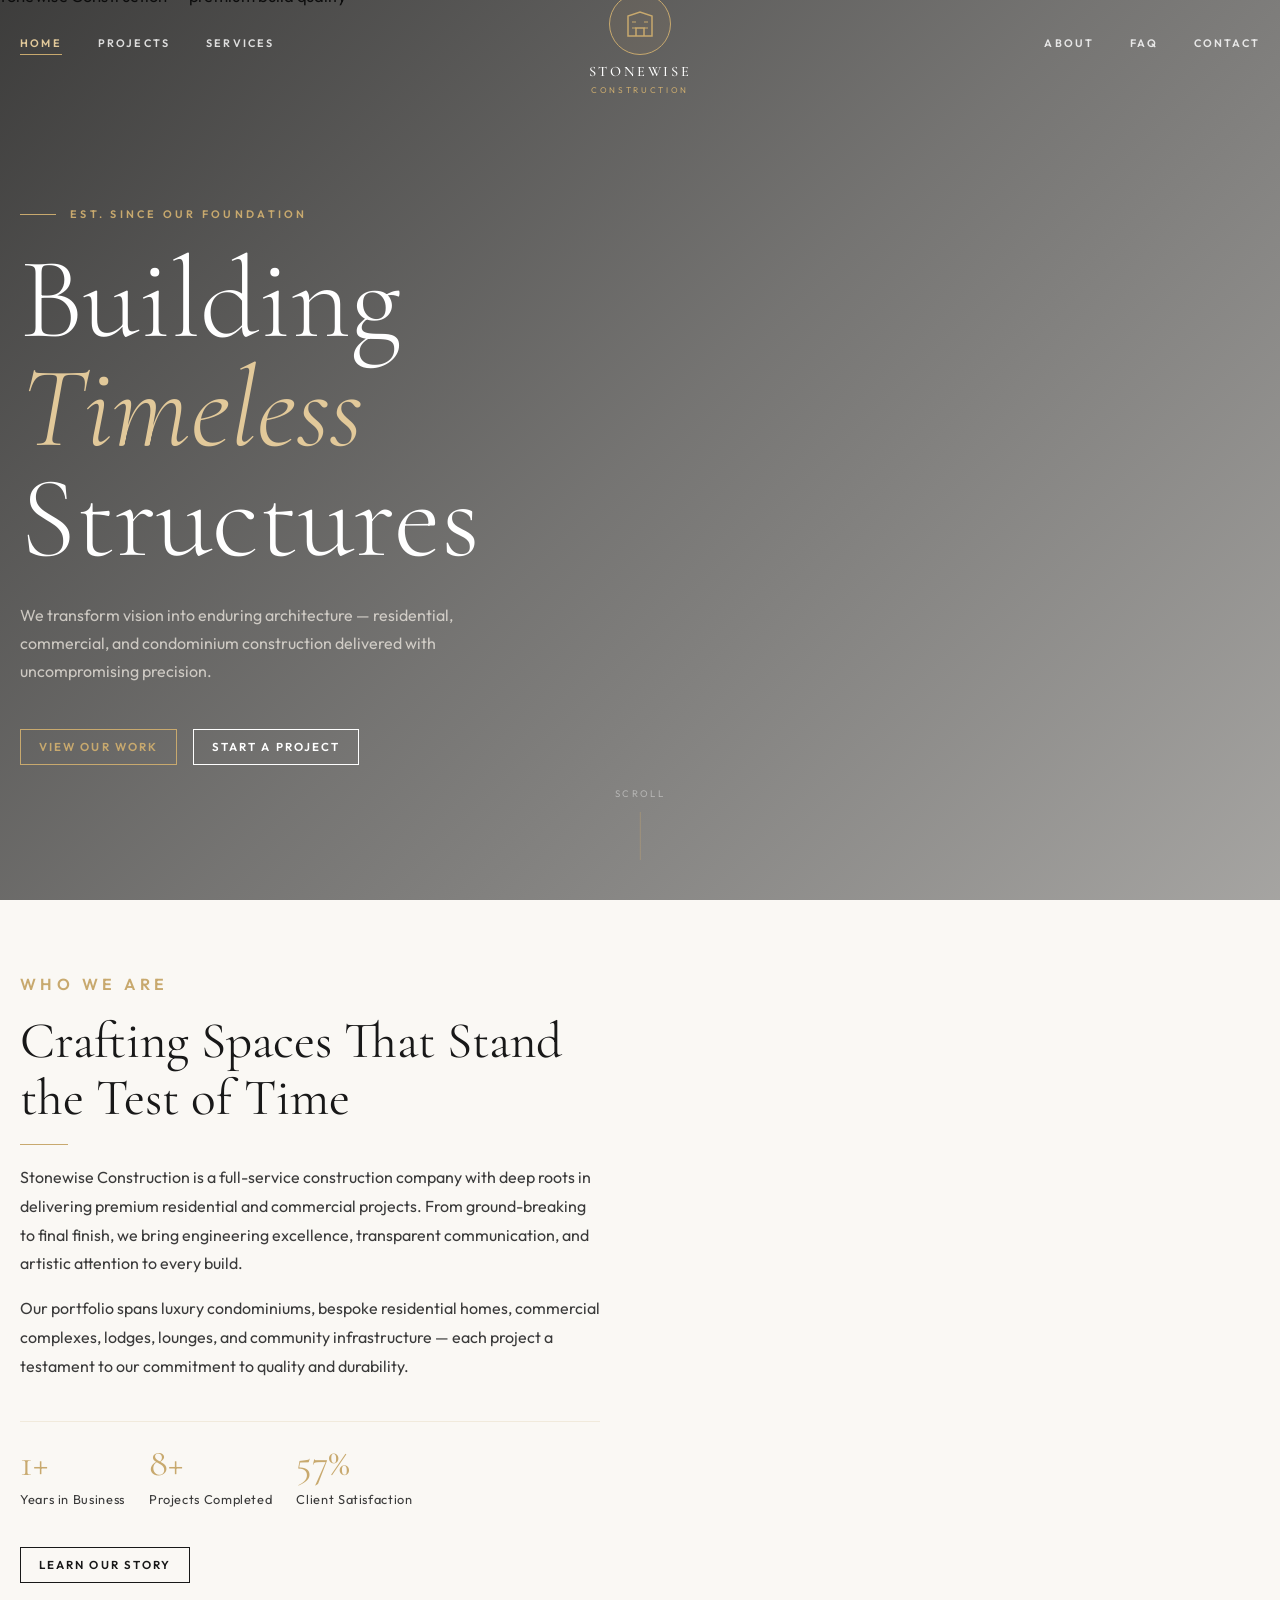
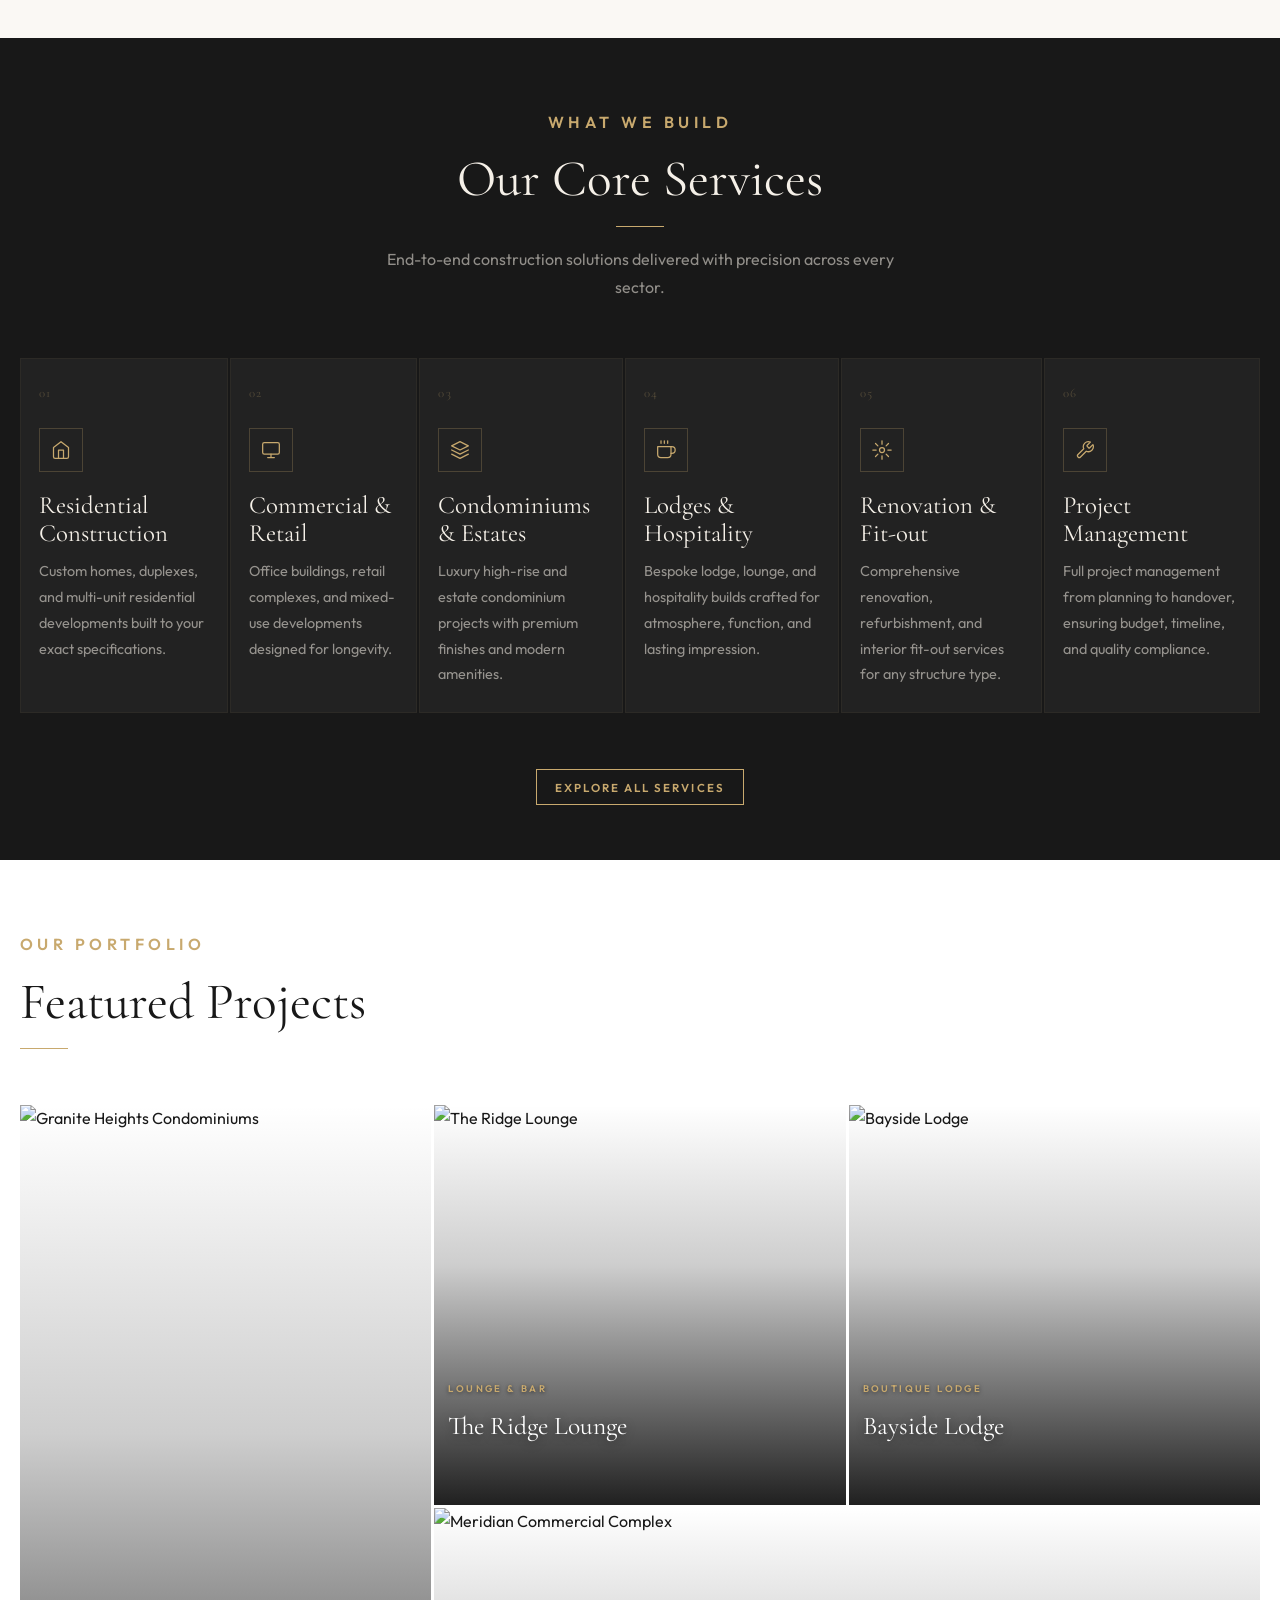
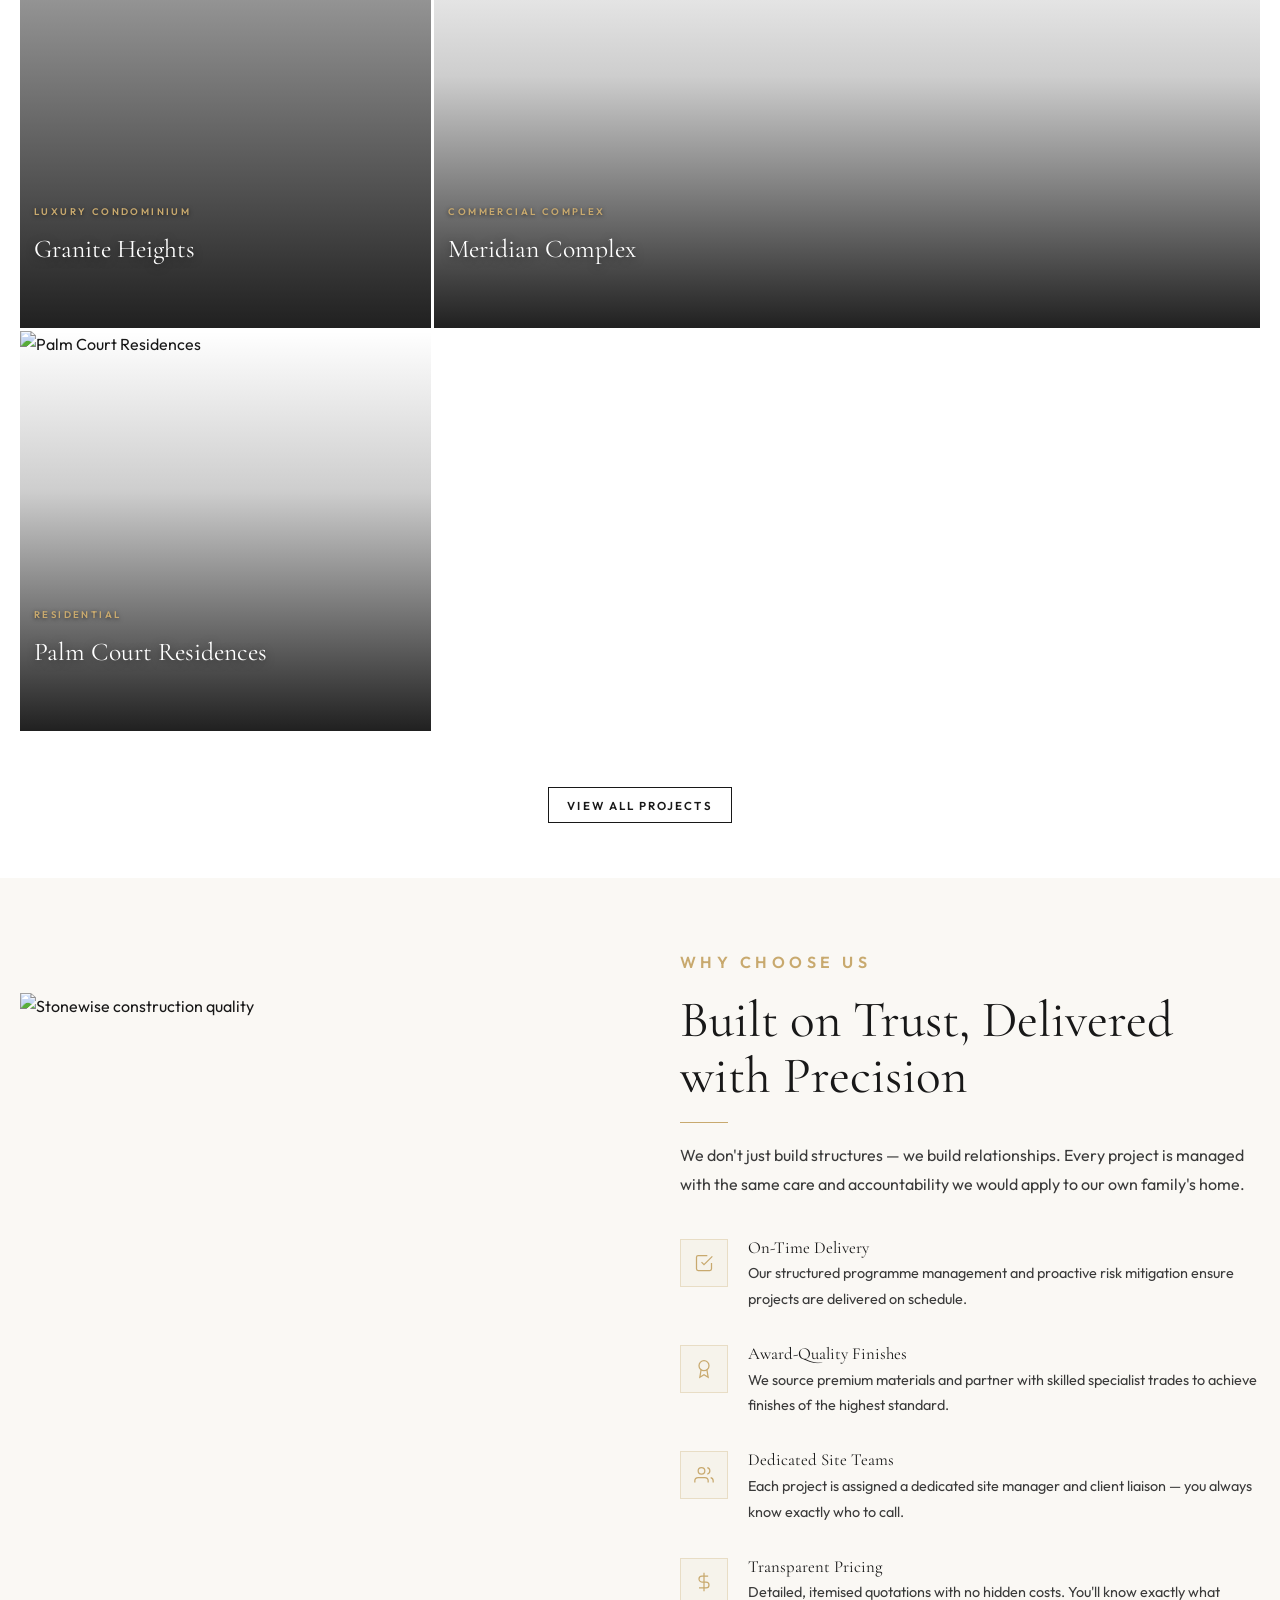
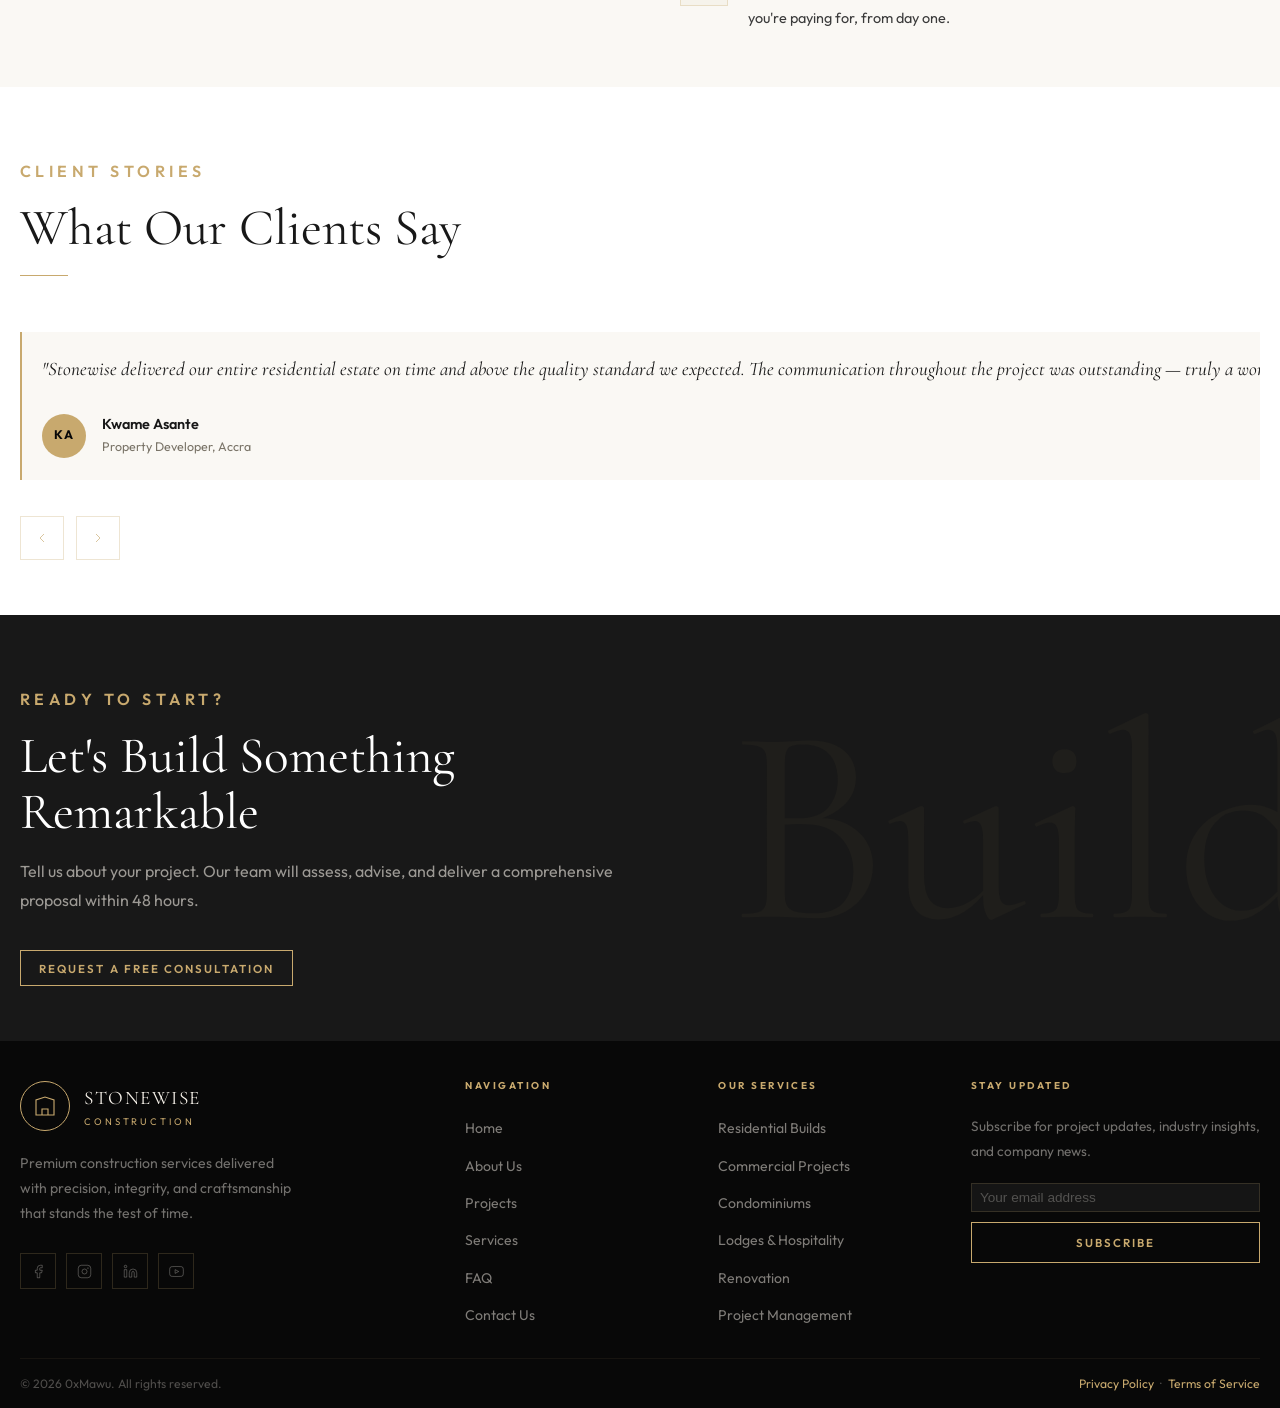
==== index.html @ 2b858b31 "New files added" ====
<!DOCTYPE html>
<html lang="en">
<head>
  <meta charset="UTF-8" />
  <meta name="viewport" content="width=device-width, initial-scale=1.0" />
  <title>Stonewise Construction | Building Excellence</title>
  <meta name="description" content="Stonewise Construction — a premier construction firm delivering luxury residential, commercial, and condominium projects with craftsmanship and precision." />
  <link rel="preconnect" href="https://fonts.googleapis.com" />
  <link rel="preconnect" href="https://fonts.gstatic.com" crossorigin />
  <link href="https://fonts.googleapis.com/css2?family=Cormorant+Garamond:ital,wght@0,300;0,400;0,500;0,600;1,300;1,400;1,500&family=Outfit:wght@300;400;500;600;700&display=swap" rel="stylesheet" />
  <link rel="stylesheet" href="css/style.css" />
  <link rel="stylesheet" href="css/pages.css" />
</head>
<body>

<!-- Loading Screen -->
<div id="loader">
  <div class="loader__logo">Stonewise</div>
  <div class="loader__bar"></div>
</div>

<!-- HEADER -->
<header id="site-header">
  <div class="header__inner">
    <nav class="header__nav-left" aria-label="Primary left navigation">
      <a href="index.html" class="active">Home</a>
      <a href="projects.html">Projects</a>
      <a href="services.html">Services</a>
    </nav>
    <a href="index.html" class="header__logo" aria-label="Stonewise Construction — Home">
      <div class="header__logo-placeholder">
        <svg viewBox="0 0 32 32" xmlns="http://www.w3.org/2000/svg">
          <path d="M4 28V8L16 4l12 4v20H4z" stroke="#c8a96e" stroke-width="1.5" fill="none"/>
          <path d="M12 28v-8h8v8" stroke="#c8a96e" stroke-width="1.5" fill="none"/>
          <path d="M8 14h4M20 14h4M8 20h4M20 20h4" stroke="#c8a96e" stroke-width="1.2"/>
        </svg>
      </div>
      <div>
        <div class="header__logo-text">Stonewise</div>
        <div class="header__logo-sub">Construction</div>
      </div>
    </a>
    <nav class="header__nav-right" aria-label="Primary right navigation">
      <a href="about.html">About</a>
      <a href="faq.html">FAQ</a>
      <a href="contact.html">Contact</a>
    </nav>
    <button class="header__hamburger" aria-label="Toggle menu" aria-expanded="false">
      <span></span><span></span><span></span>
    </button>
  </div>
</header>
<nav class="mobile-nav" aria-label="Mobile navigation">
  <a href="index.html">Home</a>
  <a href="projects.html">Projects</a>
  <a href="services.html">Services</a>
  <a href="about.html">About</a>
  <a href="faq.html">FAQ</a>
  <a href="contact.html">Contact Us</a>
</nav>
<div class="mobile-nav__overlay"></div>

<!-- HERO -->
<section class="hero" aria-label="Hero">
  <div class="hero__bg">
    <img
      src="https://images.unsplash.com/photo-1504307651254-35680f356dfd?w=1800&q=80"
      alt="Stonewise Construction — premium build quality"
      class="hero__bg-img"
      loading="eager"
    />
  </div>
  <div class="hero__overlay"></div>
  <div class="hero__content container">
    <p class="hero__eyebrow">Est. Since Our Foundation</p>
    <h1 class="hero__title">
      Building<br>
      <em>Timeless</em><br>
      Structures
    </h1>
    <p class="hero__subtitle">We transform vision into enduring architecture — residential, commercial, and condominium construction delivered with uncompromising precision.</p>
    <div class="hero__ctas">
      <a href="projects.html" class="btn btn--gold"><span>View Our Work</span></a>
      <a href="contact.html" class="btn btn--white"><span>Start a Project</span></a>
    </div>
  </div>
  <div class="hero__scroll" aria-hidden="true">
    <span>Scroll</span>
    <div class="hero__scroll-line"></div>
  </div>
</section>

<!-- INTRO -->
<section class="intro">
  <div class="container">
    <div class="intro__grid">
      <!-- <div class="intro__img-wrap reveal">
        <img
          src="https://images.unsplash.com/photo-1581094794329-c8112a89af12?w=900&q=80"
          alt="Stonewise team at work"
          loading="lazy"
        />
        <div class="intro__img-accent"></div>
      </div> -->
      <div class="reveal reveal-delay-2">
        <span class="section-eyebrow">Who We Are</span>
        <h2>Crafting Spaces That Stand the Test of Time</h2>
        <div class="section-header__divider"></div>
        <p>Stonewise Construction is a full-service construction company with deep roots in delivering premium residential and commercial projects. From ground-breaking to final finish, we bring engineering excellence, transparent communication, and artistic attention to every build.</p>
        <p style="margin-top:16px;">Our portfolio spans luxury condominiums, bespoke residential homes, commercial complexes, lodges, lounges, and community infrastructure — each project a testament to our commitment to quality and durability.</p>
        <div class="intro__stat-row">
          <div class="intro__stat">
            <h3><span data-counter="3" data-suffix="+">3+</span></h3>
            <p>Years in Business</p>
          </div>
          <div class="intro__stat">
            <h3><span data-counter="15" data-suffix="+">15+</span></h3>
            <p>Projects Completed</p>
          </div>
          <div class="intro__stat">
            <h3><span data-counter="98" data-suffix="%">98%</span></h3>
            <p>Client Satisfaction</p>
          </div>
        </div>
        <a href="about.html" class="btn btn--dark" style="margin-top:36px;"><span>Learn Our Story</span></a>
      </div>
    </div>
  </div>
</section>

<!-- SERVICES OVERVIEW -->
<section class="services">
  <div class="container">
    <div class="section-header section-header--center reveal">
      <span class="section-eyebrow">What We Build</span>
      <h2 style="color:var(--cream)">Our Core Services</h2>
      <div class="section-header__divider" style="margin:18px auto;"></div>
      <p style="max-width:520px;margin:0 auto;color:rgba(245,240,232,0.55);">End-to-end construction solutions delivered with precision across every sector.</p>
    </div>
    <div class="services__grid">
      <div class="service-card reveal">
        <div class="service-card__number">01</div>
        <div class="service-card__icon">
          <svg viewBox="0 0 24 24"><path d="M3 9l9-7 9 7v11a2 2 0 01-2 2H5a2 2 0 01-2-2z"/><polyline points="9 22 9 12 15 12 15 22"/></svg>
        </div>
        <h4>Residential Construction</h4>
        <p>Custom homes, duplexes, and multi-unit residential developments built to your exact specifications.</p>
      </div>
      <div class="service-card reveal reveal-delay-1">
        <div class="service-card__number">02</div>
        <div class="service-card__icon">
          <svg viewBox="0 0 24 24"><rect x="2" y="3" width="20" height="14" rx="2"/><path d="M8 21h8M12 17v4"/></svg>
        </div>
        <h4>Commercial &amp; Retail</h4>
        <p>Office buildings, retail complexes, and mixed-use developments designed for longevity.</p>
      </div>
      <div class="service-card reveal reveal-delay-2">
        <div class="service-card__number">03</div>
        <div class="service-card__icon">
          <svg viewBox="0 0 24 24"><polygon points="12 2 2 7 12 12 22 7 12 2"/><polyline points="2 17 12 22 22 17"/><polyline points="2 12 12 17 22 12"/></svg>
        </div>
        <h4>Condominiums &amp; Estates</h4>
        <p>Luxury high-rise and estate condominium projects with premium finishes and modern amenities.</p>
      </div>
      <div class="service-card reveal">
        <div class="service-card__number">04</div>
        <div class="service-card__icon">
          <svg viewBox="0 0 24 24"><path d="M18 8h1a4 4 0 010 8h-1"/><path d="M2 8h16v9a4 4 0 01-4 4H6a4 4 0 01-4-4V8z"/><line x1="6" y1="1" x2="6" y2="4"/><line x1="10" y1="1" x2="10" y2="4"/><line x1="14" y1="1" x2="14" y2="4"/></svg>
        </div>
        <h4>Lodges &amp; Hospitality</h4>
        <p>Bespoke lodge, lounge, and hospitality builds crafted for atmosphere, function, and lasting impression.</p>
      </div>
      <div class="service-card reveal reveal-delay-1">
        <div class="service-card__number">05</div>
        <div class="service-card__icon">
          <svg viewBox="0 0 24 24"><circle cx="12" cy="12" r="3"/><path d="M12 1v4M12 19v4M4.22 4.22l2.83 2.83M16.95 16.95l2.83 2.83M1 12h4M19 12h4M4.22 19.78l2.83-2.83M16.95 7.05l2.83-2.83"/></svg>
        </div>
        <h4>Renovation &amp; Fit-out</h4>
        <p>Comprehensive renovation, refurbishment, and interior fit-out services for any structure type.</p>
      </div>
      <div class="service-card reveal reveal-delay-2">
        <div class="service-card__number">06</div>
        <div class="service-card__icon">
          <svg viewBox="0 0 24 24"><path d="M14.7 6.3a1 1 0 000 1.4l1.6 1.6a1 1 0 001.4 0l3.77-3.77a6 6 0 01-7.94 7.94l-6.91 6.91a2.12 2.12 0 01-3-3l6.91-6.91a6 6 0 017.94-7.94l-3.76 3.76z"/></svg>
        </div>
        <h4>Project Management</h4>
        <p>Full project management from planning to handover, ensuring budget, timeline, and quality compliance.</p>
      </div>
    </div>
    <div style="text-align:center;margin-top:56px;" class="reveal">
      <a href="services.html" class="btn btn--gold"><span>Explore All Services</span></a>
    </div>
  </div>
</section>

<!-- FEATURED PROJECTS -->
<section class="featured-projects">
  <div class="container">
    <div class="section-header reveal">
      <span class="section-eyebrow">Our Portfolio</span>
      <h2>Featured Projects</h2>
      <div class="section-header__divider"></div>
    </div>
    <div class="projects__grid">
      <!-- Card 1 — tall -->
      <a href="projects/granite-heights.html" class="project-card project-card--tall" data-category="condominium">
        <div class="project-card__media">
          <img src="https://images.unsplash.com/photo-1545324418-cc1a3fa10c00?w=900&q=80" alt="Granite Heights Condominiums" loading="lazy"/>
        </div>
        <div class="project-card__overlay"></div>
        <div class="project-card__info">
          <div class="project-card__cat">Luxury Condominium</div>
          <div class="project-card__name">Granite Heights</div>
          <div class="project-card__link">
            View Project
            <svg viewBox="0 0 24 24"><line x1="5" y1="12" x2="19" y2="12"/><polyline points="12 5 19 12 12 19"/></svg>
          </div>
        </div>
      </a>
      <!-- Card 2 -->
      <a href="projects/the-ridge-lounge.html" class="project-card" data-category="lounge">
        <div class="project-card__media">
          <img src="https://images.unsplash.com/photo-1517248135467-4c7edcad34c4?w=900&q=80" alt="The Ridge Lounge" loading="lazy"/>
        </div>
        <div class="project-card__overlay"></div>
        <div class="project-card__info">
          <div class="project-card__cat">Lounge &amp; Bar</div>
          <div class="project-card__name">The Ridge Lounge</div>
          <div class="project-card__link">View Project <svg viewBox="0 0 24 24"><line x1="5" y1="12" x2="19" y2="12"/><polyline points="12 5 19 12 12 19"/></svg></div>
        </div>
      </a>
      <!-- Card 3 -->
      <a href="projects/bayside-lodge.html" class="project-card" data-category="lodge">
        <div class="project-card__media">
          <img src="https://images.unsplash.com/photo-1582719508461-905c673771fd?w=900&q=80" alt="Bayside Lodge" loading="lazy"/>
        </div>
        <div class="project-card__overlay"></div>
        <div class="project-card__info">
          <div class="project-card__cat">Boutique Lodge</div>
          <div class="project-card__name">Bayside Lodge</div>
          <div class="project-card__link">View Project <svg viewBox="0 0 24 24"><line x1="5" y1="12" x2="19" y2="12"/><polyline points="12 5 19 12 12 19"/></svg></div>
        </div>
      </a>
      <!-- Card 4 — wide -->
      <a href="projects/meridian-complex.html" class="project-card project-card--wide" data-category="commercial">
        <div class="project-card__media">
          <img src="https://images.unsplash.com/photo-1486406146926-c627a92ad1ab?w=1200&q=80" alt="Meridian Commercial Complex" loading="lazy"/>
        </div>
        <div class="project-card__overlay"></div>
        <div class="project-card__info">
          <div class="project-card__cat">Commercial Complex</div>
          <div class="project-card__name">Meridian Complex</div>
          <div class="project-card__link">View Project <svg viewBox="0 0 24 24"><line x1="5" y1="12" x2="19" y2="12"/><polyline points="12 5 19 12 12 19"/></svg></div>
        </div>
      </a>
      <!-- Card 5 -->
      <a href="projects/palm-court-residences.html" class="project-card" data-category="residential">
        <div class="project-card__media">
          <img src="https://images.unsplash.com/photo-1600596542815-ffad4c1539a9?w=900&q=80" alt="Palm Court Residences" loading="lazy"/>
        </div>
        <div class="project-card__overlay"></div>
        <div class="project-card__info">
          <div class="project-card__cat">Residential</div>
          <div class="project-card__name">Palm Court Residences</div>
          <div class="project-card__link">View Project <svg viewBox="0 0 24 24"><line x1="5" y1="12" x2="19" y2="12"/><polyline points="12 5 19 12 12 19"/></svg></div>
        </div>
      </a>
    </div>
    <div style="text-align:center;margin-top:56px;" class="reveal">
      <a href="projects.html" class="btn btn--dark"><span>View All Projects</span></a>
    </div>
  </div>
</section>

<!-- WHY US -->
<section class="why-us">
  <div class="container">
    <div class="why-us__grid">
      <div class="reveal">
        <img
          src="https://images.unsplash.com/photo-1590479773265-7464e5d48118?w=900&q=80"
          alt="Stonewise construction quality"
          class="why-us__img"
          loading="lazy"
        />
      </div>
      <div class="reveal reveal-delay-2">
        <span class="section-eyebrow">Why Choose Us</span>
        <h2>Built on Trust, Delivered with Precision</h2>
        <div class="section-header__divider"></div>
        <p>We don't just build structures — we build relationships. Every project is managed with the same care and accountability we would apply to our own family's home.</p>
        <div class="why-us__list">
          <div class="why-us__item">
            <div class="why-us__icon">
              <svg viewBox="0 0 24 24"><path d="M9 11l3 3L22 4"/><path d="M21 12v7a2 2 0 01-2 2H5a2 2 0 01-2-2V5a2 2 0 012-2h11"/></svg>
            </div>
            <div>
              <h5>On-Time Delivery</h5>
              <p>Our structured programme management and proactive risk mitigation ensure projects are delivered on schedule.</p>
            </div>
          </div>
          <div class="why-us__item">
            <div class="why-us__icon">
              <svg viewBox="0 0 24 24"><circle cx="12" cy="8" r="6"/><path d="M15.477 12.89L17 22l-5-3-5 3 1.523-9.11"/></svg>
            </div>
            <div>
              <h5>Award-Quality Finishes</h5>
              <p>We source premium materials and partner with skilled specialist trades to achieve finishes of the highest standard.</p>
            </div>
          </div>
          <div class="why-us__item">
            <div class="why-us__icon">
              <svg viewBox="0 0 24 24"><path d="M17 21v-2a4 4 0 00-4-4H5a4 4 0 00-4 4v2"/><circle cx="9" cy="7" r="4"/><path d="M23 21v-2a4 4 0 00-3-3.87"/><path d="M16 3.13a4 4 0 010 7.75"/></svg>
            </div>
            <div>
              <h5>Dedicated Site Teams</h5>
              <p>Each project is assigned a dedicated site manager and client liaison — you always know exactly who to call.</p>
            </div>
          </div>
          <div class="why-us__item">
            <div class="why-us__icon">
              <svg viewBox="0 0 24 24"><line x1="12" y1="1" x2="12" y2="23"/><path d="M17 5H9.5a3.5 3.5 0 000 7h5a3.5 3.5 0 010 7H6"/></svg>
            </div>
            <div>
              <h5>Transparent Pricing</h5>
              <p>Detailed, itemised quotations with no hidden costs. You'll know exactly what you're paying for, from day one.</p>
            </div>
          </div>
        </div>
      </div>
    </div>
  </div>
</section>

<!-- TESTIMONIALS -->
<section class="testimonials">
  <div class="container">
    <div class="section-header reveal">
      <span class="section-eyebrow">Client Stories</span>
      <h2>What Our Clients Say</h2>
      <div class="section-header__divider"></div>
    </div>
    <div class="testimonials__track reveal">
      <div class="testimonials__slider">
        <div class="testimonial-card">
          <p class="testimonial-card__text">"Stonewise delivered our entire residential estate on time and above the quality standard we expected. The communication throughout the project was outstanding — truly a world-class team."</p>
          <div class="testimonial-card__author">
            <div class="testimonial-card__avatar">KA</div>
            <div>
              <div class="testimonial-card__name">Kwame Asante</div>
              <div class="testimonial-card__role">Property Developer, Accra</div>
            </div>
          </div>
        </div>
        <div class="testimonial-card">
          <p class="testimonial-card__text">"The Granite Heights project was executed flawlessly. From groundworks to final finishing, Stonewise demonstrated professionalism and expertise we haven't found elsewhere."</p>
          <div class="testimonial-card__author">
            <div class="testimonial-card__avatar">AB</div>
            <div>
              <div class="testimonial-card__name">Abena Boateng</div>
              <div class="testimonial-card__role">Real Estate Investor</div>
            </div>
          </div>
        </div>
        <div class="testimonial-card">
          <p class="testimonial-card__text">"We engaged Stonewise for our commercial complex and they exceeded our timeline by two weeks while staying firmly within budget. A remarkable achievement."</p>
          <div class="testimonial-card__author">
            <div class="testimonial-card__avatar">EO</div>
            <div>
              <div class="testimonial-card__name">Emmanuel Owusu</div>
              <div class="testimonial-card__role">CEO, Meridian Holdings</div>
            </div>
          </div>
        </div>
        <div class="testimonial-card">
          <p class="testimonial-card__text">"Our dream home became reality through Stonewise. They listened, advised, and built exactly what we envisioned — with finishes that left our family speechless at the reveal."</p>
          <div class="testimonial-card__author">
            <div class="testimonial-card__avatar">SA</div>
            <div>
              <div class="testimonial-card__name">Sophia Agyemang</div>
              <div class="testimonial-card__role">Homeowner</div>
            </div>
          </div>
        </div>
      </div>
    </div>
    <div class="testimonials__controls reveal">
      <button class="slider-btn slider-btn--prev" aria-label="Previous testimonial">
        <svg viewBox="0 0 24 24"><polyline points="15 18 9 12 15 6"/></svg>
      </button>
      <button class="slider-btn slider-btn--next" aria-label="Next testimonial">
        <svg viewBox="0 0 24 24"><polyline points="9 18 15 12 9 6"/></svg>
      </button>
    </div>
  </div>
</section>

<!-- CTA BANNER -->
<section class="cta-banner">
  <div class="cta-banner__bg-text">Build</div>
  <div class="container">
    <div class="cta-banner__content reveal">
      <span class="section-eyebrow">Ready to Start?</span>
      <h2>Let's Build Something Remarkable</h2>
      <p>Tell us about your project. Our team will assess, advise, and deliver a comprehensive proposal within 48 hours.</p>
      <a href="contact.html" class="btn btn--gold"><span>Request a Free Consultation</span></a>
    </div>
  </div>
</section>

<!-- FOOTER -->
<footer id="site-footer">
  <div class="container">
    <div class="footer__grid">
      <div class="footer__brand">
        <div class="footer__brand-logo">
          <div class="footer__logo-circle">
            <svg viewBox="0 0 32 32"><path d="M4 28V8L16 4l12 4v20H4z" fill="none" stroke="#c8a96e" stroke-width="1.5"/><path d="M12 28v-8h8v8" fill="none" stroke="#c8a96e" stroke-width="1.5"/></svg>
          </div>
          <div>
            <div class="footer__brand-name">STONEWISE</div>
            <div class="footer__brand-tagline">Construction</div>
          </div>
        </div>
        <p>Premium construction services delivered with precision, integrity, and craftsmanship that stands the test of time.</p>
        <div class="footer__social">
          <a href="#" aria-label="Facebook"><svg viewBox="0 0 24 24"><path d="M18 2h-3a5 5 0 00-5 5v3H7v4h3v8h4v-8h3l1-4h-4V7a1 1 0 011-1h3z"/></svg></a>
          <a href="#" aria-label="Instagram"><svg viewBox="0 0 24 24"><rect x="2" y="2" width="20" height="20" rx="5"/><circle cx="12" cy="12" r="4"/><circle cx="17.5" cy="6.5" r="1" fill="currentColor" stroke="none"/></svg></a>
          <a href="#" aria-label="LinkedIn"><svg viewBox="0 0 24 24"><path d="M16 8a6 6 0 016 6v7h-4v-7a2 2 0 00-2-2 2 2 0 00-2 2v7h-4v-7a6 6 0 016-6zM2 9h4v12H2z"/><circle cx="4" cy="4" r="2"/></svg></a>
          <a href="#" aria-label="YouTube"><svg viewBox="0 0 24 24"><path d="M22.54 6.42a2.78 2.78 0 00-1.95-1.96C18.88 4 12 4 12 4s-6.88 0-8.59.46a2.78 2.78 0 00-1.95 1.96A29 29 0 001 12a29 29 0 00.46 5.58 2.78 2.78 0 001.95 1.95C5.12 20 12 20 12 20s6.88 0 8.59-.47a2.78 2.78 0 001.95-1.95A29 29 0 0023 12a29 29 0 00-.46-5.58z"/><polygon points="9.75 15.02 15.5 12 9.75 8.98 9.75 15.02" fill="var(--black)"/></svg></a>
        </div>
      </div>
      <div class="footer__col">
        <h6>Navigation</h6>
        <ul>
          <li><a href="index.html">Home</a></li>
          <li><a href="about.html">About Us</a></li>
          <li><a href="projects.html">Projects</a></li>
          <li><a href="services.html">Services</a></li>
          <li><a href="faq.html">FAQ</a></li>
          <li><a href="contact.html">Contact Us</a></li>
        </ul>
      </div>
      <div class="footer__col">
        <h6>Our Services</h6>
        <ul>
          <li><a href="services.html#residential">Residential Builds</a></li>
          <li><a href="services.html#commercial">Commercial Projects</a></li>
          <li><a href="services.html#condominiums">Condominiums</a></li>
          <li><a href="services.html#lodges">Lodges &amp; Hospitality</a></li>
          <li><a href="services.html#renovation">Renovation</a></li>
          <li><a href="services.html#management">Project Management</a></li>
        </ul>
      </div>
      <div class="footer__col">
        <h6>Stay Updated</h6>
        <p style="font-size:0.85rem;color:rgba(245,240,232,0.45);margin-bottom:20px;">Subscribe for project updates, industry insights, and company news.</p>
        <form id="newsletter-form" novalidate>
          <div class="footer__newsletter">
            <input type="email" placeholder="Your email address" required aria-label="Email address" />
            <button type="submit" class="btn btn--gold" style="width:100%;justify-content:center;padding:12px 0;"><span>Subscribe</span></button>
          </div>
        </form>
      </div>
    </div>
    <div class="footer__bottom">
      <p>&copy; 2026 0xMawu. All rights reserved.</p>
      <p><a href="#">Privacy Policy</a> &nbsp;·&nbsp; <a href="#">Terms of Service</a></p>
    </div>
  </div>
</footer>

<button id="back-to-top" aria-label="Back to top">
  <svg viewBox="0 0 24 24"><polyline points="18 15 12 9 6 15"/></svg>
</button>

<!-- Lightbox -->
<div id="lightbox" class="lightbox" role="dialog" aria-label="Image viewer">
  <button id="lightbox-close" class="lightbox__close" aria-label="Close">&times;</button>
  <button id="lightbox-prev" class="lightbox__nav lightbox__prev" aria-label="Previous">
    <svg viewBox="0 0 24 24"><polyline points="15 18 9 12 15 6"/></svg>
  </button>
  <img id="lightbox-img" class="lightbox__img" src="" alt="Gallery image" />
  <button id="lightbox-next" class="lightbox__nav lightbox__next" aria-label="Next">
    <svg viewBox="0 0 24 24"><polyline points="9 18 15 12 9 6"/></svg>
  </button>
</div>

<script src="js/main.js"></script>
</body>
</html>
---- css/style.css ----
/* ============================================================
   STONEWISE CONSTRUCTION — Main Stylesheet
   Design: Luxury / Editorial — Gold · White · Black
   ============================================================ */

   @import url('https://fonts.googleapis.com/css2?family=Cormorant+Garamond:ital,wght@0,300;0,400;0,500;0,600;1,300;1,400;1,500&family=Outfit:wght@300;400;500;600;700&display=swap');

   /* ── CSS Variables ─────────────────────────────────────────── */
   :root {
     --black:        #080808;
     --charcoal:     #181818;
     --dark:         #222222;
     --mid:          #3a3a3a;
     --stone:        #7a7468;
     --cream:        #f5f0e8;
     --offwhite:     #faf8f4;
     --white:        #ffffff;
     --gold:         #c8a96e;
     --gold-light:   #e2c99a;
     --gold-pale:    #f0e4c8;
     --gold-dark:    #9a7840;
     --gold-bg:      rgba(200,169,110,0.07);
   
     --font-display: 'Cormorant Garamond', Georgia, serif;
     --font-body:    'Outfit', sans-serif;
   
     --header-height: 90px;
     --tr:            0.35s cubic-bezier(0.4, 0, 0.2, 1);
     --shadow-sm:     0 2px 12px rgba(0,0,0,0.1);
     --shadow-md:     0 8px 32px rgba(0,0,0,0.16);
     --shadow-lg:     0 24px 64px rgba(0,0,0,0.22);
   }
   
   /* ── Reset ─────────────────────────────────────────────────── */
   *, *::before, *::after { box-sizing: border-box; margin: 0; padding: 0; }
   html { font-size: 16px; scroll-behavior: smooth; }
   body {
     font-family: var(--font-body);
     color: var(--charcoal);
     background: var(--offwhite);
     line-height: 1.65;
     overflow-x: hidden;
   }
   img, video { max-width: 100%; display: block; }
   a { text-decoration: none; color: inherit; transition: color var(--tr); }
   ul { list-style: none; }
   
   /* ── Typography ────────────────────────────────────────────── */
   h1,h2,h3,h4,h5,h6 {
     font-family: var(--font-display);
     font-weight: 400;
     line-height: 1.1;
     color: var(--charcoal);
   }
   h1 { font-size: clamp(3rem, 7vw, 6rem); }
   h2 { font-size: clamp(2rem, 4vw, 3.5rem); }
   h3 { font-size: clamp(1.5rem, 2.5vw, 2.2rem); }
   h4 { font-size: clamp(1.15rem, 2vw, 1.55rem); }
   p  { color: var(--mid); line-height: 1.8; }
   
   .section-eyebrow {
     display: inline-block;
     font-family: var(--font-body);
     font-size: 1rem;
     font-weight: 600;
     letter-spacing: 0.28em;
     text-transform: uppercase;
     color: var(--gold);
     margin-bottom: 1rem;
     margin-top: 1rem;

   }
   
   .section-header__divider {
     width: 48px;
     height: 1px;
     background: var(--gold);
     margin: 18px 0;
   }
   
   /* ── Layout ────────────────────────────────────────────────── */
   .container        { max-width: 1280px; margin: 0 auto; padding: 0 20px; }
   .container--narrow{ max-width: 860px;  margin: 0 auto; padding: 0 20px; }
   section { overflow: hidden; }
   
   /* ── Buttons ───────────────────────────────────────────────── */
   .btn {
     display: inline-flex;
     align-items: center;
     gap: 10px;
     font-family: var(--font-body);
     font-size: 0.72rem;
     font-weight: 600;
     letter-spacing: 0.18em;
     text-transform: uppercase;
     padding: 7.5px 18px;
     border: 1px solid currentColor;
     cursor: pointer;
     transition: all var(--tr);
     position: relative;
     overflow: hidden;
     background: transparent;
   }
   .btn::before {
     content: '';
     position: absolute;
     inset: 0;
     background: var(--gold);
     transform: scaleX(0);
     transform-origin: right;
     transition: transform var(--tr);
     z-index: 0;
   }
   .btn:hover::before { transform: scaleX(1); transform-origin: left; }
   .btn span { position: relative; z-index: 1; color: inherit; }
   
   .btn--gold  { color: var(--gold); }
   .btn--gold::before  { background: var(--gold); }
   .btn--gold:hover  { color: var(--black); }
   .btn--gold .btn span, .btn--gold:hover span { color: inherit; }

   .btn--white { color: var(--white); }
   .btn--white::before { background: var(--white); }
   .btn--white:hover { color: var(--charcoal); }

   .btn--dark  { color: var(--charcoal); border-color: var(--charcoal); }
   .btn--dark::before  { background: var(--charcoal); }
   .btn--dark:hover  { color: var(--white); }

   .btn--filled { background: var(--gold); border-color: var(--gold); color: var(--black); }
   .btn--filled::before { background: var(--charcoal); }
   .btn--filled:hover { color: var(--white); }
   
   /* ── HEADER ────────────────────────────────────────────────── */
   #site-header {
     position: fixed; top: 0; left: 0; right: 0; z-index: 1000;
     height: var(--header-height);
     display: flex; align-items: center; justify-content: center;
     transition: background var(--tr), box-shadow var(--tr);
   }
   #site-header.scrolled {
     background: rgba(8,8,8,0.96);
     backdrop-filter: blur(14px);
     box-shadow: 0 2px 28px rgba(0,0,0,0.35);
   }
   
   .header__inner {
     width: 100%; max-width: 1400px; padding: 0 20px;
     display: grid;
     grid-template-columns: 1fr auto 1fr;
     align-items: center;
     gap: 20px;
   }
   
   .header__nav-left,
   .header__nav-right {
     display: flex; align-items: center; gap: 36px;
   }
   .header__nav-right { justify-content: flex-end; }
   
   .header__nav-left a,
   .header__nav-right a {
     font-size: 0.68rem; font-weight: 600;
     letter-spacing: 0.2em; text-transform: uppercase;
     color: rgba(255,255,255,0.82);
     position: relative; padding-bottom: 3px;
   }
   .header__nav-left a::after,
   .header__nav-right a::after {
     content: ''; position: absolute; bottom: 0; left: 0;
     width: 0; height: 1px; background: var(--gold);
     transition: width var(--tr);
   }
   .header__nav-left a:hover,
   .header__nav-right a:hover,
   .header__nav-left a.active,
   .header__nav-right a.active {
     color: var(--gold-light);
   }
   .header__nav-left a:hover::after,
   .header__nav-right a:hover::after,
   .header__nav-left a.active::after,
   .header__nav-right a.active::after { width: 100%; }
   
   /* Logo — centred */
   .header__logo {
     display: flex; flex-direction: column;
     align-items: center; justify-content: center;
     text-align: center; gap: 5px;
   }
   .header__logo-img { width: 64px; height: 64px; object-fit: contain; }
   .header__logo-placeholder {
     width: 62px; height: 62px;
     border: 1.5px solid var(--gold); border-radius: 50%;
     display: flex; align-items: center; justify-content: center;
     background: rgba(200,169,110,0.08);
   }
   .header__logo-placeholder svg { width: 32px; height: 32px; fill: none; }
   .header__logo-text {
     font-family: var(--font-display); font-size: 0.9rem;
     font-weight: 500; letter-spacing: 0.18em; text-transform: uppercase;
     color: var(--white); white-space: nowrap;
   }
   .header__logo-sub {
     font-family: var(--font-body); font-size: 0.52rem;
     letter-spacing: 0.32em; text-transform: uppercase;
     color: var(--gold);
   }
   
   .header__hamburger {
     display: none; flex-direction: column; gap: 5px;
     cursor: pointer; background: none; border: none; padding: 2px;
     grid-column: 3; justify-self: end;
   }
   .header__hamburger span {
     display: block; width: 24px; height: 1.5px;
     background: var(--white); transition: all var(--tr);
   }
   .header__hamburger.open span:nth-child(1) { transform: translateY(6.5px) rotate(45deg); }
   .header__hamburger.open span:nth-child(2) { opacity: 0; transform: scaleX(0); }
   .header__hamburger.open span:nth-child(3) { transform: translateY(-6.5px) rotate(-45deg); }
   
   .mobile-nav {
     position: fixed; top: 0; right: 0;
     width: min(360px, 90vw); height: 100vh;
     background: var(--charcoal); z-index: 999;
     transform: translateX(100%);
     transition: transform 0.45s cubic-bezier(0.4,0,0.2,1);
     display: flex; flex-direction: column;
     padding: 50px 24px 24px; gap: 28px; overflow-y: auto;
   }
   .mobile-nav.open { transform: translateX(0); }
   .mobile-nav a {
     font-family: var(--font-display); font-size: 1.8rem;
     color: var(--cream); opacity: 0.8;
     border-bottom: 1px solid rgba(200,169,110,0.15);
     padding-bottom: 7px; transition: all var(--tr);
   }
   .mobile-nav a:hover { opacity: 1; color: var(--gold); padding-left: 5px; }
   .mobile-nav__overlay {
     position: fixed; inset: 0; background: rgba(0,0,0,0.6);
     z-index: 998; opacity: 0; visibility: hidden; transition: all var(--tr);
   }
   .mobile-nav__overlay.visible { opacity: 1; visibility: visible; }
   
   /* ── LOADING SCREEN ────────────────────────────────────────── */
   #loader {
     position: fixed; inset: 0; background: var(--black); z-index: 99999;
     display: flex; flex-direction: column;
     align-items: center; justify-content: center; gap: 24px;
     transition: opacity 0.6s ease, visibility 0.6s ease;
   }
   #loader.done { opacity: 0; visibility: hidden; }
   .loader__logo {
     font-family: var(--font-display); font-size: 2rem;
     letter-spacing: 0.22em; color: var(--gold); text-transform: uppercase;
   }
   .loader__bar {
     width: 160px; height: 1px;
     background: rgba(200,169,110,0.2); position: relative; overflow: hidden;
   }
   .loader__bar::after {
     content: ''; position: absolute; left: -100%; top: 0;
     height: 100%; width: 100%; background: var(--gold);
     animation: loaderSlide 1.4s ease-in-out forwards;
   }
   @keyframes loaderSlide { from { left: -100%; } to { left: 100%; } }
   
   /* ── HERO ──────────────────────────────────────────────────── */
   .hero {
     position: relative; min-height: 100vh;
     display: flex; align-items: center; overflow: hidden;
   }
   .hero__bg {
     position: absolute; inset: 0; z-index: 0; overflow: hidden;
   }
   .hero__bg-img {
     width: 100%; height: 100%; object-fit: cover;
     transform: scale(1.04);
     transition: transform 0.1s linear;
   }
   .hero__overlay {
     position: absolute; inset: 0; z-index: 1;
     background: linear-gradient(
       135deg,
       rgba(8,8,8,0.78) 0%,
       rgba(8,8,8,0.55) 50%,
       rgba(8,8,8,0.35) 100%
     );
   }
   .hero__content {
     position: relative; z-index: 2;
     padding: calc(var(--header-height) + 30px) 20px 50px;
     max-width: 1280px; margin: 0 auto; width: 100%;
   }
   .hero__eyebrow {
     font-family: var(--font-body); font-size: 0.68rem;
     font-weight: 600; letter-spacing: 0.3em; text-transform: uppercase;
     color: var(--gold); margin-bottom: 20px;
     display: flex; align-items: center; gap: 14px;
   }
   .hero__eyebrow::before {
     content: ''; display: block; width: 36px; height: 1px; background: var(--gold);
   }
   .hero__title {
     font-size: clamp(3.5rem, 9vw, 7.5rem);
     color: var(--white); font-weight: 300;
     line-height: 0.95; margin-bottom: 28px; max-width: 700px;
   }
   .hero__title em { font-style: italic; color: var(--gold-light); }
   .hero__subtitle {
     font-size: 1rem; color: rgba(245,240,232,0.72);
     max-width: 480px; line-height: 1.75; margin-bottom: 44px;
   }
   .hero__ctas { display: flex; gap: 16px; flex-wrap: wrap; }
   .hero__scroll {
     position: absolute; bottom: 40px; left: 50%;
     transform: translateX(-50%); z-index: 2;
     display: flex; flex-direction: column;
     align-items: center; gap: 10px;
   }
   .hero__scroll span {
     font-size: 0.6rem; letter-spacing: 0.25em;
     text-transform: uppercase; color: rgba(255,255,255,0.4);
   }
   .hero__scroll-line {
     width: 1px; height: 48px; background: rgba(200,169,110,0.4);
     animation: scrollPulse 2s ease-in-out infinite;
   }
   @keyframes scrollPulse {
     0%,100% { opacity: 0.3; transform: scaleY(1); }
     50%      { opacity: 1;   transform: scaleY(0.6); }
   }
   
   /* ── SECTION PADDING ───────────────────────────────────────── */
   .intro, .services, .featured-projects, .why-us, .testimonials, .cta-banner,
   .about-story, .about-values, .about-team, .project-overview, .project-gallery,
   .services-page, .contact-section, .faq-section { padding: 55px 0; }
   
   /* ── INTRO / WHO WE ARE ────────────────────────────────────── */
   .intro { background: var(--offwhite); }
   .intro__grid {
     display: grid; grid-template-columns: 1fr 1fr; gap: 80px; align-items: center;
   }
   .intro__img-wrap { position: relative; }
   .intro__img-wrap img {
     width: 100%; height: 560px; object-fit: cover;
   }
   .intro__img-accent {
     position: absolute; bottom: -20px; right: -20px;
     width: 180px; height: 180px;
     border: 1px solid var(--gold);
     z-index: -1;
   }
   .intro__stat-row {
     display: flex; grid-template-columns: repeat(3,1fr);
     gap: 24px; margin-top: 40px; padding-top: 20px;
     border-top: 1px solid rgba(200,169,110,0.18);
   }
   .intro__stat h3 {
     font-size: 2.4rem; color: var(--gold); margin-bottom: 4px;
   }
   .intro__stat p { font-size: 0.8rem; letter-spacing: 0.05em; }
   
   /* ── SERVICES GRID (homepage) ──────────────────────────────── */
   .services { background: var(--charcoal); }
   .services__grid {
     display: flex; grid-template-columns: repeat(3,1fr); gap: 2px; margin-top: 56px;
   }
   .service-card {
     background: var(--dark); padding: 24px 18px;
     border: 1px solid rgba(200,169,110,0.06);
     transition: all var(--tr); position: relative; overflow: hidden;
   }
   .service-card::after {
     content: ''; position: absolute; bottom: 0; left: 0;
     width: 0; height: 2px; background: var(--gold); transition: width var(--tr);
   }
   .service-card:hover { background: rgba(200,169,110,0.05); }
   .service-card:hover::after { width: 100%; }
   .service-card__number {
     font-family: var(--font-display); font-size: 0.8rem;
     color: rgba(200,169,110,0.3); letter-spacing: 0.1em; margin-bottom: 24px;
   }
   .service-card__icon {
     width: 44px; height: 44px; margin-bottom: 20px;
     border: 1px solid rgba(200,169,110,0.25);
     display: flex; align-items: center; justify-content: center;
   }
   .service-card__icon svg {
     width: 20px; height: 20px; stroke: var(--gold); fill: none;
     stroke-width: 1.5; stroke-linecap: round; stroke-linejoin: round;
   }
   .service-card h4 { color: var(--cream); margin-bottom: 12px; }
   .service-card p  { color: rgba(245,240,232,0.55); font-size: 0.9rem; }
   
   /* ── FEATURED PROJECTS ─────────────────────────────────────── */
   .featured-projects { background: var(--white); }
   .section-header { margin-bottom: 56px; }
   .section-header--center { text-align: center; }
   .section-header--center .section-header__divider { margin: 18px auto; }
   
   .projects__grid {
     display: grid;
     grid-template-columns: repeat(3, 1fr);
     gap: 3px;
   }
   .project-card {
     position: relative; overflow: hidden; cursor: pointer;
   }
   .project-card--tall { grid-row: span 2; }
   .project-card--wide { grid-column: span 2; }
   
   .project-card__media {
     min-height: 400px; overflow: hidden; position: relative;
   }
   .project-card--tall .project-card__media { min-height: 100%; }
   .project-card--wide .project-card__media { min-height: 420px; }
   
   .project-card__media img {
     width: 100%; height: 100%; object-fit: cover;
     transition: transform 0.7s cubic-bezier(0.4,0,0.2,1);
   }
   .project-card:hover .project-card__media img { transform: scale(1.06); }
   
   .project-card__overlay {
     position: absolute; inset: 0; z-index: 1;
     background: linear-gradient(to top, rgba(8,8,8,0.9) 0%, rgba(8,8,8,0.2) 60%, transparent 100%);
     transition: background var(--tr);
   }
   .project-card:hover .project-card__overlay {
     background: linear-gradient(to top, rgba(8,8,8,0.95) 0%, rgba(8,8,8,0.5) 70%, rgba(8,8,8,0.1) 100%);
   }
   .project-card__info {
     position: absolute; bottom: 0; left: 0; right: 0;
     z-index: 2; padding: 16px 14px;
   }
   .project-card__cat,
   .project-card__category {
     font-size: 0.6rem; font-weight: 600; letter-spacing: 0.25em;
     text-transform: uppercase; color: var(--gold); margin-bottom: 8px;
     text-shadow: 0 1px 4px rgba(0,0,0,0.6);
   }
   .project-card__name,
   .project-card__title {
     font-family: var(--font-display); font-size: 1.6rem;
     color: var(--white); margin-bottom: 16px;
     text-shadow: 0 2px 8px rgba(0,0,0,0.5);
   }
   .project-card__link {
     display: inline-flex; align-items: center; gap: 8px;
     font-size: 0.68rem; font-weight: 600; letter-spacing: 0.15em;
     text-transform: uppercase; color: var(--gold);
     opacity: 0; transform: translateY(10px); transition: all var(--tr);
   }
   .project-card:hover .project-card__link { opacity: 1; transform: translateY(0); }
   .project-card__link svg {
     width: 14px; height: 14px; stroke: currentColor; fill: none;
     transition: transform var(--tr);
   }
   .project-card:hover .project-card__link svg { transform: translateX(4px); }
   
   /* ── WHY US ─────────────────────────────────────────────────── */
   .why-us { background: var(--offwhite); }
   .why-us__grid {
     display: grid; grid-template-columns: 1fr 1fr; gap: 80px; align-items: center;
   }
   .why-us__img { width: 100%; height: 580px; object-fit: cover; }
   .why-us__list { display: flex; flex-direction: column; gap: 32px; margin-top: 40px; }
   .why-us__item { display: flex; gap: 20px; align-items: flex-start; }
   .why-us__icon {
     width: 48px; height: 48px; min-width: 48px;
     border: 1px solid rgba(200,169,110,0.3);
     display: flex; align-items: center; justify-content: center;
     background: var(--gold-bg);
   }
   .why-us__icon svg { width: 20px; height: 20px; stroke: var(--gold); fill: none; stroke-width: 1.5; }
   .why-us__item h5 { color: var(--charcoal); margin-bottom: 4px; font-size: 1.05rem; }
   .why-us__item p  { font-size: 0.9rem; }
   
   /* ── TESTIMONIALS ──────────────────────────────────────────── */
   .testimonials { background: var(--white); }
   .testimonials__track { overflow: hidden; margin-top: 48px; }
   .testimonials__slider {
     display: flex; gap: 32px; transition: transform 0.6s cubic-bezier(0.4,0,0.2,1);
   }
   .testimonial-card {
     min-width: 500px; background: var(--offwhite);
     padding: 22px 20px; border-left: 2px solid var(--gold);
     flex-shrink: 0;
   }
   .testimonial-card__text {
     font-family: var(--font-display); font-size: 1.2rem;
     font-style: italic; color: var(--charcoal); line-height: 1.65;
     margin-bottom: 28px;
   }
   .testimonial-card__author { display: flex; align-items: center; gap: 16px; }
   .testimonial-card__avatar {
     width: 44px; height: 44px; border-radius: 50%;
     background: var(--gold); color: var(--black);
     font-size: 0.78rem; font-weight: 700; letter-spacing: 0.05em;
     display: flex; align-items: center; justify-content: center;
   }
   .testimonial-card__name {
     font-weight: 600; font-size: 0.9rem; color: var(--charcoal);
   }
   .testimonial-card__role { font-size: 0.78rem; color: var(--stone); }
   .testimonials__controls {
     display: flex; gap: 12px; margin-top: 36px;
   }
   .slider-btn {
     width: 44px; height: 44px; border: 1px solid rgba(200,169,110,0.3);
     background: transparent; cursor: pointer; display: flex;
     align-items: center; justify-content: center; transition: all var(--tr);
   }
   .slider-btn:hover { border-color: var(--gold); background: var(--gold-bg); }
   .slider-btn svg { width: 16px; height: 16px; stroke: var(--gold); fill: none; }
   
   /* ── CTA BANNER ─────────────────────────────────────────────── */
   .cta-banner {
     background: var(--charcoal); padding: 55px 0;
     position: relative; overflow: hidden;
   }
   .cta-banner__bg-text {
     position: absolute; right: -40px; top: 50%;
     transform: translateY(-50%);
     font-family: var(--font-display); font-size: 22vw;
     color: rgba(200,169,110,0.04); line-height: 1;
     pointer-events: none; white-space: nowrap;
   }
   .cta-banner__content { position: relative; z-index: 1; max-width: 640px; }
   .cta-banner__content h2 { color: var(--white); margin-bottom: 16px; }
   .cta-banner__content p { color: rgba(245,240,232,0.6); margin-bottom: 36px; }
   
   /* ── PAGE HERO (inner pages) ───────────────────────────────── */
   .page-hero {
     position: relative; min-height: 420px;
     display: flex; align-items: flex-end;
     background: var(--black);
     padding-top: var(--header-height);
   }
   .page-hero__bg { position: absolute; inset: 0; overflow: hidden; }
   .page-hero__bg img,
   img.page-hero__bg {
     width: 100%; height: 100%; object-fit: cover; opacity: 0.4;
     position: absolute; inset: 0;
   }
   .page-hero__overlay {
     position: absolute; inset: 0;
     background: linear-gradient(to top, rgba(8,8,8,0.92) 0%, rgba(8,8,8,0.4) 100%);
   }
   .page-hero__content {
     position: relative; z-index: 1; padding: 30px 20px;
     max-width: 1280px; margin: 0 auto; width: 100%;
   }
   .page-hero__breadcrumb {
     display: flex; align-items: center; gap: 8px;
     font-size: 0.68rem; font-weight: 600; letter-spacing: 0.15em;
     text-transform: uppercase; color: rgba(255,255,255,0.45);
     margin-bottom: 16px;
   }
   .page-hero__breadcrumb a { color: var(--gold); }
   .page-hero__breadcrumb svg {
     width: 12px; height: 12px; stroke: currentColor; fill: none;
   }
   .page-hero__title {
     font-size: clamp(2.4rem, 5vw, 4.5rem); color: var(--white); font-weight: 300;
     text-shadow: 0 2px 12px rgba(0,0,0,0.5);
   }
   .page-hero__subtitle { color: rgba(245,240,232,0.85); margin-top: 12px; max-width: 540px; }
   .page-hero__eyebrow{
      color: var(--gold);
   }

   /* ── ABOUT ─────────────────────────────────────────────────── */
   .about-story__grid {
     display: grid; grid-template-columns: 1fr 1fr; gap: 80px; align-items: start;
   }
   .about-story__img-wrap { position: relative; }
   .about-story__img-primary { width: 100%; height: 520px; object-fit: cover; }
   .about-story__img-secondary {
     position: absolute; bottom: -32px; right: -32px;
     width: 220px; height: 220px; object-fit: cover;
     border: 4px solid var(--offwhite);
     box-shadow: var(--shadow-md);
   }
   
   .timeline { display: flex; flex-direction: column; gap: 0; margin-top: 48px; position: relative; }
   .timeline::before {
     content: ''; position: absolute; left: 90px; top: 0; bottom: 0;
     width: 1px; background: rgba(200,169,110,0.2);
   }
   .timeline-item {
     display: grid; grid-template-columns: 180px 1fr;
     gap: 40px; padding: 16px 0; border-bottom: 1px solid rgba(200,169,110,0.1);
     position: relative;
   }
   .timeline-item::before {
     content: ''; position: absolute; left: 90px;
     top: 40px; width: 8px; height: 8px; border-radius: 50%;
     background: var(--gold); transform: translateX(-50%);
   }
   .timeline-year {
     font-family: var(--font-display); font-size: 1.8rem;
     color: var(--gold-dark); text-align: right; padding-right: 20px; padding-top: 1px;
   }
   .timeline-content h5 { color: var(--charcoal); margin-bottom: 6px; font-size: 1.05rem; }
   .timeline-content p  { font-size: 0.9rem; }
   
   .about-values { background: var(--charcoal); }
   .values__grid {
     display: grid; grid-template-columns: repeat(4, 1fr);
     gap: 2px; margin-top: 56px;
   }
   .value-card { background: var(--dark); padding: 22px 16px; transition: background var(--tr); }
   .value-card:hover { background: rgba(200,169,110,0.06); }
   .value-card__num {
     font-family: var(--font-display); font-size: 3rem;
     color: rgba(200,169,110,0.2); line-height: 1; margin-bottom: 20px;
   }
   .value-card h4 { color: var(--cream); margin-bottom: 12px; }
   .value-card p  { color: rgba(245,240,232,0.55); font-size: 0.88rem; }
   
   .about-team { background: var(--offwhite); }
   .team__grid { display: grid; grid-template-columns: repeat(4,1fr); gap: 24px; margin-top: 56px; }
   .team-card { background: var(--white); overflow: hidden; }
   .team-card__img { width: 100%; aspect-ratio: 3/4; object-fit: cover; }
   .team-card__info { padding: 12px 10px; }
   .team-card__name { font-size: 1.1rem; color: var(--charcoal); margin-bottom: 4px; }
   .team-card__role { font-size: 0.75rem; letter-spacing: 0.12em; text-transform: uppercase; color: var(--gold); margin-bottom: 1rem}
   
   /* ── PROJECTS PAGE ─────────────────────────────────────────── */
   .filter-bar { display: flex; gap: 4px; flex-wrap: wrap; margin-bottom: 48px; }
   .filter-btn {
     padding: 5px 12px; font-family: var(--font-body);
     font-size: 0.68rem; font-weight: 600; letter-spacing: 0.15em;
     text-transform: uppercase; border: 1px solid rgba(200,169,110,0.2);
     color: var(--stone); background: transparent; cursor: pointer; transition: all var(--tr);
   }
   .filter-btn.active, .filter-btn:hover {
     border-color: var(--gold); color: var(--charcoal);
     background: rgba(200,169,110,0.06);
   }
   .all-projects__grid {
     display: grid; grid-template-columns: repeat(3,1fr); gap: 3px;
   }
   .all-projects .project-card .project-card__media { min-height: 380px; }
   .project-card[data-category] { transition: opacity 0.4s, transform 0.4s; }
   .project-card.hidden { opacity: 0; transform: scale(0.95); pointer-events: none; position: absolute; visibility: hidden; width: 0; height: 0; overflow: hidden; padding: 0; margin: 0; }
   
   /* ── PROJECT DETAIL ────────────────────────────────────────── */
   .project-hero { position: relative; min-height: 82vh; overflow: hidden; }
   .project-hero__media {
     width: 100%; height: 82vh; object-fit: cover; display: block;
   }
   .project-hero video { width: 100%; height: 82vh; object-fit: cover; }
   .project-hero__overlay {
     position: absolute; inset: 0;
     background: linear-gradient(to top, rgba(8,8,8,0.88) 0%, rgba(8,8,8,0.3) 60%, transparent 100%);
   }
   .project-hero__content {
     position: absolute; bottom: 0; left: 0; right: 0; z-index: 2;
   }
   .project-hero__breadcrumb {
     display: flex; align-items: center; gap: 8px; margin-bottom: 14px;
     font-size: 0.68rem; font-weight: 600; letter-spacing: 0.15em;
     text-transform: uppercase; color: rgba(255,255,255,0.45);
   }
   .project-hero__breadcrumb a { color: var(--gold); }
   .project-hero__breadcrumb svg { width: 12px; height: 12px; stroke: currentColor; fill: none; }
   .project-hero__title { color: var(--white); margin-bottom: 28px; }
   .project-hero__meta {
     display: flex; gap: 36px; flex-wrap: wrap; padding-bottom: 26px;
   }
   .project-hero__meta-label {
     display: block; font-size: 0.6rem; font-weight: 600;
     letter-spacing: 0.2em; text-transform: uppercase; color: var(--gold); margin-bottom: 4px;
   }
   .project-hero__meta-value { font-size: 0.9rem; color: rgba(245,240,232,0.82); }
   
   .project-overview { background: var(--offwhite); }
   .project-overview__grid {
     display: grid; grid-template-columns: 1.4fr 1fr; gap: 80px; align-items: start;
   }
   .project-overview__lead {
     font-family: var(--font-display); font-size: 1.3rem;
     font-style: italic; color: var(--charcoal); line-height: 1.6;
     border-left: 3px solid var(--gold); padding-left: 12px;
     margin: 28px 0;
   }
   .project-stats { display: flex; flex-direction: column; gap: 0; }
   .project-stat {
     padding: 10px 0; border-bottom: 1px solid rgba(200,169,110,0.15);
     display: flex; justify-content: space-between; align-items: baseline; gap: 16px;
   }
   .project-stat__label {
     font-size: 0.68rem; font-weight: 600; letter-spacing: 0.15em;
     text-transform: uppercase; color: var(--stone);
   }
   .project-stat__value { font-size: 0.95rem; color: var(--charcoal); text-align: right; }
   
   /* ── GALLERY ────────────────────────────────────────────────── */
   .project-gallery { background: var(--dark); padding: 40px 0; }
   .gallery-tabs {
     display: flex; gap: 0; margin-bottom: 36px; border-bottom: 1px solid rgba(200,169,110,0.1);
   }
   .gallery-tab {
     padding: 7px 14px; font-size: 0.7rem; font-weight: 600;
     letter-spacing: 0.18em; text-transform: uppercase;
     color: rgba(245,240,232,0.45); background: none; border: none;
     cursor: pointer; transition: all var(--tr);
     border-bottom: 2px solid transparent; margin-bottom: -1px;
   }
   .gallery-tab.active, .gallery-tab:hover { color: var(--gold); border-bottom-color: var(--gold); }
   .gallery-panel { display: none; }
   .gallery-panel.active { display: block; }
   .gallery-grid {
     display: grid; grid-template-columns: repeat(3,1fr); gap: 4px;
   }
   .gallery-item { overflow: hidden; cursor: pointer; }
   .gallery-item img {
     width: 100%; height: 280px; object-fit: cover; display: block;
     transition: transform 0.6s cubic-bezier(0.4,0,0.2,1);
   }
   .gallery-item:hover img { transform: scale(1.05); }
   .gallery-item--wide { grid-column: span 2; }
   .gallery-item--wide img { height: 320px; }
   .gallery-item--tall { grid-row: span 2; }
   .gallery-item--tall img { height: 564px; }
   
   /* Video Grid */
   .video-grid { display: grid; grid-template-columns: repeat(2,1fr) 1fr; gap: 4px; }
   .video-item { overflow: hidden; }
   .video-item video { width: 100%; height: 280px; object-fit: cover; display: block; }
   .video-item--wide { grid-column: span 2; }
   .video-item--wide video { height: 380px; }
   
   /* ── LIGHTBOX ───────────────────────────────────────────────── */
   .lightbox {
     position: fixed; inset: 0; z-index: 10000;
     background: rgba(0,0,0,0.95);
     display: flex; align-items: center; justify-content: center;
     opacity: 0; visibility: hidden; transition: all var(--tr);
   }
   .lightbox.open { opacity: 1; visibility: visible; }
   .lightbox__img { max-width: 88vw; max-height: 86vh; object-fit: contain; }
   .lightbox__close {
     position: absolute; top: 24px; right: 28px;
     font-size: 2rem; color: var(--white); background: none; border: none;
     cursor: pointer; line-height: 1; opacity: 0.6; transition: opacity var(--tr);
   }
   .lightbox__close:hover { opacity: 1; }
   .lightbox__nav {
     position: absolute; top: 50%; transform: translateY(-50%);
     background: rgba(200,169,110,0.1); border: 1px solid rgba(200,169,110,0.3);
     width: 48px; height: 48px; display: flex; align-items: center; justify-content: center;
     cursor: pointer; transition: all var(--tr);
   }
   .lightbox__nav:hover { background: rgba(200,169,110,0.25); }
   .lightbox__prev { left: 24px; }
   .lightbox__next { right: 24px; }
   .lightbox__nav svg { width: 18px; height: 18px; stroke: var(--gold); fill: none; }
   
   /* ── SERVICES PAGE ──────────────────────────────────────────── */
   .services-intro { background: var(--offwhite); padding: 40px 0; }
   .services-list { background: var(--white); padding: 80px 0; }
   .service-detail-item {
     display: grid; grid-template-columns: 1fr 1fr; gap: 80px;
     align-items: center; padding: 40px 0;
     border-bottom: 1px solid rgba(200,169,110,0.12);
   }
   .service-detail-item:last-child { border-bottom: none; }
   .service-detail-item:nth-child(even) { direction: rtl; }
   .service-detail-item:nth-child(even) > * { direction: ltr; }
   .service-detail-img { width: 100%; height: 440px; object-fit: cover; }
   .service-detail-icon {
     width: 56px; height: 56px; border: 1px solid rgba(200,169,110,0.3);
     display: flex; align-items: center; justify-content: center;
     background: var(--gold-bg); margin-bottom: 24px;
   }
   .service-detail-icon svg { width: 24px; height: 24px; stroke: var(--gold); fill: none; stroke-width: 1.5; }
   .service-detail-num {
     font-family: var(--font-display); font-size: 5rem; color: rgba(200,169,110,0.1);
     line-height: 1; margin-bottom: 20px;
   }
   .service-features { display: flex; flex-direction: column; gap: 10px; margin-top: 28px; }
   .service-feature {
     display: flex; align-items: center; gap: 12px;
     font-size: 0.88rem; color: var(--mid);
   }
   .service-feature::before {
     content: ''; width: 24px; height: 1px; background: var(--gold); flex-shrink: 0;
   }
   .process-section { background: var(--charcoal); padding: 40px 0; }
   .process-grid { display: grid; grid-template-columns: repeat(5,1fr); gap: 2px; margin-top: 48px; }
   .process-step {
     background: var(--dark); padding: 18px 12px;
     border-top: 2px solid transparent; transition: border-color var(--tr);
   }
   .process-step:hover { border-top-color: var(--gold); }
   .process-step__num {
     font-family: var(--font-display); font-size: 2.5rem;
     color: rgba(200,169,110,0.25); line-height: 1; margin-bottom: 16px;
   }
   .process-step h5 { color: var(--cream); margin-bottom: 8px; font-size: 0.95rem; }
   .process-step p  { color: rgba(245,240,232,0.5); font-size: 0.82rem; }
   
   /* ── CONTACT ───────────────────────────────────────────────── */
   .contact-section { background: var(--offwhite); }
   .contact-grid { display: grid; grid-template-columns: 1fr 1.4fr; gap: 80px; }
   .contact-info { padding-top: 8px; }
   .contact-info h2 { margin-bottom: 16px; }
   .contact-info p  { max-width: 380px; }
   .contact-details { display: flex; flex-direction: column; gap: 28px; margin: 40px 0; }
   .contact-detail { display: flex; gap: 18px; align-items: flex-start; }
   .contact-detail__icon {
     width: 44px; height: 44px; min-width: 44px;
     border: 1px solid rgba(200,169,110,0.25);
     display: flex; align-items: center; justify-content: center; background: var(--gold-bg);
   }
   .contact-detail__icon svg { width: 18px; height: 18px; stroke: var(--gold); fill: none; stroke-width: 1.5; }
   .contact-detail__label {
     font-size: 0.65rem; font-weight: 600; letter-spacing: 0.2em;
     text-transform: uppercase; color: var(--gold); margin-bottom: 4px;
   }
   .contact-detail__value { font-size: 0.95rem; color: var(--charcoal); }
   .contact-form-wrap { background: var(--white); padding: 26px 14px; box-shadow: var(--shadow-md); }
   .contact-form-wrap h3 { margin-bottom: 32px; }
   .contact-form { display: flex; flex-direction: column; gap: 20px; }
   .form-row { display: grid; grid-template-columns: 1fr 1fr; gap: 16px; }
   .form-group { display: flex; flex-direction: column; gap: 8px; }
   .form-group label {
     font-size: 0.68rem; font-weight: 600; letter-spacing: 0.15em;
     text-transform: uppercase; color: var(--stone);
   }
   .form-group input,
   .form-group select,
   .form-group textarea {
     font-family: var(--font-body); font-size: 0.92rem; color: var(--charcoal);
     background: var(--offwhite); border: 1px solid rgba(200,169,110,0.2);
     padding: 7px 8px; transition: border-color var(--tr); width: 100%;
     appearance: none;
   }
   .form-group input:focus,
   .form-group select:focus,
   .form-group textarea:focus { outline: none; border-color: var(--gold); }
   .form-group textarea { resize: vertical; min-height: 140px; }
   .form-message { padding: 7px 9px; font-size: 0.9rem; margin-top: 8px; }
   .form-message.success { background: rgba(200,169,110,0.1); color: var(--gold-dark); border-left: 3px solid var(--gold); }
   .form-message.error   { background: rgba(200,50,50,0.08); color: #8b2020; border-left: 3px solid #c84444; }
   
   .map-section { padding: 0; }
   .map-section iframe { width: 100%; height: 420px; border: none; display: block; }
   .map-placeholder {
     width: 100%; height: 420px; background: var(--charcoal);
     display: flex; align-items: center; justify-content: center;
     flex-direction: column; gap: 12px;
   }
   .map-placeholder p { color: rgba(245,240,232,0.5); font-size: 0.9rem; }
   
   /* ── FAQ ────────────────────────────────────────────────────── */
   .faq-section { background: var(--white); }
   .faq-list { display: flex; flex-direction: column; gap: 0; max-width: 860px; margin: 0 auto; }
   .faq-item { border-bottom: 1px solid rgba(200,169,110,0.15); }
   .faq-question {
     display: flex; align-items: center; justify-content: space-between;
     gap: 20px; padding: 13px 0; cursor: pointer;
     font-family: var(--font-display); font-size: 1.3rem; color: var(--charcoal);
     transition: color var(--tr);
   }
   .faq-question:hover { color: var(--gold); }
   .faq-question__icon {
     width: 32px; height: 32px; min-width: 32px;
     border: 1px solid rgba(200,169,110,0.3);
     display: flex; align-items: center; justify-content: center;
     transition: all var(--tr); color: var(--gold);
   }
   .faq-question__icon svg { width: 14px; height: 14px; stroke: currentColor; fill: none; stroke-width: 2; transition: transform var(--tr); }
   .faq-item.open .faq-question__icon { background: var(--gold); color: var(--black); }
   .faq-item.open .faq-question__icon svg { transform: rotate(45deg); }
   .faq-item.open .faq-question { color: var(--gold); }
   .faq-answer { max-height: 0; overflow: hidden; transition: max-height 0.4s cubic-bezier(0.4,0,0.2,1); }
   .faq-answer__inner { padding-bottom: 14px; }
   .faq-answer__inner p { font-size: 0.95rem; max-width: 760px; }
   
   /* ── FOOTER ─────────────────────────────────────────────────── */
   #site-footer { background: var(--black); padding: 40px 0 0; }
   .footer__grid {
     display: grid; grid-template-columns: 2fr 1fr 1fr 1.5fr;
     gap: 60px; padding-bottom: 30px;
     border-bottom: 1px solid rgba(200,169,110,0.08);
   }
   .footer__brand-logo { display: flex; align-items: center; gap: 14px; margin-bottom: 20px; }
   .footer__logo-circle {
     width: 50px; height: 50px; border: 1.5px solid var(--gold); border-radius: 50%;
     display: flex; align-items: center; justify-content: center;
   }
   .footer__logo-circle svg { width: 24px; height: 24px; fill: none; }
   .footer__brand-name { font-family: var(--font-display); font-size: 1.2rem; letter-spacing: 0.08em; color: var(--cream); }
   .footer__brand-tagline { font-size: 0.6rem; letter-spacing: 0.3em; text-transform: uppercase; color: var(--gold); }
   .footer__brand > p { font-size: 0.88rem; color: rgba(245,240,232,0.45); line-height: 1.75; margin-bottom: 28px; max-width: 280px; }
   .footer__social { display: flex; gap: 10px; }
   .footer__social a {
     width: 36px; height: 36px; border: 1px solid rgba(200,169,110,0.2);
     display: flex; align-items: center; justify-content: center;
     color: rgba(245,240,232,0.45); transition: all var(--tr);
   }
   .footer__social a:hover { border-color: var(--gold); color: var(--gold); background: var(--gold-bg); }
   .footer__social a svg { width: 15px; height: 15px; stroke: currentColor; fill: none; }
   .footer__col h6 {
     font-family: var(--font-body); font-size: 0.62rem; font-weight: 700;
     letter-spacing: 0.25em; text-transform: uppercase;
     color: var(--gold); margin-bottom: 22px;
   }
   .footer__col ul { display: flex; flex-direction: column; gap: 11px; }
   .footer__col ul li a { font-size: 0.88rem; color: rgba(245,240,232,0.5); transition: all var(--tr); }
   .footer__col ul li a:hover { color: var(--cream); padding-left: 3px; }
   .footer__newsletter input {
     background: rgba(255,255,255,0.05); border: 1px solid rgba(200,169,110,0.18);
     color: var(--cream); padding: 6px 8px; font-size: 0.85rem; width: 100%; margin-bottom: 10px;
   }
   .footer__newsletter input::placeholder { color: rgba(245,240,232,0.28); }
   .footer__newsletter input:focus { border-color: var(--gold); outline: none; }
   .footer__newsletter .btn { width: 100%; justify-content: center; padding: 6px 0; }
   .footer__bottom {
     padding: 14px 0; display: flex; align-items: center;
     justify-content: space-between; gap: 20px; flex-wrap: wrap;
   }
   .footer__bottom p { font-size: 0.76rem; color: rgba(245,240,232,0.3); }
   .footer__bottom a { color: var(--gold); }
   
   /* ── SCROLL REVEAL ──────────────────────────────────────────── */
   .reveal { opacity: 0; transform: translateY(40px); transition: opacity 0.7s cubic-bezier(0.4,0,0.2,1), transform 0.7s cubic-bezier(0.4,0,0.2,1); }
   .reveal.visible { opacity: 1; transform: translateY(0); }
   .reveal-delay-1 { transition-delay: 0.1s; }
   .reveal-delay-2 { transition-delay: 0.2s; }
   .reveal-delay-3 { transition-delay: 0.3s; }
   .reveal-delay-4 { transition-delay: 0.4s; }
   .reveal-delay-5 { transition-delay: 0.5s; }
   
   /* ── BACK TO TOP ───────────────────────────────────────────── */
   #back-to-top {
     position: fixed; bottom: 36px; right: 36px;
     width: 48px; height: 48px; background: var(--gold); color: var(--black);
     border: none; cursor: pointer; display: flex; align-items: center; justify-content: center;
     z-index: 800; opacity: 0; transform: translateY(20px); transition: all var(--tr);
   }
   #back-to-top.visible { opacity: 1; transform: translateY(0); }
   #back-to-top:hover { background: var(--charcoal); color: var(--gold); }
   #back-to-top svg { width: 18px; height: 18px; stroke: currentColor; fill: none; }
   
   /* ── RESPONSIVE ─────────────────────────────────────────────── */
   @media (max-width: 1024px) {
    .services__grid, .p {
      display: none;
    }
  }


   @media (max-width: 1100px) {
     .container, .container--narrow { padding: 0 12px; }
     .header__inner { padding: 0 12px; }
     .values__grid { grid-template-columns: repeat(2,1fr); }
     .team__grid { grid-template-columns: repeat(2,1fr); }
     .process-grid { grid-template-columns: repeat(3,1fr); }
     .intro__grid, .why-us__grid, .about-story__grid, .contact-grid { grid-template-columns: 1fr; gap: 48px; }
     .about-story__img-secondary { display: none; }
     .intro__img-accent { display: none; }
     .services__grid { grid-template-columns: repeat(2,1fr); }
     .projects__grid { grid-template-columns: repeat(2,1fr); }
     .project-card--tall { grid-row: span 1; }
     .project-card--wide { grid-column: span 1; }
     .project-overview__grid { grid-template-columns: 1fr; gap: 40px; }
     .footer__grid { grid-template-columns: 1fr 1fr; gap: 40px; }
     .gallery-grid { grid-template-columns: repeat(2,1fr); }
     .timeline::before { left: 60px; }
     .timeline-item { grid-template-columns: 120px 1fr; }
     .timeline-item::before { left: 60px; }
     .timeline-year { font-size: 1.5rem; }
     .service-detail-item { grid-template-columns: 1fr; gap: 40px; }
     .service-detail-item:nth-child(even) { direction: ltr; }
   }
   @media (max-width: 768px) {
     :root { --header-height: 70px; }
     .header__nav-left, .header__nav-right { display: none; }
     .header__inner { grid-template-columns: 1fr auto 1fr; }
     .header__hamburger { display: flex; }
     .services__grid, .values__grid, .projects__grid, .all-projects__grid { grid-template-columns: 1fr; }
     .team__grid { grid-template-columns: 1fr 1fr; }
     /* Footer compact horizontal strip */
     #site-footer { padding: 18px 0 0; }
     .footer__grid {
       grid-template-columns: 1fr 1fr;
       gap: 24px;
       padding-bottom: 14px;
     }
     .footer__col:nth-child(3),
     .footer__col:nth-child(4) { display: none; }
     .footer__brand {
       grid-column: span 2;
       display: flex; align-items: center;
       justify-content: space-between; flex-wrap: wrap; gap: 16px;
     }
     .footer__brand > p { display: none; }
     .footer__brand-logo { margin-bottom: 0; }
     .footer__logo-circle { width: 38px; height: 38px; }
     .footer__brand-name  { font-size: 1rem; }
     .footer__col:nth-child(2) { grid-column: span 2; }
     .footer__col:nth-child(2) h6 { display: none; }
     .footer__col:nth-child(2) ul { flex-direction: row; flex-wrap: wrap; gap: 8px 20px; }
     .footer__col:nth-child(2) ul li a { font-size: 0.78rem; color: rgba(245,240,232,0.8); }
     .footer__col:nth-child(2) ul li a:hover { color: var(--gold); padding-left: 0; }
     /* Intro grid: collapse to 1 col so empty image slot doesn't leave blank space */
     .intro__grid { grid-template-columns: 1fr; }
     /* Hide decorative accent to prevent horizontal overflow */
     .intro__img-accent { display: none; }
     .testimonial-card { min-width: calc(100vw - 48px); }
     .gallery-grid, .video-grid { grid-template-columns: 1fr; }
     .gallery-item img, .gallery-item--wide img, .gallery-item--tall img { height: 240px; }
     .gallery-item--wide, .gallery-item--tall { grid-column: span 1; grid-row: span 1; }
     .video-item--wide { grid-column: span 1; }
     .form-row { grid-template-columns: 1fr; }
     .hero__ctas { flex-direction: column; align-items: flex-start; }
     .contact-form-wrap { padding: 18px 12px; }
     .timeline::before, .timeline-item::before { display: none; }
     .timeline-item { grid-template-columns: 1fr; gap: 4px; }
     .timeline-year { text-align: left; padding-right: 0; }
     .process-grid { grid-template-columns: 1fr 1fr; }
     .project-hero__meta { gap: 20px; }
     .intro__stat-row { grid-template-columns: repeat(3,1fr); gap: 16px; margin-bottom: 1rem}

   }
   @media (max-width: 480px) {
     .container, .container--narrow { padding: 0 8px; }
     .page-hero__content { padding: 20px 8px; }
     .footer__bottom { flex-direction: column; text-align: center; }
     .team__grid { grid-template-columns: 1fr; }
     .intro__stat-row { grid-template-columns: 1fr; }
     .process-grid { grid-template-columns: 1fr; }
     .services__grid {
      display: flex; grid-template-columns: repeat(3,1fr); gap: 2px; margin-top: 56px;
    }
   }
---- css/pages.css ----
/* ============================================================
   STONEWISE CONSTRUCTION — Page-Specific Styles
   Extracted from inline <style> blocks in individual HTML pages.
   ============================================================ */


/* ── ABOUT PAGE ─────────────────────────────────────────────── */

/* Timeline */
.timeline { position:relative; padding:60px 0; }
.timeline::before {
  content:''; position:absolute; left:50%; top:0; bottom:0;
  width:1px; background:rgba(200,169,110,0.2); transform:translateX(-50%);
}
.timeline-item { display:flex; gap:64px; align-items:flex-start; margin-bottom:72px; }
.timeline-item:nth-child(even) { flex-direction:row-reverse; }
.timeline-item__body { flex:1; }
.timeline-item__year {
  flex:0 0 auto; width:80px; height:80px; border-radius:50%;
  border:1px solid var(--gold); display:flex; align-items:center; justify-content:center;
  font-family:var(--font-display); font-size:0.95rem; color:var(--gold);
  position:relative; z-index:1; background:var(--offwhite);
}
.timeline-item__body h4 { font-family:var(--font-display); font-size:1.5rem; margin-bottom:8px; color:var(--charcoal); }
.timeline-item__body p  { color:var(--stone); line-height:1.7; }
@media (max-width:768px) {
  .timeline::before { left:32px; }
  .timeline-item,
  .timeline-item:nth-child(even) { flex-direction:column; gap:20px; padding-left:80px; }
  .timeline-item__year { position:absolute; left:0; }
  .timeline-item { position:relative; }
}

/* Team Grid */
.team-grid { display:grid; grid-template-columns:repeat(4,1fr); gap:32px; }
@media (max-width:1024px) { .team-grid { grid-template-columns:repeat(2,1fr); } }
@media (max-width:540px)  { .team-grid { grid-template-columns:1fr; } }
.team-card { text-align:center; }
.team-card__img-wrap {
  aspect-ratio:3/4; overflow:hidden; margin-bottom:20px;
  position:relative;
}
.team-card__img-wrap img { width:100%; height:100%; object-fit:cover; transition:transform 0.6s ease; }
.team-card:hover .team-card__img-wrap img { transform:scale(1.04); }
.team-card__img-wrap::after {
  content:''; position:absolute; inset:0;
  background:linear-gradient(to top, rgba(18,18,18,0.5) 0%, transparent 50%);
}
.team-card__name { font-family:var(--font-display); font-size:1.3rem; color:var(--charcoal); }
.team-card__role { font-size:0.65rem; letter-spacing:0.18em; text-transform:uppercase; color:var(--gold); margin-top:4px; }

/* Values */
.values-grid { display:grid; grid-template-columns:repeat(3,1fr); gap:2px; }
@media (max-width:900px) { .values-grid { grid-template-columns:1fr; } }
.value-card {
  padding:56px 48px; background:var(--charcoal); position:relative; overflow:hidden;
  transition:background var(--transition);
}
.value-card:hover { background:#1e1c19; }
.value-card__num {
  font-family:var(--font-display); font-size:5rem; color:rgba(200,169,110,0.07);
  position:absolute; top:24px; right:32px; line-height:1; pointer-events:none;
}
.value-card__icon { width:44px; height:44px; margin-bottom:28px; }
.value-card__icon svg { width:100%; height:100%; stroke:var(--gold); fill:none; stroke-width:1.4; }
.value-card h4 { font-family:var(--font-display); font-size:1.5rem; color:var(--cream); margin-bottom:14px; }
.value-card p  { color:rgba(245,240,232,0.5); font-size:0.95rem; line-height:1.75; }

/* Certifications */
.certs-grid { display:grid; grid-template-columns:repeat(4,1fr); gap:24px; margin-top:48px; }
@media (max-width:900px) { .certs-grid { grid-template-columns:repeat(2,1fr); } }
.cert-card {
  border:1px solid rgba(200,169,110,0.2); padding:32px 24px; text-align:center;
  transition:border-color var(--transition);
}
.cert-card:hover { border-color:var(--gold); }
.cert-card svg { width:40px; height:40px; stroke:var(--gold); fill:none; margin-bottom:16px; }
.cert-card h5  { font-family:var(--font-display); font-size:1.1rem; color:var(--charcoal); margin-bottom:8px; }
.cert-card p   { font-size:0.82rem; color:var(--stone); }


/* ── CONTACT PAGE ───────────────────────────────────────────── */

/* Contact Layout */
.contact-layout {
  display:grid;
  grid-template-columns:400px 1fr;
  gap:80px;
  align-items:start;
}
@media (max-width:1024px) { .contact-layout { grid-template-columns:1fr; gap:56px; } }

/* Info Panel */
.contact-info { position:sticky; top:calc(var(--header-height) + 32px); }
.contact-info__item {
  display:flex; gap:20px; align-items:flex-start;
  margin-bottom:36px; padding-bottom:36px;
  border-bottom:1px solid rgba(200,169,110,0.12);
}
.contact-info__item:last-of-type { border-bottom:none; margin-bottom:0; padding-bottom:0; }
.contact-info__icon {
  width:44px; height:44px; flex-shrink:0;
  border:1px solid rgba(200,169,110,0.3); display:flex;
  align-items:center; justify-content:center;
}
.contact-info__icon svg   { width:18px; height:18px; stroke:var(--gold); fill:none; stroke-width:1.5; }
.contact-info__label      { font-size:0.6rem; letter-spacing:0.2em; text-transform:uppercase; color:var(--gold); margin-bottom:6px; }
.contact-info__value      { color:var(--charcoal); font-size:0.95rem; line-height:1.6; }
.contact-info__value a    { color:var(--charcoal); text-decoration:none; transition:color 0.2s; }
.contact-info__value a:hover { color:var(--gold); }

/* Form */
.contact-form-wrap {
  background:var(--white);
  padding:56px;
  border-top:3px solid var(--gold);
}
@media (max-width:640px) { .contact-form-wrap { padding:36px 28px; } }

.form-grid { display:grid; grid-template-columns:1fr 1fr; gap:20px; }
@media (max-width:640px) { .form-grid { grid-template-columns:1fr; } }
.form-grid--full { grid-column:1 / -1; }

.form-field { display:flex; flex-direction:column; gap:8px; }
.form-field label {
  font-size:0.62rem; letter-spacing:0.16em; text-transform:uppercase;
  color:var(--stone); font-weight:600;
}
.form-field input,
.form-field select,
.form-field textarea {
  border:1px solid rgba(18,18,18,0.12);
  padding:14px 18px;
  font-family:var(--font-body); font-size:0.9rem; color:var(--charcoal);
  background:var(--offwhite);
  transition:border-color var(--transition), background var(--transition);
  outline:none; width:100%;
}
.form-field input:focus,
.form-field select:focus,
.form-field textarea:focus { border-color:var(--gold); background:#fff; }
.form-field textarea { resize:vertical; min-height:140px; }
.form-field select {
  cursor:pointer; appearance:none;
  background-image:url("data:image/svg+xml,%3Csvg xmlns='http://www.w3.org/2000/svg' viewBox='0 0 24 24' fill='none' stroke='%23888' stroke-width='1.5'%3E%3Cpolyline points='6 9 12 15 18 9'/%3E%3C/svg%3E");
  background-repeat:no-repeat; background-position:right 16px center; background-size:16px; padding-right:44px;
}

.form-message { padding:16px 20px; margin-top:20px; font-size:0.9rem; }
.form-message.success { background:rgba(100,180,100,0.1); color:#2d7a2d; border-left:3px solid #4caf50; }
.form-message.error   { background:rgba(180,60,60,0.08);  color:#8b1a1a; border-left:3px solid #c62828; }

/* Offices */
.offices-grid {
  display:grid; grid-template-columns:repeat(3,1fr); gap:24px;
  margin-top:48px;
}
@media (max-width:900px) { .offices-grid { grid-template-columns:1fr 1fr; } }
@media (max-width:540px) { .offices-grid { grid-template-columns:1fr; } }
.office-card {
  border:1px solid rgba(200,169,110,0.2); padding:32px 28px;
  transition:border-color var(--transition);
}
.office-card:hover { border-color:var(--gold); }
.office-card__city {
  font-family:var(--font-display); font-size:1.3rem; color:var(--cream);
  margin-bottom:12px;
}
.office-card p { font-size:0.85rem; color:rgba(245,240,232,0.5); line-height:1.75; }
.office-card a { color:var(--gold); text-decoration:none; font-size:0.85rem; display:inline-block; margin-top:12px; }

/* Careers */
.careers-section { padding:100px 0; background:var(--offwhite); }
.openings-list { margin-top:48px; }
.opening-item {
  display:flex; justify-content:space-between; align-items:center;
  gap:24px; padding:28px 0;
  border-bottom:1px solid rgba(200,169,110,0.12);
}
.opening-item:first-child { border-top:1px solid rgba(200,169,110,0.12); }
.opening-item__title { font-family:var(--font-display); font-size:1.3rem; color:var(--charcoal); }
.opening-item__meta  { display:flex; gap:20px; margin-top:6px; flex-wrap:wrap; }
.opening-item__tag {
  font-size:0.6rem; letter-spacing:0.14em; text-transform:uppercase;
  padding:4px 12px; border:1px solid rgba(200,169,110,0.3); color:var(--stone);
}


/* ── FAQ PAGE ───────────────────────────────────────────────── */

/* Category Nav */
.faq-nav { display:flex; gap:8px; flex-wrap:wrap; margin-bottom:56px; }
.faq-nav__btn {
  padding:10px 28px;
  font-family:var(--font-body); font-size:0.7rem; font-weight:600;
  letter-spacing:0.14em; text-transform:uppercase;
  border:1px solid rgba(200,169,110,0.25);
  color:var(--stone); background:transparent; cursor:pointer;
  transition:all var(--transition);
}
.faq-nav__btn.active,
.faq-nav__btn:hover { border-color:var(--gold); color:var(--charcoal); background:rgba(200,169,110,0.08); }

/* Columns Layout */
.faq-layout {
  display:grid;
  grid-template-columns:300px 1fr;
  gap:80px;
  align-items:start;
}
@media (max-width:900px) { .faq-layout { grid-template-columns:1fr; gap:48px; } }

.faq-sidebar h3 {
  font-family:var(--font-display); font-size:2rem;
  color:var(--charcoal); margin-bottom:16px; line-height:1.2;
}
.faq-sidebar p { color:var(--stone); font-size:0.95rem; line-height:1.75; margin-bottom:28px; }

/* FAQ Group */
.faq-group { margin-bottom:56px; }
.faq-group__title {
  font-size:0.6rem; letter-spacing:0.22em; text-transform:uppercase;
  color:var(--gold); margin-bottom:20px; padding-bottom:12px;
  border-bottom:1px solid rgba(200,169,110,0.2);
}

/* Still Have Questions Banner */
.faq-contact-banner {
  background:var(--charcoal);
  padding:64px;
  display:grid;
  grid-template-columns:1fr auto;
  align-items:center;
  gap:40px;
  margin-top:72px;
}
@media (max-width:700px) { .faq-contact-banner { grid-template-columns:1fr; padding:40px 32px; } }
.faq-contact-banner h3 { font-family:var(--font-display); font-size:2rem; color:var(--cream); }
.faq-contact-banner p  { color:rgba(245,240,232,0.5); margin-top:8px; }


/* ── PROJECTS PAGE ──────────────────────────────────────────── */

/* Filter Bar */
.filter-bar { display:flex; gap:4px; flex-wrap:wrap; margin-bottom:48px; }
.filter-btn {
  padding:10px 24px;
  font-family:var(--font-body); font-size:0.7rem; font-weight:600;
  letter-spacing:0.15em; text-transform:uppercase;
  border:1px solid rgba(200,169,110,0.25);
  color:var(--stone); background:transparent; cursor:pointer;
  transition:all var(--transition);
}
.filter-btn.active,
.filter-btn:hover { border-color:var(--gold); color:var(--charcoal); background:rgba(200,169,110,0.08); }

.all-projects__grid { display:grid; grid-template-columns:repeat(3,1fr); gap:3px; }
.all-projects .project-card .project-card__media { min-height:380px; }
.project-card[data-category] { transition:opacity 0.4s, transform 0.4s; }
.project-card.hidden { opacity:0; transform:scale(0.95); pointer-events:none; }

@media (max-width:1024px) { .all-projects__grid { grid-template-columns:repeat(2,1fr); } }
@media (max-width:600px)  { .all-projects__grid { grid-template-columns:1fr; } }


/* ── SERVICES PAGE ──────────────────────────────────────────── */

/* Service Detail Sections */
.service-section {
  padding:100px 0;
  border-bottom:1px solid rgba(200,169,110,0.08);
}
.service-section:nth-child(even) { background:var(--white); }
.service-section:nth-child(odd)  { background:var(--offwhite); }

.service-detail__grid {
  display:grid;
  grid-template-columns:1fr 1fr;
  gap:80px;
  align-items:center;
}
.service-section:nth-child(even) .service-detail__grid { direction:rtl; }
.service-section:nth-child(even) .service-detail__grid > * { direction:ltr; }
@media (max-width:900px) {
  .service-detail__grid,
  .service-section:nth-child(even) .service-detail__grid {
    grid-template-columns:1fr; direction:ltr; gap:40px;
  }
}

.service-detail__img { aspect-ratio:4/3; overflow:hidden; position:relative; }
.service-detail__img img { width:100%; height:100%; object-fit:cover; transition:transform 0.8s ease; }
.service-detail__img:hover img { transform:scale(1.03); }
.service-detail__img::after {
  content:''; position:absolute; bottom:0; left:0; right:0; height:4px;
  background:var(--gold);
}

.service-detail__number {
  font-family:var(--font-display); font-size:5rem;
  color:rgba(200,169,110,0.12); line-height:1; margin-bottom:-20px;
}
.service-detail__deliverables {
  margin-top:28px; display:grid; grid-template-columns:1fr 1fr; gap:10px;
}
.service-detail__deliverables li {
  list-style:none; display:flex; align-items:center; gap:10px;
  font-size:0.9rem; color:var(--stone);
}
.service-detail__deliverables li::before {
  content:''; width:6px; height:6px; flex-shrink:0;
  border-radius:50%; background:var(--gold);
}

/* Process Section */
.process-grid {
  display:grid; grid-template-columns:repeat(5,1fr);
  gap:0; position:relative; margin-top:64px;
}
.process-grid::before {
  content:''; position:absolute;
  top:36px; left:10%; right:10%; height:1px;
  background:rgba(200,169,110,0.25);
}
@media (max-width:1024px) { .process-grid { grid-template-columns:repeat(3,1fr); gap:32px; } .process-grid::before { display:none; } }
@media (max-width:640px)  { .process-grid { grid-template-columns:1fr; } }
.process-step { text-align:center; padding:0 24px; }
.process-step__num {
  width:72px; height:72px; margin:0 auto 24px;
  border-radius:50%; border:1px solid var(--gold);
  display:flex; align-items:center; justify-content:center;
  font-family:var(--font-display); font-size:1.2rem; color:var(--gold);
  background:var(--offwhite); position:relative; z-index:1;
}
.process-step h5 { font-family:var(--font-display); font-size:1.1rem; color:var(--cream); margin-bottom:8px; }
.process-step p  { font-size:0.85rem; color:var(--stone); line-height:1.6; }
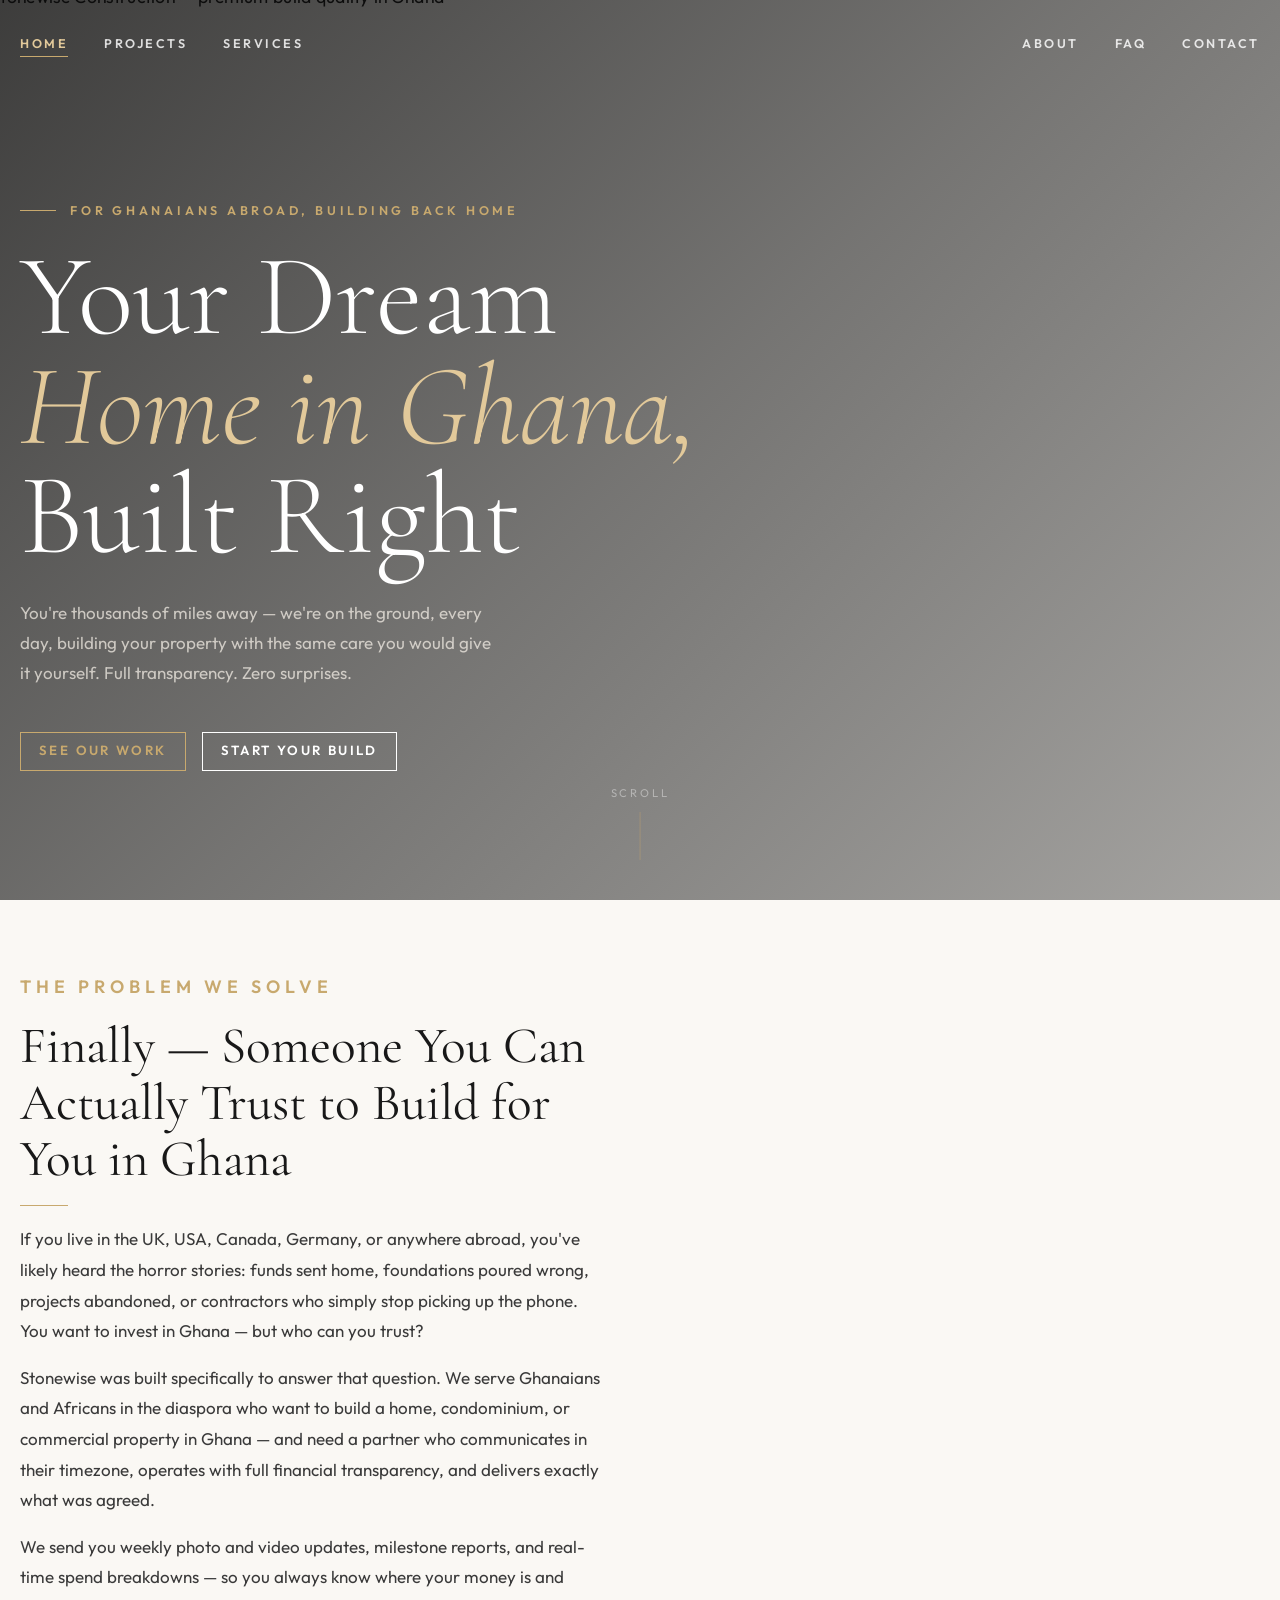
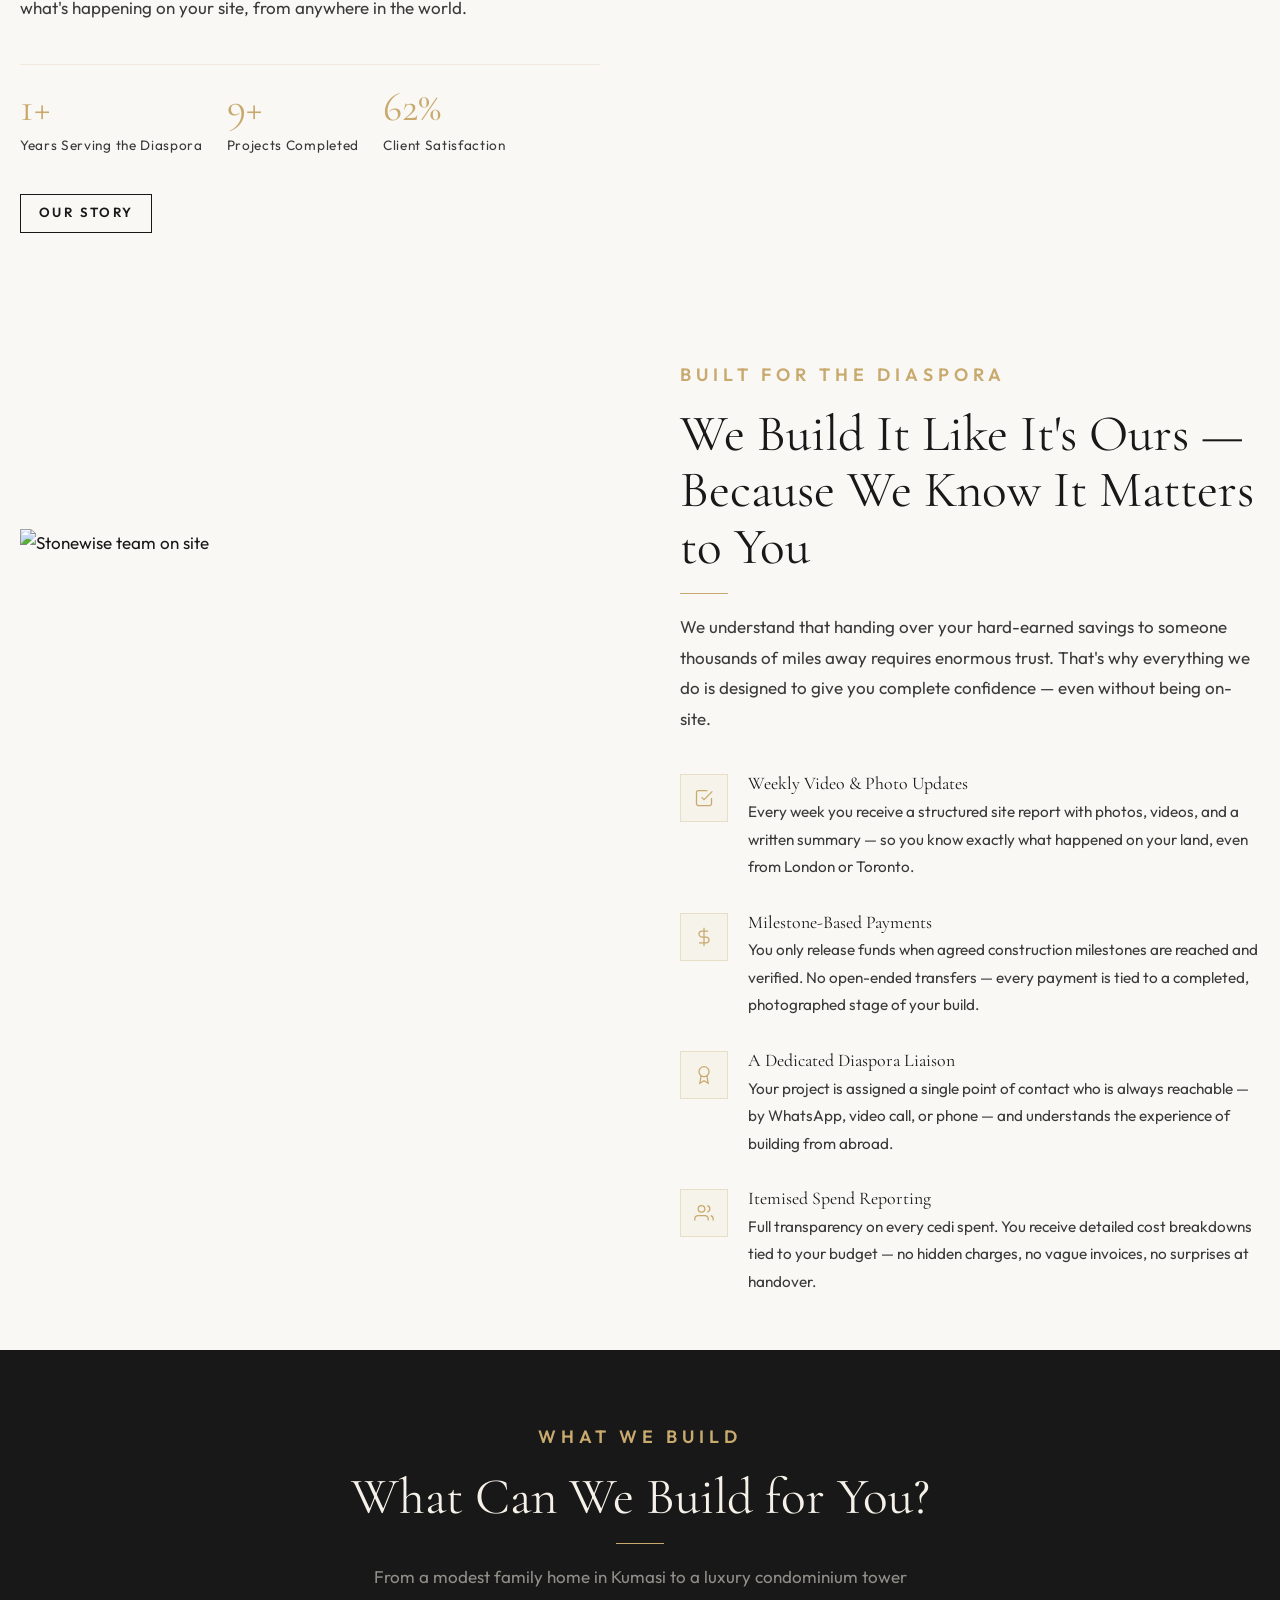
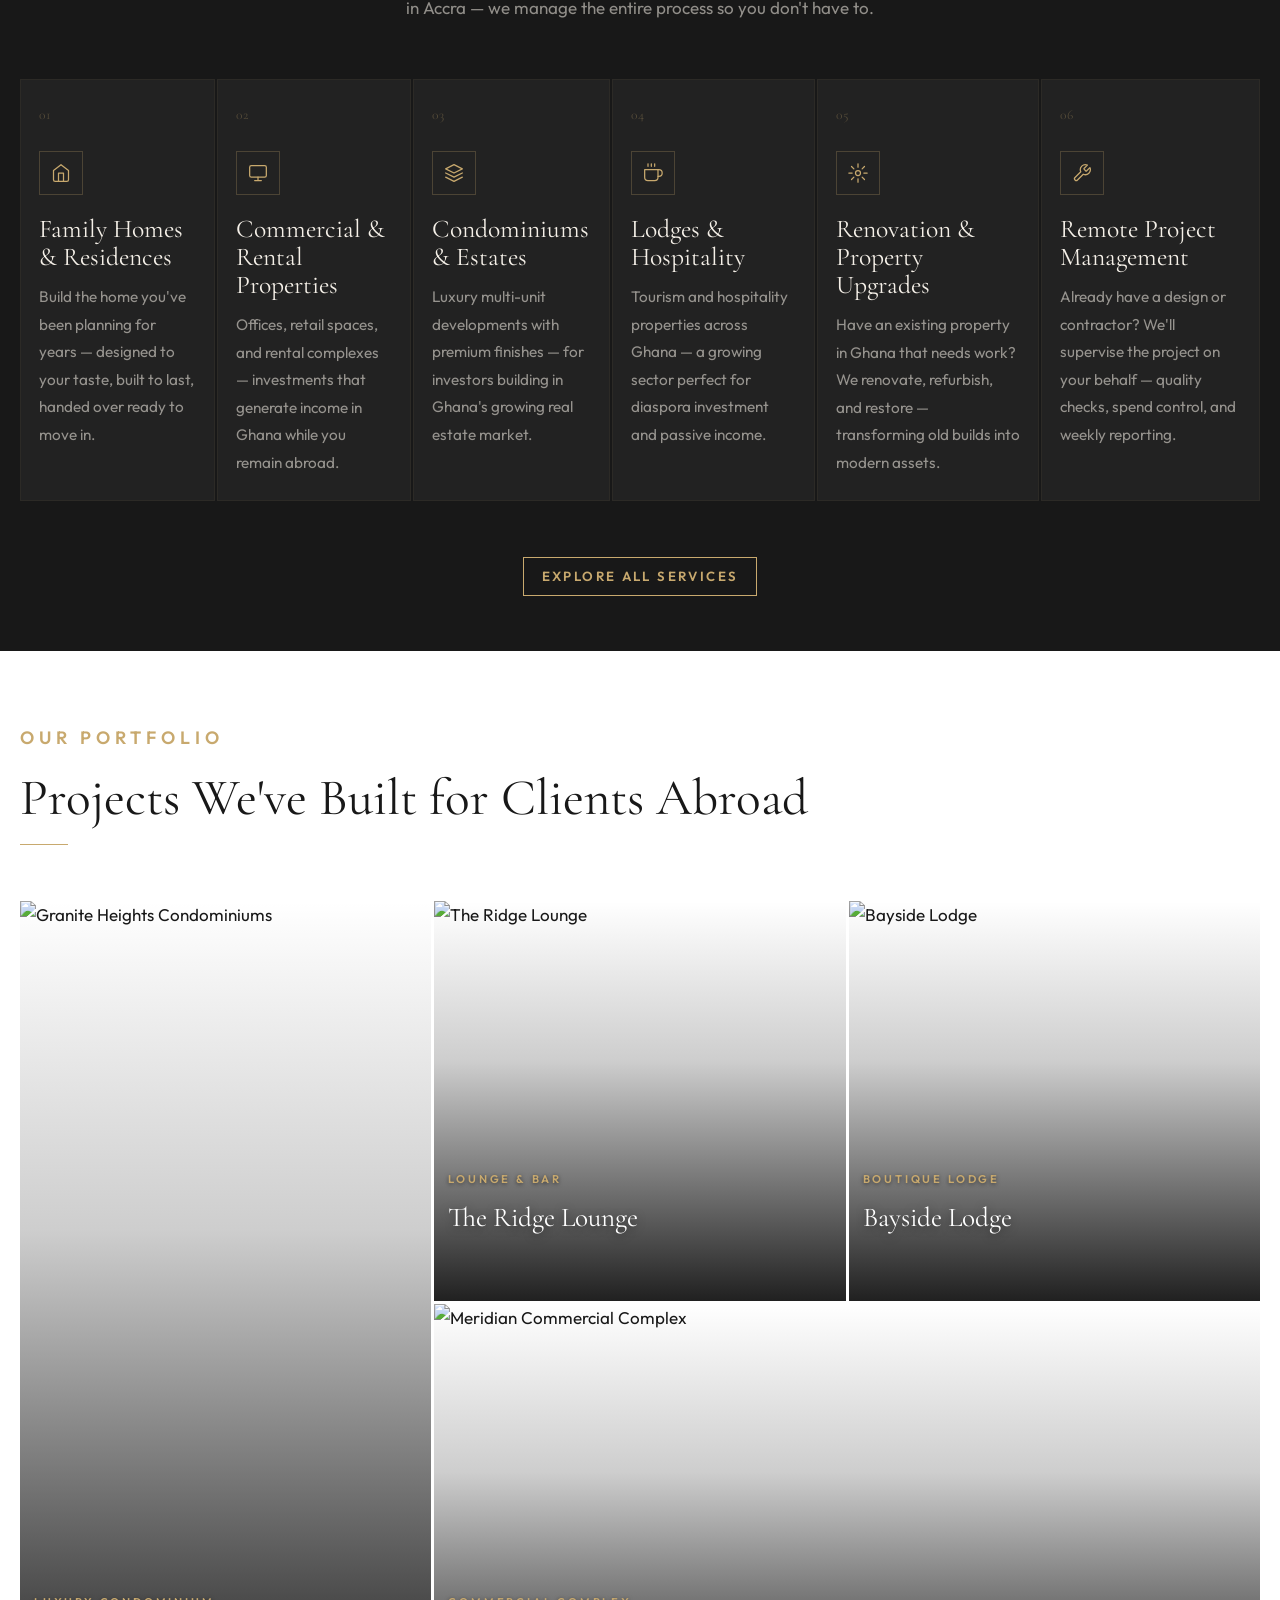
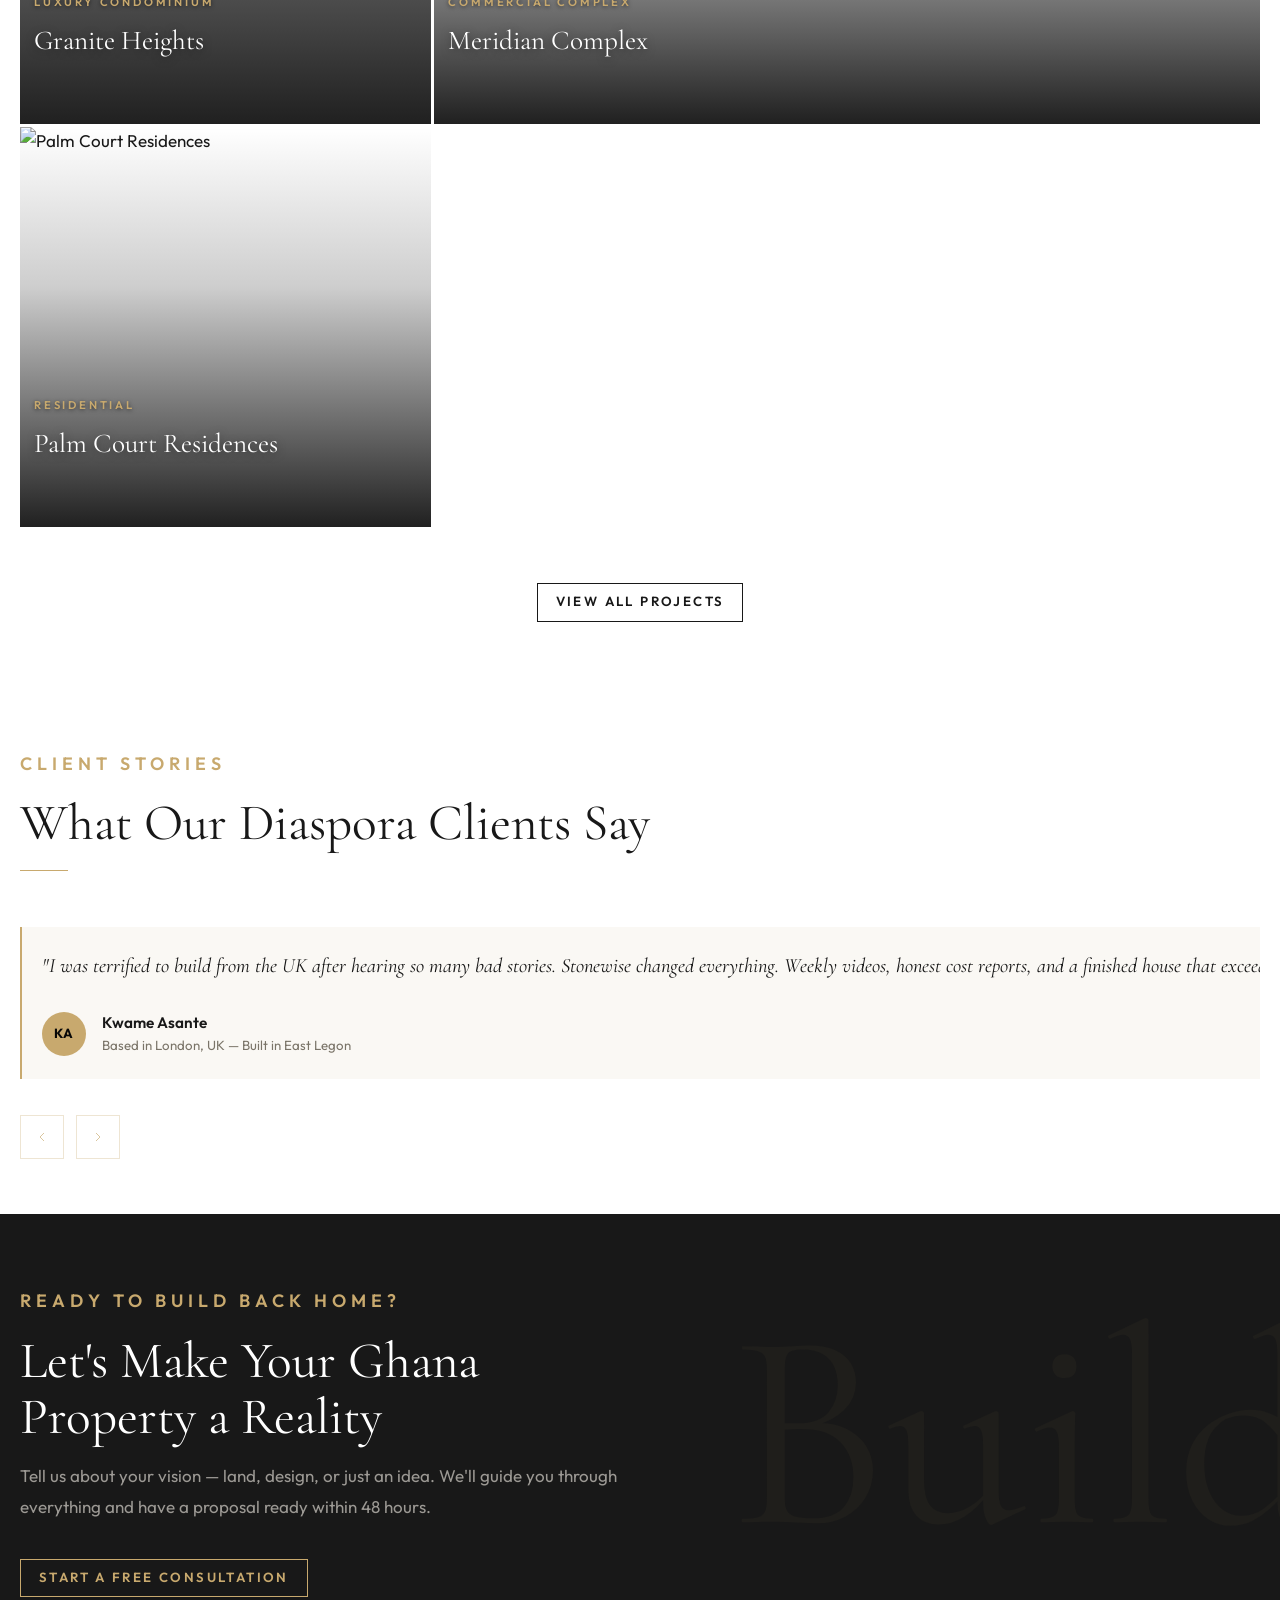
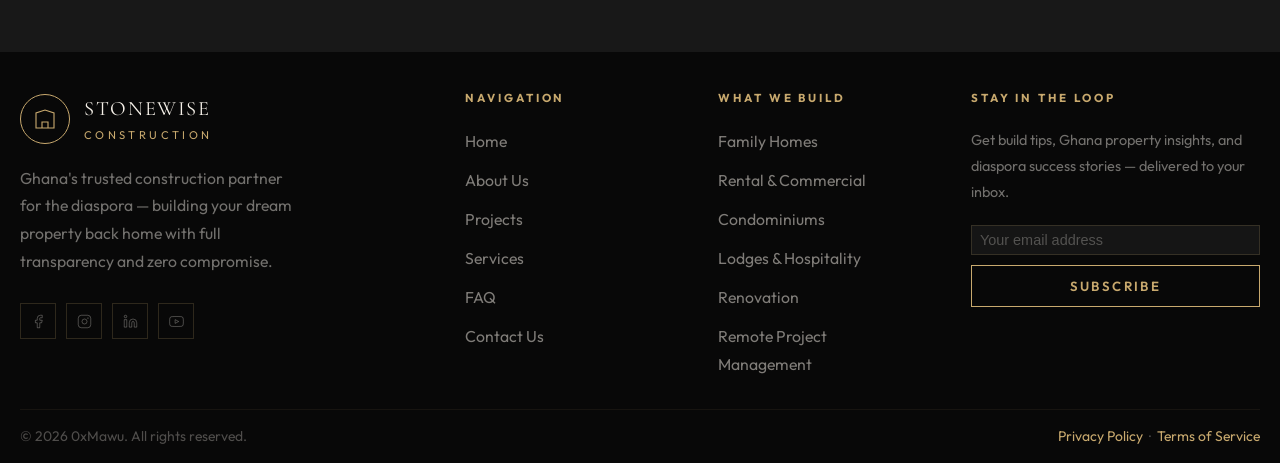
==== commit f89cbc6e: "font size increased" ====
--- a/index.html
+++ b/index.html
@@ -3,8 +3,8 @@
 <head>
   <meta charset="UTF-8" />
   <meta name="viewport" content="width=device-width, initial-scale=1.0" />
-  <title>Stonewise Construction | Building Excellence</title>
-  <meta name="description" content="Stonewise Construction — a premier construction firm delivering luxury residential, commercial, and condominium projects with craftsmanship and precision." />
+  <title>Stonewise Construction | Build in Ghana from Anywhere in the World</title>
+  <meta name="description" content="Stonewise Construction — the trusted partner for Ghanaians abroad who want to build back home. Full transparency, real-time updates, and zero compromise on quality." />
   <link rel="preconnect" href="https://fonts.googleapis.com" />
   <link rel="preconnect" href="https://fonts.gstatic.com" crossorigin />
   <link href="https://fonts.googleapis.com/css2?family=Cormorant+Garamond:ital,wght@0,300;0,400;0,500;0,600;1,300;1,400;1,500&family=Outfit:wght@300;400;500;600;700&display=swap" rel="stylesheet" />
@@ -17,6 +17,7 @@
 <div id="loader">
   <div class="loader__logo">Stonewise</div>
   <div class="loader__bar"></div>
+  <div class="loader__logo2">Construction</div>
 </div>
 
 <!-- HEADER -->
@@ -28,17 +29,8 @@
       <a href="services.html">Services</a>
     </nav>
     <a href="index.html" class="header__logo" aria-label="Stonewise Construction — Home">
-      <div class="header__logo-placeholder">
-        <svg viewBox="0 0 32 32" xmlns="http://www.w3.org/2000/svg">
-          <path d="M4 28V8L16 4l12 4v20H4z" stroke="#c8a96e" stroke-width="1.5" fill="none"/>
-          <path d="M12 28v-8h8v8" stroke="#c8a96e" stroke-width="1.5" fill="none"/>
-          <path d="M8 14h4M20 14h4M8 20h4M20 20h4" stroke="#c8a96e" stroke-width="1.2"/>
-        </svg>
-      </div>
-      <div>
-        <div class="header__logo-text">Stonewise</div>
-        <div class="header__logo-sub">Construction</div>
-      </div>
+      <div class="header__logo-placeholder"></div>
+      <div></div>
     </a>
     <nav class="header__nav-right" aria-label="Primary right navigation">
       <a href="about.html">About</a>
@@ -65,23 +57,23 @@
   <div class="hero__bg">
     <img
       src="https://images.unsplash.com/photo-1504307651254-35680f356dfd?w=1800&q=80"
-      alt="Stonewise Construction — premium build quality"
+      alt="Stonewise Construction — premium build quality in Ghana"
       class="hero__bg-img"
       loading="eager"
     />
   </div>
   <div class="hero__overlay"></div>
   <div class="hero__content container">
-    <p class="hero__eyebrow">Est. Since Our Foundation</p>
+    <p class="hero__eyebrow">For Ghanaians Abroad, Building Back Home</p>
     <h1 class="hero__title">
-      Building<br>
-      <em>Timeless</em><br>
-      Structures
+      Your Dream<br>
+      <em>Home in Ghana,</em><br>
+      Built Right
     </h1>
-    <p class="hero__subtitle">We transform vision into enduring architecture — residential, commercial, and condominium construction delivered with uncompromising precision.</p>
+    <p class="hero__subtitle">You're thousands of miles away — we're on the ground, every day, building your property with the same care you would give it yourself. Full transparency. Zero surprises.</p>
     <div class="hero__ctas">
-      <a href="projects.html" class="btn btn--gold"><span>View Our Work</span></a>
-      <a href="contact.html" class="btn btn--white"><span>Start a Project</span></a>
+      <a href="projects.html" class="btn btn--gold"><span>See Our Work</span></a>
+      <a href="contact.html" class="btn btn--white"><span>Start Your Build</span></a>
     </div>
   </div>
   <div class="hero__scroll" aria-hidden="true">
@@ -94,24 +86,17 @@
 <section class="intro">
   <div class="container">
     <div class="intro__grid">
-      <!-- <div class="intro__img-wrap reveal">
-        <img
-          src="https://images.unsplash.com/photo-1581094794329-c8112a89af12?w=900&q=80"
-          alt="Stonewise team at work"
-          loading="lazy"
-        />
-        <div class="intro__img-accent"></div>
-      </div> -->
       <div class="reveal reveal-delay-2">
-        <span class="section-eyebrow">Who We Are</span>
-        <h2>Crafting Spaces That Stand the Test of Time</h2>
+        <span class="section-eyebrow">The Problem We Solve</span>
+        <h2>Finally — Someone You Can Actually Trust to Build for You in Ghana</h2>
         <div class="section-header__divider"></div>
-        <p>Stonewise Construction is a full-service construction company with deep roots in delivering premium residential and commercial projects. From ground-breaking to final finish, we bring engineering excellence, transparent communication, and artistic attention to every build.</p>
-        <p style="margin-top:16px;">Our portfolio spans luxury condominiums, bespoke residential homes, commercial complexes, lodges, lounges, and community infrastructure — each project a testament to our commitment to quality and durability.</p>
+        <p>If you live in the UK, USA, Canada, Germany, or anywhere abroad, you've likely heard the horror stories: funds sent home, foundations poured wrong, projects abandoned, or contractors who simply stop picking up the phone. You want to invest in Ghana — but who can you trust?</p>
+        <p style="margin-top:16px;">Stonewise was built specifically to answer that question. We serve Ghanaians and Africans in the diaspora who want to build a home, condominium, or commercial property in Ghana — and need a partner who communicates in their timezone, operates with full financial transparency, and delivers exactly what was agreed.</p>
+        <p style="margin-top:16px;">We send you weekly photo and video updates, milestone reports, and real-time spend breakdowns — so you always know where your money is and what's happening on your site, from anywhere in the world.</p>
         <div class="intro__stat-row">
           <div class="intro__stat">
             <h3><span data-counter="3" data-suffix="+">3+</span></h3>
-            <p>Years in Business</p>
+            <p>Years Serving the Diaspora</p>
           </div>
           <div class="intro__stat">
             <h3><span data-counter="15" data-suffix="+">15+</span></h3>
@@ -122,7 +107,67 @@
             <p>Client Satisfaction</p>
           </div>
         </div>
-        <a href="about.html" class="btn btn--dark" style="margin-top:36px;"><span>Learn Our Story</span></a>
+        <a href="about.html" class="btn btn--dark" style="margin-top:36px;"><span>Our Story</span></a>
+      </div>
+    </div>
+  </div>
+</section>
+
+<!-- HOW WE WORK FOR YOU (DIASPORA TRUST SECTION) -->
+<section class="why-us">
+  <div class="container">
+    <div class="why-us__grid">
+      <div class="reveal">
+        <img
+          src="https://images.unsplash.com/photo-1590479773265-7464e5d48118?w=900&q=80"
+          alt="Stonewise team on site"
+          class="why-us__img"
+          loading="lazy"
+        />
+      </div>
+      <div class="reveal reveal-delay-2">
+        <span class="section-eyebrow">Built for the Diaspora</span>
+        <h2>We Build It Like It's Ours — Because We Know It Matters to You</h2>
+        <div class="section-header__divider"></div>
+        <p>We understand that handing over your hard-earned savings to someone thousands of miles away requires enormous trust. That's why everything we do is designed to give you complete confidence — even without being on-site.</p>
+        <div class="why-us__list">
+          <div class="why-us__item">
+            <div class="why-us__icon">
+              <svg viewBox="0 0 24 24"><path d="M9 11l3 3L22 4"/><path d="M21 12v7a2 2 0 01-2 2H5a2 2 0 01-2-2V5a2 2 0 012-2h11"/></svg>
+            </div>
+            <div>
+              <h5>Weekly Video &amp; Photo Updates</h5>
+              <p>Every week you receive a structured site report with photos, videos, and a written summary — so you know exactly what happened on your land, even from London or Toronto.</p>
+            </div>
+          </div>
+          <div class="why-us__item">
+            <div class="why-us__icon">
+              <svg viewBox="0 0 24 24"><line x1="12" y1="1" x2="12" y2="23"/><path d="M17 5H9.5a3.5 3.5 0 000 7h5a3.5 3.5 0 010 7H6"/></svg>
+            </div>
+            <div>
+              <h5>Milestone-Based Payments</h5>
+              <p>You only release funds when agreed construction milestones are reached and verified. No open-ended transfers — every payment is tied to a completed, photographed stage of your build.</p>
+            </div>
+          </div>
+          <div class="why-us__item">
+            <div class="why-us__icon">
+              <svg viewBox="0 0 24 24"><circle cx="12" cy="8" r="6"/><path d="M15.477 12.89L17 22l-5-3-5 3 1.523-9.11"/></svg>
+            </div>
+            <div>
+              <h5>A Dedicated Diaspora Liaison</h5>
+              <p>Your project is assigned a single point of contact who is always reachable — by WhatsApp, video call, or phone — and understands the experience of building from abroad.</p>
+            </div>
+          </div>
+          <div class="why-us__item">
+            <div class="why-us__icon">
+              <svg viewBox="0 0 24 24"><path d="M17 21v-2a4 4 0 00-4-4H5a4 4 0 00-4 4v2"/><circle cx="9" cy="7" r="4"/><path d="M23 21v-2a4 4 0 00-3-3.87"/><path d="M16 3.13a4 4 0 010 7.75"/></svg>
+            </div>
+            <div>
+              <h5>Itemised Spend Reporting</h5>
+              <p>Full transparency on every cedi spent. You receive detailed cost breakdowns tied to your budget — no hidden charges, no vague invoices, no surprises at handover.</p>
+            </div>
+          </div>
+        </div>
       </div>
     </div>
   </div>
@@ -133,9 +178,9 @@
   <div class="container">
     <div class="section-header section-header--center reveal">
       <span class="section-eyebrow">What We Build</span>
-      <h2 style="color:var(--cream)">Our Core Services</h2>
+      <h2 style="color:var(--cream)">What Can We Build for You?</h2>
       <div class="section-header__divider" style="margin:18px auto;"></div>
-      <p style="max-width:520px;margin:0 auto;color:rgba(245,240,232,0.55);">End-to-end construction solutions delivered with precision across every sector.</p>
+      <p style="max-width:540px;margin:0 auto;color:rgba(245,240,232,0.55);">From a modest family home in Kumasi to a luxury condominium tower in Accra — we manage the entire process so you don't have to.</p>
     </div>
     <div class="services__grid">
       <div class="service-card reveal">
@@ -143,16 +188,16 @@
         <div class="service-card__icon">
           <svg viewBox="0 0 24 24"><path d="M3 9l9-7 9 7v11a2 2 0 01-2 2H5a2 2 0 01-2-2z"/><polyline points="9 22 9 12 15 12 15 22"/></svg>
         </div>
-        <h4>Residential Construction</h4>
-        <p>Custom homes, duplexes, and multi-unit residential developments built to your exact specifications.</p>
+        <h4>Family Homes &amp; Residences</h4>
+        <p>Build the home you've been planning for years — designed to your taste, built to last, handed over ready to move in.</p>
       </div>
       <div class="service-card reveal reveal-delay-1">
         <div class="service-card__number">02</div>
         <div class="service-card__icon">
           <svg viewBox="0 0 24 24"><rect x="2" y="3" width="20" height="14" rx="2"/><path d="M8 21h8M12 17v4"/></svg>
         </div>
-        <h4>Commercial &amp; Retail</h4>
-        <p>Office buildings, retail complexes, and mixed-use developments designed for longevity.</p>
+        <h4>Commercial &amp; Rental Properties</h4>
+        <p>Offices, retail spaces, and rental complexes — investments that generate income in Ghana while you remain abroad.</p>
       </div>
       <div class="service-card reveal reveal-delay-2">
         <div class="service-card__number">03</div>
@@ -160,7 +205,7 @@
           <svg viewBox="0 0 24 24"><polygon points="12 2 2 7 12 12 22 7 12 2"/><polyline points="2 17 12 22 22 17"/><polyline points="2 12 12 17 22 12"/></svg>
         </div>
         <h4>Condominiums &amp; Estates</h4>
-        <p>Luxury high-rise and estate condominium projects with premium finishes and modern amenities.</p>
+        <p>Luxury multi-unit developments with premium finishes — for investors building in Ghana's growing real estate market.</p>
       </div>
       <div class="service-card reveal">
         <div class="service-card__number">04</div>
@@ -168,23 +213,23 @@
           <svg viewBox="0 0 24 24"><path d="M18 8h1a4 4 0 010 8h-1"/><path d="M2 8h16v9a4 4 0 01-4 4H6a4 4 0 01-4-4V8z"/><line x1="6" y1="1" x2="6" y2="4"/><line x1="10" y1="1" x2="10" y2="4"/><line x1="14" y1="1" x2="14" y2="4"/></svg>
         </div>
         <h4>Lodges &amp; Hospitality</h4>
-        <p>Bespoke lodge, lounge, and hospitality builds crafted for atmosphere, function, and lasting impression.</p>
+        <p>Tourism and hospitality properties across Ghana — a growing sector perfect for diaspora investment and passive income.</p>
       </div>
       <div class="service-card reveal reveal-delay-1">
         <div class="service-card__number">05</div>
         <div class="service-card__icon">
           <svg viewBox="0 0 24 24"><circle cx="12" cy="12" r="3"/><path d="M12 1v4M12 19v4M4.22 4.22l2.83 2.83M16.95 16.95l2.83 2.83M1 12h4M19 12h4M4.22 19.78l2.83-2.83M16.95 7.05l2.83-2.83"/></svg>
         </div>
-        <h4>Renovation &amp; Fit-out</h4>
-        <p>Comprehensive renovation, refurbishment, and interior fit-out services for any structure type.</p>
+        <h4>Renovation &amp; Property Upgrades</h4>
+        <p>Have an existing property in Ghana that needs work? We renovate, refurbish, and restore — transforming old builds into modern assets.</p>
       </div>
       <div class="service-card reveal reveal-delay-2">
         <div class="service-card__number">06</div>
         <div class="service-card__icon">
           <svg viewBox="0 0 24 24"><path d="M14.7 6.3a1 1 0 000 1.4l1.6 1.6a1 1 0 001.4 0l3.77-3.77a6 6 0 01-7.94 7.94l-6.91 6.91a2.12 2.12 0 01-3-3l6.91-6.91a6 6 0 017.94-7.94l-3.76 3.76z"/></svg>
         </div>
-        <h4>Project Management</h4>
-        <p>Full project management from planning to handover, ensuring budget, timeline, and quality compliance.</p>
+        <h4>Remote Project Management</h4>
+        <p>Already have a design or contractor? We'll supervise the project on your behalf — quality checks, spend control, and weekly reporting.</p>
       </div>
     </div>
     <div style="text-align:center;margin-top:56px;" class="reveal">
@@ -198,11 +243,10 @@
   <div class="container">
     <div class="section-header reveal">
       <span class="section-eyebrow">Our Portfolio</span>
-      <h2>Featured Projects</h2>
+      <h2>Projects We've Built for Clients Abroad</h2>
       <div class="section-header__divider"></div>
     </div>
     <div class="projects__grid">
-      <!-- Card 1 — tall -->
       <a href="projects/granite-heights.html" class="project-card project-card--tall" data-category="condominium">
         <div class="project-card__media">
           <img src="https://images.unsplash.com/photo-1545324418-cc1a3fa10c00?w=900&q=80" alt="Granite Heights Condominiums" loading="lazy"/>
@@ -211,13 +255,9 @@
         <div class="project-card__info">
           <div class="project-card__cat">Luxury Condominium</div>
           <div class="project-card__name">Granite Heights</div>
-          <div class="project-card__link">
-            View Project
-            <svg viewBox="0 0 24 24"><line x1="5" y1="12" x2="19" y2="12"/><polyline points="12 5 19 12 12 19"/></svg>
-          </div>
+          <div class="project-card__link">View Project <svg viewBox="0 0 24 24"><line x1="5" y1="12" x2="19" y2="12"/><polyline points="12 5 19 12 12 19"/></svg></div>
         </div>
       </a>
-      <!-- Card 2 -->
       <a href="projects/the-ridge-lounge.html" class="project-card" data-category="lounge">
         <div class="project-card__media">
           <img src="https://images.unsplash.com/photo-1517248135467-4c7edcad34c4?w=900&q=80" alt="The Ridge Lounge" loading="lazy"/>
@@ -229,7 +269,6 @@
           <div class="project-card__link">View Project <svg viewBox="0 0 24 24"><line x1="5" y1="12" x2="19" y2="12"/><polyline points="12 5 19 12 12 19"/></svg></div>
         </div>
       </a>
-      <!-- Card 3 -->
       <a href="projects/bayside-lodge.html" class="project-card" data-category="lodge">
         <div class="project-card__media">
           <img src="https://images.unsplash.com/photo-1582719508461-905c673771fd?w=900&q=80" alt="Bayside Lodge" loading="lazy"/>
@@ -241,7 +280,6 @@
           <div class="project-card__link">View Project <svg viewBox="0 0 24 24"><line x1="5" y1="12" x2="19" y2="12"/><polyline points="12 5 19 12 12 19"/></svg></div>
         </div>
       </a>
-      <!-- Card 4 — wide -->
       <a href="projects/meridian-complex.html" class="project-card project-card--wide" data-category="commercial">
         <div class="project-card__media">
           <img src="https://images.unsplash.com/photo-1486406146926-c627a92ad1ab?w=1200&q=80" alt="Meridian Commercial Complex" loading="lazy"/>
@@ -253,7 +291,6 @@
           <div class="project-card__link">View Project <svg viewBox="0 0 24 24"><line x1="5" y1="12" x2="19" y2="12"/><polyline points="12 5 19 12 12 19"/></svg></div>
         </div>
       </a>
-      <!-- Card 5 -->
       <a href="projects/palm-court-residences.html" class="project-card" data-category="residential">
         <div class="project-card__media">
           <img src="https://images.unsplash.com/photo-1600596542815-ffad4c1539a9?w=900&q=80" alt="Palm Court Residences" loading="lazy"/>
@@ -272,113 +309,53 @@
   </div>
 </section>
 
-<!-- WHY US -->
-<section class="why-us">
-  <div class="container">
-    <div class="why-us__grid">
-      <div class="reveal">
-        <img
-          src="https://images.unsplash.com/photo-1590479773265-7464e5d48118?w=900&q=80"
-          alt="Stonewise construction quality"
-          class="why-us__img"
-          loading="lazy"
-        />
-      </div>
-      <div class="reveal reveal-delay-2">
-        <span class="section-eyebrow">Why Choose Us</span>
-        <h2>Built on Trust, Delivered with Precision</h2>
-        <div class="section-header__divider"></div>
-        <p>We don't just build structures — we build relationships. Every project is managed with the same care and accountability we would apply to our own family's home.</p>
-        <div class="why-us__list">
-          <div class="why-us__item">
-            <div class="why-us__icon">
-              <svg viewBox="0 0 24 24"><path d="M9 11l3 3L22 4"/><path d="M21 12v7a2 2 0 01-2 2H5a2 2 0 01-2-2V5a2 2 0 012-2h11"/></svg>
-            </div>
-            <div>
-              <h5>On-Time Delivery</h5>
-              <p>Our structured programme management and proactive risk mitigation ensure projects are delivered on schedule.</p>
-            </div>
-          </div>
-          <div class="why-us__item">
-            <div class="why-us__icon">
-              <svg viewBox="0 0 24 24"><circle cx="12" cy="8" r="6"/><path d="M15.477 12.89L17 22l-5-3-5 3 1.523-9.11"/></svg>
-            </div>
-            <div>
-              <h5>Award-Quality Finishes</h5>
-              <p>We source premium materials and partner with skilled specialist trades to achieve finishes of the highest standard.</p>
-            </div>
-          </div>
-          <div class="why-us__item">
-            <div class="why-us__icon">
-              <svg viewBox="0 0 24 24"><path d="M17 21v-2a4 4 0 00-4-4H5a4 4 0 00-4 4v2"/><circle cx="9" cy="7" r="4"/><path d="M23 21v-2a4 4 0 00-3-3.87"/><path d="M16 3.13a4 4 0 010 7.75"/></svg>
-            </div>
-            <div>
-              <h5>Dedicated Site Teams</h5>
-              <p>Each project is assigned a dedicated site manager and client liaison — you always know exactly who to call.</p>
-            </div>
-          </div>
-          <div class="why-us__item">
-            <div class="why-us__icon">
-              <svg viewBox="0 0 24 24"><line x1="12" y1="1" x2="12" y2="23"/><path d="M17 5H9.5a3.5 3.5 0 000 7h5a3.5 3.5 0 010 7H6"/></svg>
-            </div>
-            <div>
-              <h5>Transparent Pricing</h5>
-              <p>Detailed, itemised quotations with no hidden costs. You'll know exactly what you're paying for, from day one.</p>
-            </div>
-          </div>
-        </div>
-      </div>
-    </div>
-  </div>
-</section>
-
 <!-- TESTIMONIALS -->
 <section class="testimonials">
   <div class="container">
     <div class="section-header reveal">
       <span class="section-eyebrow">Client Stories</span>
-      <h2>What Our Clients Say</h2>
+      <h2>What Our Diaspora Clients Say</h2>
       <div class="section-header__divider"></div>
     </div>
     <div class="testimonials__track reveal">
       <div class="testimonials__slider">
         <div class="testimonial-card">
-          <p class="testimonial-card__text">"Stonewise delivered our entire residential estate on time and above the quality standard we expected. The communication throughout the project was outstanding — truly a world-class team."</p>
+          <p class="testimonial-card__text">"I was terrified to build from the UK after hearing so many bad stories. Stonewise changed everything. Weekly videos, honest cost reports, and a finished house that exceeded what I imagined. I couldn't be prouder."</p>
           <div class="testimonial-card__author">
             <div class="testimonial-card__avatar">KA</div>
             <div>
               <div class="testimonial-card__name">Kwame Asante</div>
-              <div class="testimonial-card__role">Property Developer, Accra</div>
+              <div class="testimonial-card__role">Based in London, UK — Built in East Legon</div>
             </div>
           </div>
         </div>
         <div class="testimonial-card">
-          <p class="testimonial-card__text">"The Granite Heights project was executed flawlessly. From groundworks to final finishing, Stonewise demonstrated professionalism and expertise we haven't found elsewhere."</p>
+          <p class="testimonial-card__text">"I hadn't been back to Ghana in three years when my house was being built. Stonewise made me feel like I was on-site every week. The transparency is unlike anything I'd experienced before."</p>
           <div class="testimonial-card__author">
             <div class="testimonial-card__avatar">AB</div>
             <div>
               <div class="testimonial-card__name">Abena Boateng</div>
-              <div class="testimonial-card__role">Real Estate Investor</div>
+              <div class="testimonial-card__role">Based in Toronto, Canada — Built in Kumasi</div>
             </div>
           </div>
         </div>
         <div class="testimonial-card">
-          <p class="testimonial-card__text">"We engaged Stonewise for our commercial complex and they exceeded our timeline by two weeks while staying firmly within budget. A remarkable achievement."</p>
+          <p class="testimonial-card__text">"As someone investing from the US, finding a contractor I could trust in Ghana was my biggest challenge. Stonewise solved it. Milestone payments, photo reports, and a project delivered on time."</p>
           <div class="testimonial-card__author">
             <div class="testimonial-card__avatar">EO</div>
             <div>
               <div class="testimonial-card__name">Emmanuel Owusu</div>
-              <div class="testimonial-card__role">CEO, Meridian Holdings</div>
+              <div class="testimonial-card__role">Based in Houston, USA — Built in Airport Residential</div>
             </div>
           </div>
         </div>
         <div class="testimonial-card">
-          <p class="testimonial-card__text">"Our dream home became reality through Stonewise. They listened, advised, and built exactly what we envisioned — with finishes that left our family speechless at the reveal."</p>
+          <p class="testimonial-card__text">"My parents' retirement home was built entirely while I managed it remotely from Germany. Stonewise handled everything — land verification, permits, build, and finishing. Keys were handed to my parents on schedule."</p>
           <div class="testimonial-card__author">
             <div class="testimonial-card__avatar">SA</div>
             <div>
               <div class="testimonial-card__name">Sophia Agyemang</div>
-              <div class="testimonial-card__role">Homeowner</div>
+              <div class="testimonial-card__role">Based in Hamburg, Germany — Built in Tema</div>
             </div>
           </div>
         </div>
@@ -400,10 +377,10 @@
   <div class="cta-banner__bg-text">Build</div>
   <div class="container">
     <div class="cta-banner__content reveal">
-      <span class="section-eyebrow">Ready to Start?</span>
-      <h2>Let's Build Something Remarkable</h2>
-      <p>Tell us about your project. Our team will assess, advise, and deliver a comprehensive proposal within 48 hours.</p>
-      <a href="contact.html" class="btn btn--gold"><span>Request a Free Consultation</span></a>
+      <span class="section-eyebrow">Ready to Build Back Home?</span>
+      <h2>Let's Make Your Ghana Property a Reality</h2>
+      <p>Tell us about your vision — land, design, or just an idea. We'll guide you through everything and have a proposal ready within 48 hours.</p>
+      <a href="contact.html" class="btn btn--gold"><span>Start a Free Consultation</span></a>
     </div>
   </div>
 </section>
@@ -422,7 +399,7 @@
             <div class="footer__brand-tagline">Construction</div>
           </div>
         </div>
-        <p>Premium construction services delivered with precision, integrity, and craftsmanship that stands the test of time.</p>
+        <p>Ghana's trusted construction partner for the diaspora — building your dream property back home with full transparency and zero compromise.</p>
         <div class="footer__social">
           <a href="#" aria-label="Facebook"><svg viewBox="0 0 24 24"><path d="M18 2h-3a5 5 0 00-5 5v3H7v4h3v8h4v-8h3l1-4h-4V7a1 1 0 011-1h3z"/></svg></a>
           <a href="#" aria-label="Instagram"><svg viewBox="0 0 24 24"><rect x="2" y="2" width="20" height="20" rx="5"/><circle cx="12" cy="12" r="4"/><circle cx="17.5" cy="6.5" r="1" fill="currentColor" stroke="none"/></svg></a>
@@ -442,19 +419,19 @@
         </ul>
       </div>
       <div class="footer__col">
-        <h6>Our Services</h6>
+        <h6>What We Build</h6>
         <ul>
-          <li><a href="services.html#residential">Residential Builds</a></li>
-          <li><a href="services.html#commercial">Commercial Projects</a></li>
+          <li><a href="services.html#residential">Family Homes</a></li>
+          <li><a href="services.html#commercial">Rental &amp; Commercial</a></li>
           <li><a href="services.html#condominiums">Condominiums</a></li>
           <li><a href="services.html#lodges">Lodges &amp; Hospitality</a></li>
           <li><a href="services.html#renovation">Renovation</a></li>
-          <li><a href="services.html#management">Project Management</a></li>
+          <li><a href="services.html#management">Remote Project Management</a></li>
         </ul>
       </div>
       <div class="footer__col">
-        <h6>Stay Updated</h6>
-        <p style="font-size:0.85rem;color:rgba(245,240,232,0.45);margin-bottom:20px;">Subscribe for project updates, industry insights, and company news.</p>
+        <h6>Stay in the Loop</h6>
+        <p style="font-size:0.85rem;color:rgba(245,240,232,0.45);margin-bottom:20px;">Get build tips, Ghana property insights, and diaspora success stories — delivered to your inbox.</p>
         <form id="newsletter-form" novalidate>
           <div class="footer__newsletter">
             <input type="email" placeholder="Your email address" required aria-label="Email address" />
@@ -474,16 +451,11 @@
   <svg viewBox="0 0 24 24"><polyline points="18 15 12 9 6 15"/></svg>
 </button>
 
-<!-- Lightbox -->
 <div id="lightbox" class="lightbox" role="dialog" aria-label="Image viewer">
   <button id="lightbox-close" class="lightbox__close" aria-label="Close">&times;</button>
-  <button id="lightbox-prev" class="lightbox__nav lightbox__prev" aria-label="Previous">
-    <svg viewBox="0 0 24 24"><polyline points="15 18 9 12 15 6"/></svg>
-  </button>
+  <button id="lightbox-prev" class="lightbox__nav lightbox__prev" aria-label="Previous"><svg viewBox="0 0 24 24"><polyline points="15 18 9 12 15 6"/></svg></button>
   <img id="lightbox-img" class="lightbox__img" src="" alt="Gallery image" />
-  <button id="lightbox-next" class="lightbox__nav lightbox__next" aria-label="Next">
-    <svg viewBox="0 0 24 24"><polyline points="9 18 15 12 9 6"/></svg>
-  </button>
+  <button id="lightbox-next" class="lightbox__nav lightbox__next" aria-label="Next"><svg viewBox="0 0 24 24"><polyline points="9 18 15 12 9 6"/></svg></button>
 </div>
 
 <script src="js/main.js"></script>
--- a/css/style.css
+++ b/css/style.css
@@ -33,7 +33,7 @@
    
    /* ── Reset ─────────────────────────────────────────────────── */
    *, *::before, *::after { box-sizing: border-box; margin: 0; padding: 0; }
-   html { font-size: 16px; scroll-behavior: smooth; }
+   html { font-size: 17px; scroll-behavior: smooth; }
    body {
      font-family: var(--font-body);
      color: var(--charcoal);
@@ -61,7 +61,7 @@
    .section-eyebrow {
      display: inline-block;
      font-family: var(--font-body);
-     font-size: 1rem;
+     font-size: 1.05rem;
      font-weight: 600;
      letter-spacing: 0.28em;
      text-transform: uppercase;
@@ -89,7 +89,7 @@
      align-items: center;
      gap: 10px;
      font-family: var(--font-body);
-     font-size: 0.72rem;
+     font-size: 0.78rem;
      font-weight: 600;
      letter-spacing: 0.18em;
      text-transform: uppercase;
@@ -160,7 +160,7 @@
    
    .header__nav-left a,
    .header__nav-right a {
-     font-size: 0.68rem; font-weight: 600;
+     font-size: 0.74rem; font-weight: 600;
      letter-spacing: 0.2em; text-transform: uppercase;
      color: rgba(255,255,255,0.82);
      position: relative; padding-bottom: 3px;
@@ -191,9 +191,9 @@
    .header__logo-img { width: 64px; height: 64px; object-fit: contain; }
    .header__logo-placeholder {
      width: 62px; height: 62px;
-     border: 1.5px solid var(--gold); border-radius: 50%;
+     /* border: 1.5px solid var(--gold); border-radius: 50%; */
      display: flex; align-items: center; justify-content: center;
-     background: rgba(200,169,110,0.08);
+     /* background: rgba(200,169,110,0.08); */
    }
    .header__logo-placeholder svg { width: 32px; height: 32px; fill: none; }
    .header__logo-text {
@@ -248,13 +248,17 @@
      position: fixed; inset: 0; background: var(--black); z-index: 99999;
      display: flex; flex-direction: column;
      align-items: center; justify-content: center; gap: 24px;
-     transition: opacity 0.6s ease, visibility 0.6s ease;
+     transition: opacity 0.5s ease, visibility 0.5s ease;
    }
    #loader.done { opacity: 0; visibility: hidden; }
    .loader__logo {
      font-family: var(--font-display); font-size: 2rem;
-     letter-spacing: 0.22em; color: var(--gold); text-transform: uppercase;
-   }
+     letter-spacing: 0.22em; color: var(--cream); text-transform: uppercase;
+   }
+   .loader__logo2 {
+    font-family: var(--font-display); font-size: 2rem;
+    letter-spacing: 0.22em; color: var(--gold); text-transform: uppercase;
+  }
    .loader__bar {
      width: 160px; height: 1px;
      background: rgba(200,169,110,0.2); position: relative; overflow: hidden;
@@ -262,7 +266,7 @@
    .loader__bar::after {
      content: ''; position: absolute; left: -100%; top: 0;
      height: 100%; width: 100%; background: var(--gold);
-     animation: loaderSlide 1.4s ease-in-out forwards;
+     animation: loaderSlide 1.2s ease-in-out forwards;
    }
    @keyframes loaderSlide { from { left: -100%; } to { left: 100%; } }
    
@@ -294,7 +298,7 @@
      max-width: 1280px; margin: 0 auto; width: 100%;
    }
    .hero__eyebrow {
-     font-family: var(--font-body); font-size: 0.68rem;
+     font-family: var(--font-body); font-size: 0.74rem;
      font-weight: 600; letter-spacing: 0.3em; text-transform: uppercase;
      color: var(--gold); margin-bottom: 20px;
      display: flex; align-items: center; gap: 14px;
@@ -320,7 +324,7 @@
      align-items: center; gap: 10px;
    }
    .hero__scroll span {
-     font-size: 0.6rem; letter-spacing: 0.25em;
+     font-size: 0.66rem; letter-spacing: 0.25em;
      text-transform: uppercase; color: rgba(255,255,255,0.4);
    }
    .hero__scroll-line {
@@ -437,7 +441,7 @@
    }
    .project-card__cat,
    .project-card__category {
-     font-size: 0.6rem; font-weight: 600; letter-spacing: 0.25em;
+     font-size: 0.66rem; font-weight: 600; letter-spacing: 0.25em;
      text-transform: uppercase; color: var(--gold); margin-bottom: 8px;
      text-shadow: 0 1px 4px rgba(0,0,0,0.6);
    }
@@ -449,7 +453,7 @@
    }
    .project-card__link {
      display: inline-flex; align-items: center; gap: 8px;
-     font-size: 0.68rem; font-weight: 600; letter-spacing: 0.15em;
+     font-size: 0.74rem; font-weight: 600; letter-spacing: 0.15em;
      text-transform: uppercase; color: var(--gold);
      opacity: 0; transform: translateY(10px); transition: all var(--tr);
    }
@@ -555,7 +559,7 @@
    }
    .page-hero__breadcrumb {
      display: flex; align-items: center; gap: 8px;
-     font-size: 0.68rem; font-weight: 600; letter-spacing: 0.15em;
+     font-size: 0.74rem; font-weight: 600; letter-spacing: 0.15em;
      text-transform: uppercase; color: rgba(255,255,255,0.45);
      margin-bottom: 16px;
    }
@@ -619,7 +623,7 @@
      color: rgba(200,169,110,0.2); line-height: 1; margin-bottom: 20px;
    }
    .value-card h4 { color: var(--cream); margin-bottom: 12px; }
-   .value-card p  { color: rgba(245,240,232,0.55); font-size: 0.88rem; }
+   .value-card p  { color: rgba(245,240,232,0.55); font-size: 0.93rem; }
    
    .about-team { background: var(--offwhite); }
    .team__grid { display: grid; grid-template-columns: repeat(4,1fr); gap: 24px; margin-top: 56px; }
@@ -633,7 +637,7 @@
    .filter-bar { display: flex; gap: 4px; flex-wrap: wrap; margin-bottom: 48px; }
    .filter-btn {
      padding: 5px 12px; font-family: var(--font-body);
-     font-size: 0.68rem; font-weight: 600; letter-spacing: 0.15em;
+     font-size: 0.74rem; font-weight: 600; letter-spacing: 0.15em;
      text-transform: uppercase; border: 1px solid rgba(200,169,110,0.2);
      color: var(--stone); background: transparent; cursor: pointer; transition: all var(--tr);
    }
@@ -663,7 +667,7 @@
    }
    .project-hero__breadcrumb {
      display: flex; align-items: center; gap: 8px; margin-bottom: 14px;
-     font-size: 0.68rem; font-weight: 600; letter-spacing: 0.15em;
+     font-size: 0.74rem; font-weight: 600; letter-spacing: 0.15em;
      text-transform: uppercase; color: rgba(255,255,255,0.45);
    }
    .project-hero__breadcrumb a { color: var(--gold); }
@@ -673,7 +677,7 @@
      display: flex; gap: 36px; flex-wrap: wrap; padding-bottom: 26px;
    }
    .project-hero__meta-label {
-     display: block; font-size: 0.6rem; font-weight: 600;
+     display: block; font-size: 0.66rem; font-weight: 600;
      letter-spacing: 0.2em; text-transform: uppercase; color: var(--gold); margin-bottom: 4px;
    }
    .project-hero__meta-value { font-size: 0.9rem; color: rgba(245,240,232,0.82); }
@@ -694,7 +698,7 @@
      display: flex; justify-content: space-between; align-items: baseline; gap: 16px;
    }
    .project-stat__label {
-     font-size: 0.68rem; font-weight: 600; letter-spacing: 0.15em;
+     font-size: 0.74rem; font-weight: 600; letter-spacing: 0.15em;
      text-transform: uppercase; color: var(--stone);
    }
    .project-stat__value { font-size: 0.95rem; color: var(--charcoal); text-align: right; }
@@ -786,7 +790,7 @@
    .service-features { display: flex; flex-direction: column; gap: 10px; margin-top: 28px; }
    .service-feature {
      display: flex; align-items: center; gap: 12px;
-     font-size: 0.88rem; color: var(--mid);
+     font-size: 0.93rem; color: var(--mid);
    }
    .service-feature::before {
      content: ''; width: 24px; height: 1px; background: var(--gold); flex-shrink: 0;
@@ -830,7 +834,7 @@
    .form-row { display: grid; grid-template-columns: 1fr 1fr; gap: 16px; }
    .form-group { display: flex; flex-direction: column; gap: 8px; }
    .form-group label {
-     font-size: 0.68rem; font-weight: 600; letter-spacing: 0.15em;
+     font-size: 0.74rem; font-weight: 600; letter-spacing: 0.15em;
      text-transform: uppercase; color: var(--stone);
    }
    .form-group input,
@@ -881,7 +885,7 @@
    .faq-item.open .faq-question { color: var(--gold); }
    .faq-answer { max-height: 0; overflow: hidden; transition: max-height 0.4s cubic-bezier(0.4,0,0.2,1); }
    .faq-answer__inner { padding-bottom: 14px; }
-   .faq-answer__inner p { font-size: 0.95rem; max-width: 760px; }
+   .faq-answer__inner p { font-size: 1rem; max-width: 760px; }
    
    /* ── FOOTER ─────────────────────────────────────────────────── */
    #site-footer { background: var(--black); padding: 40px 0 0; }
@@ -897,8 +901,8 @@
    }
    .footer__logo-circle svg { width: 24px; height: 24px; fill: none; }
    .footer__brand-name { font-family: var(--font-display); font-size: 1.2rem; letter-spacing: 0.08em; color: var(--cream); }
-   .footer__brand-tagline { font-size: 0.6rem; letter-spacing: 0.3em; text-transform: uppercase; color: var(--gold); }
-   .footer__brand > p { font-size: 0.88rem; color: rgba(245,240,232,0.45); line-height: 1.75; margin-bottom: 28px; max-width: 280px; }
+   .footer__brand-tagline { font-size: 0.66rem; letter-spacing: 0.3em; text-transform: uppercase; color: var(--gold); }
+   .footer__brand > p { font-size: 0.93rem; color: rgba(245,240,232,0.45); line-height: 1.75; margin-bottom: 28px; max-width: 280px; }
    .footer__social { display: flex; gap: 10px; }
    .footer__social a {
      width: 36px; height: 36px; border: 1px solid rgba(200,169,110,0.2);
@@ -908,12 +912,12 @@
    .footer__social a:hover { border-color: var(--gold); color: var(--gold); background: var(--gold-bg); }
    .footer__social a svg { width: 15px; height: 15px; stroke: currentColor; fill: none; }
    .footer__col h6 {
-     font-family: var(--font-body); font-size: 0.62rem; font-weight: 700;
+     font-family: var(--font-body); font-size: 0.68rem; font-weight: 700;
      letter-spacing: 0.25em; text-transform: uppercase;
      color: var(--gold); margin-bottom: 22px;
    }
    .footer__col ul { display: flex; flex-direction: column; gap: 11px; }
-   .footer__col ul li a { font-size: 0.88rem; color: rgba(245,240,232,0.5); transition: all var(--tr); }
+   .footer__col ul li a { font-size: 0.93rem; color: rgba(245,240,232,0.5); transition: all var(--tr); }
    .footer__col ul li a:hover { color: var(--cream); padding-left: 3px; }
    .footer__newsletter input {
      background: rgba(255,255,255,0.05); border: 1px solid rgba(200,169,110,0.18);
@@ -926,7 +930,7 @@
      padding: 14px 0; display: flex; align-items: center;
      justify-content: space-between; gap: 20px; flex-wrap: wrap;
    }
-   .footer__bottom p { font-size: 0.76rem; color: rgba(245,240,232,0.3); }
+   .footer__bottom p { font-size: 0.82rem; color: rgba(245,240,232,0.3); }
    .footer__bottom a { color: var(--gold); }
    
    /* ── SCROLL REVEAL ──────────────────────────────────────────── */
@@ -1028,7 +1032,7 @@
      .process-grid { grid-template-columns: 1fr 1fr; }
      .project-hero__meta { gap: 20px; }
      .intro__stat-row { grid-template-columns: repeat(3,1fr); gap: 16px; margin-bottom: 1rem}
-
+     .services{display: none;}
    }
    @media (max-width: 480px) {
      .container, .container--narrow { padding: 0 8px; }
--- a/css/pages.css
+++ b/css/pages.css
@@ -18,7 +18,7 @@
 .timeline-item__year {
   flex:0 0 auto; width:80px; height:80px; border-radius:50%;
   border:1px solid var(--gold); display:flex; align-items:center; justify-content:center;
-  font-family:var(--font-display); font-size:0.95rem; color:var(--gold);
+  font-family:var(--font-display); font-size:1rem; color:var(--gold);
   position:relative; z-index:1; background:var(--offwhite);
 }
 .timeline-item__body h4 { font-family:var(--font-display); font-size:1.5rem; margin-bottom:8px; color:var(--charcoal); }
@@ -47,7 +47,7 @@
   background:linear-gradient(to top, rgba(18,18,18,0.5) 0%, transparent 50%);
 }
 .team-card__name { font-family:var(--font-display); font-size:1.3rem; color:var(--charcoal); }
-.team-card__role { font-size:0.65rem; letter-spacing:0.18em; text-transform:uppercase; color:var(--gold); margin-top:4px; }
+.team-card__role { font-size:0.71rem; letter-spacing:0.18em; text-transform:uppercase; color:var(--gold); margin-top:4px; }
 
 /* Values */
 .values-grid { display:grid; grid-template-columns:repeat(3,1fr); gap:2px; }
@@ -64,7 +64,7 @@
 .value-card__icon { width:44px; height:44px; margin-bottom:28px; }
 .value-card__icon svg { width:100%; height:100%; stroke:var(--gold); fill:none; stroke-width:1.4; }
 .value-card h4 { font-family:var(--font-display); font-size:1.5rem; color:var(--cream); margin-bottom:14px; }
-.value-card p  { color:rgba(245,240,232,0.5); font-size:0.95rem; line-height:1.75; }
+.value-card p  { color:rgba(245,240,232,0.5); font-size:1rem; line-height:1.75; }
 
 /* Certifications */
 .certs-grid { display:grid; grid-template-columns:repeat(4,1fr); gap:24px; margin-top:48px; }
@@ -76,7 +76,7 @@
 .cert-card:hover { border-color:var(--gold); }
 .cert-card svg { width:40px; height:40px; stroke:var(--gold); fill:none; margin-bottom:16px; }
 .cert-card h5  { font-family:var(--font-display); font-size:1.1rem; color:var(--charcoal); margin-bottom:8px; }
-.cert-card p   { font-size:0.82rem; color:var(--stone); }
+.cert-card p   { font-size:0.88rem; color:var(--stone); }
 
 
 /* ── CONTACT PAGE ───────────────────────────────────────────── */
@@ -104,8 +104,8 @@
   align-items:center; justify-content:center;
 }
 .contact-info__icon svg   { width:18px; height:18px; stroke:var(--gold); fill:none; stroke-width:1.5; }
-.contact-info__label      { font-size:0.6rem; letter-spacing:0.2em; text-transform:uppercase; color:var(--gold); margin-bottom:6px; }
-.contact-info__value      { color:var(--charcoal); font-size:0.95rem; line-height:1.6; }
+.contact-info__label      { font-size:0.66rem; letter-spacing:0.2em; text-transform:uppercase; color:var(--gold); margin-bottom:6px; }
+.contact-info__value      { color:var(--charcoal); font-size:1rem; line-height:1.6; }
 .contact-info__value a    { color:var(--charcoal); text-decoration:none; transition:color 0.2s; }
 .contact-info__value a:hover { color:var(--gold); }
 
@@ -123,7 +123,7 @@
 
 .form-field { display:flex; flex-direction:column; gap:8px; }
 .form-field label {
-  font-size:0.62rem; letter-spacing:0.16em; text-transform:uppercase;
+  font-size:0.68rem; letter-spacing:0.16em; text-transform:uppercase;
   color:var(--stone); font-weight:600;
 }
 .form-field input,
@@ -131,7 +131,7 @@
 .form-field textarea {
   border:1px solid rgba(18,18,18,0.12);
   padding:14px 18px;
-  font-family:var(--font-body); font-size:0.9rem; color:var(--charcoal);
+  font-family:var(--font-body); font-size:0.96rem; color:var(--charcoal);
   background:var(--offwhite);
   transition:border-color var(--transition), background var(--transition);
   outline:none; width:100%;
@@ -146,7 +146,7 @@
   background-repeat:no-repeat; background-position:right 16px center; background-size:16px; padding-right:44px;
 }
 
-.form-message { padding:16px 20px; margin-top:20px; font-size:0.9rem; }
+.form-message { padding:16px 20px; margin-top:20px; font-size:0.96rem; }
 .form-message.success { background:rgba(100,180,100,0.1); color:#2d7a2d; border-left:3px solid #4caf50; }
 .form-message.error   { background:rgba(180,60,60,0.08);  color:#8b1a1a; border-left:3px solid #c62828; }
 
@@ -166,8 +166,8 @@
   font-family:var(--font-display); font-size:1.3rem; color:var(--cream);
   margin-bottom:12px;
 }
-.office-card p { font-size:0.85rem; color:rgba(245,240,232,0.5); line-height:1.75; }
-.office-card a { color:var(--gold); text-decoration:none; font-size:0.85rem; display:inline-block; margin-top:12px; }
+.office-card p { font-size:0.91rem; color:rgba(245,240,232,0.5); line-height:1.75; }
+.office-card a { color:var(--gold); text-decoration:none; font-size:0.91rem; display:inline-block; margin-top:12px; }
 
 /* Careers */
 .careers-section { padding:100px 0; background:var(--offwhite); }
@@ -181,7 +181,7 @@
 .opening-item__title { font-family:var(--font-display); font-size:1.3rem; color:var(--charcoal); }
 .opening-item__meta  { display:flex; gap:20px; margin-top:6px; flex-wrap:wrap; }
 .opening-item__tag {
-  font-size:0.6rem; letter-spacing:0.14em; text-transform:uppercase;
+  font-size:0.66rem; letter-spacing:0.14em; text-transform:uppercase;
   padding:4px 12px; border:1px solid rgba(200,169,110,0.3); color:var(--stone);
 }
 
@@ -192,7 +192,7 @@
 .faq-nav { display:flex; gap:8px; flex-wrap:wrap; margin-bottom:56px; }
 .faq-nav__btn {
   padding:10px 28px;
-  font-family:var(--font-body); font-size:0.7rem; font-weight:600;
+  font-family:var(--font-body); font-size:0.76rem; font-weight:600;
   letter-spacing:0.14em; text-transform:uppercase;
   border:1px solid rgba(200,169,110,0.25);
   color:var(--stone); background:transparent; cursor:pointer;
@@ -214,12 +214,12 @@
   font-family:var(--font-display); font-size:2rem;
   color:var(--charcoal); margin-bottom:16px; line-height:1.2;
 }
-.faq-sidebar p { color:var(--stone); font-size:0.95rem; line-height:1.75; margin-bottom:28px; }
+.faq-sidebar p { color:var(--stone); font-size:1rem; line-height:1.75; margin-bottom:28px; }
 
 /* FAQ Group */
 .faq-group { margin-bottom:56px; }
 .faq-group__title {
-  font-size:0.6rem; letter-spacing:0.22em; text-transform:uppercase;
+  font-size:0.66rem; letter-spacing:0.22em; text-transform:uppercase;
   color:var(--gold); margin-bottom:20px; padding-bottom:12px;
   border-bottom:1px solid rgba(200,169,110,0.2);
 }
@@ -245,7 +245,7 @@
 .filter-bar { display:flex; gap:4px; flex-wrap:wrap; margin-bottom:48px; }
 .filter-btn {
   padding:10px 24px;
-  font-family:var(--font-body); font-size:0.7rem; font-weight:600;
+  font-family:var(--font-body); font-size:0.76rem; font-weight:600;
   letter-spacing:0.15em; text-transform:uppercase;
   border:1px solid rgba(200,169,110,0.25);
   color:var(--stone); background:transparent; cursor:pointer;
@@ -305,7 +305,7 @@
 }
 .service-detail__deliverables li {
   list-style:none; display:flex; align-items:center; gap:10px;
-  font-size:0.9rem; color:var(--stone);
+  font-size:0.96rem; color:var(--stone);
 }
 .service-detail__deliverables li::before {
   content:''; width:6px; height:6px; flex-shrink:0;
@@ -333,4 +333,4 @@
   background:var(--offwhite); position:relative; z-index:1;
 }
 .process-step h5 { font-family:var(--font-display); font-size:1.1rem; color:var(--cream); margin-bottom:8px; }
-.process-step p  { font-size:0.85rem; color:var(--stone); line-height:1.6; }+.process-step p  { font-size:0.91rem; color:var(--stone); line-height:1.6; }
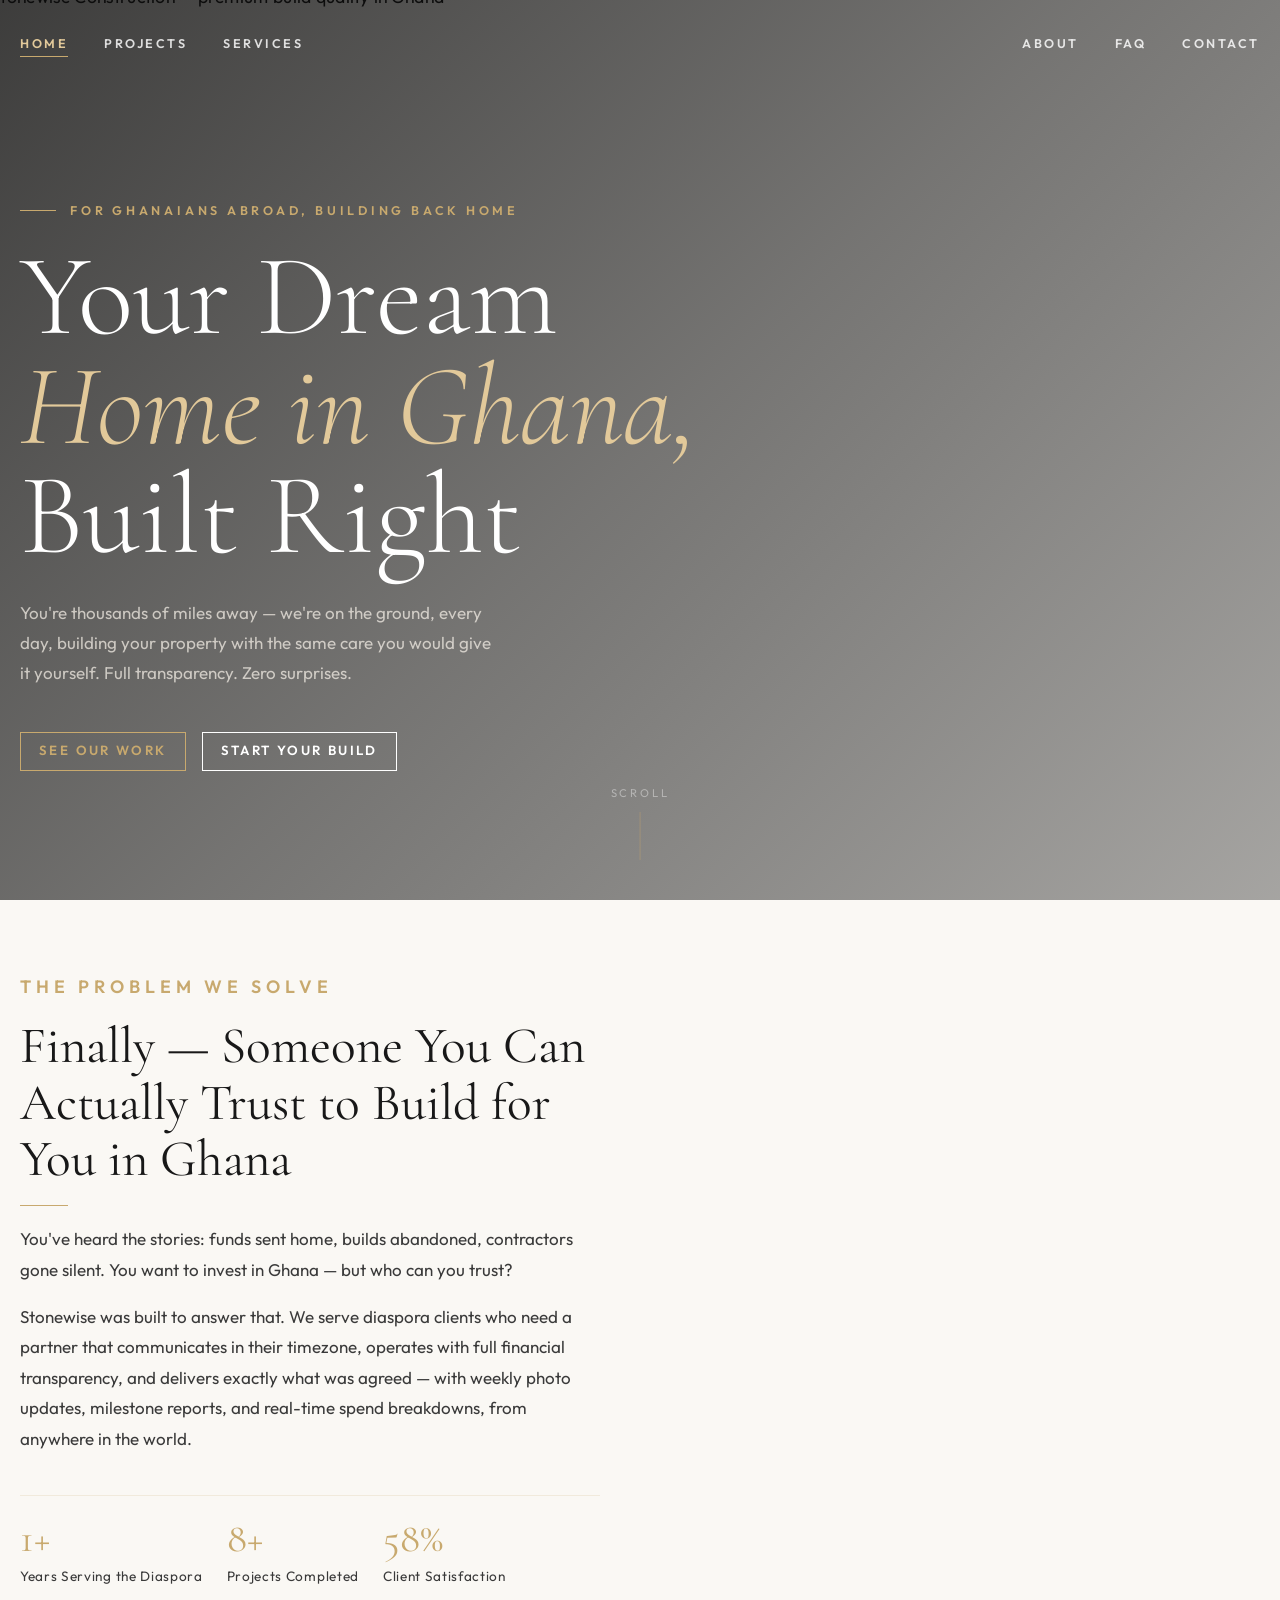
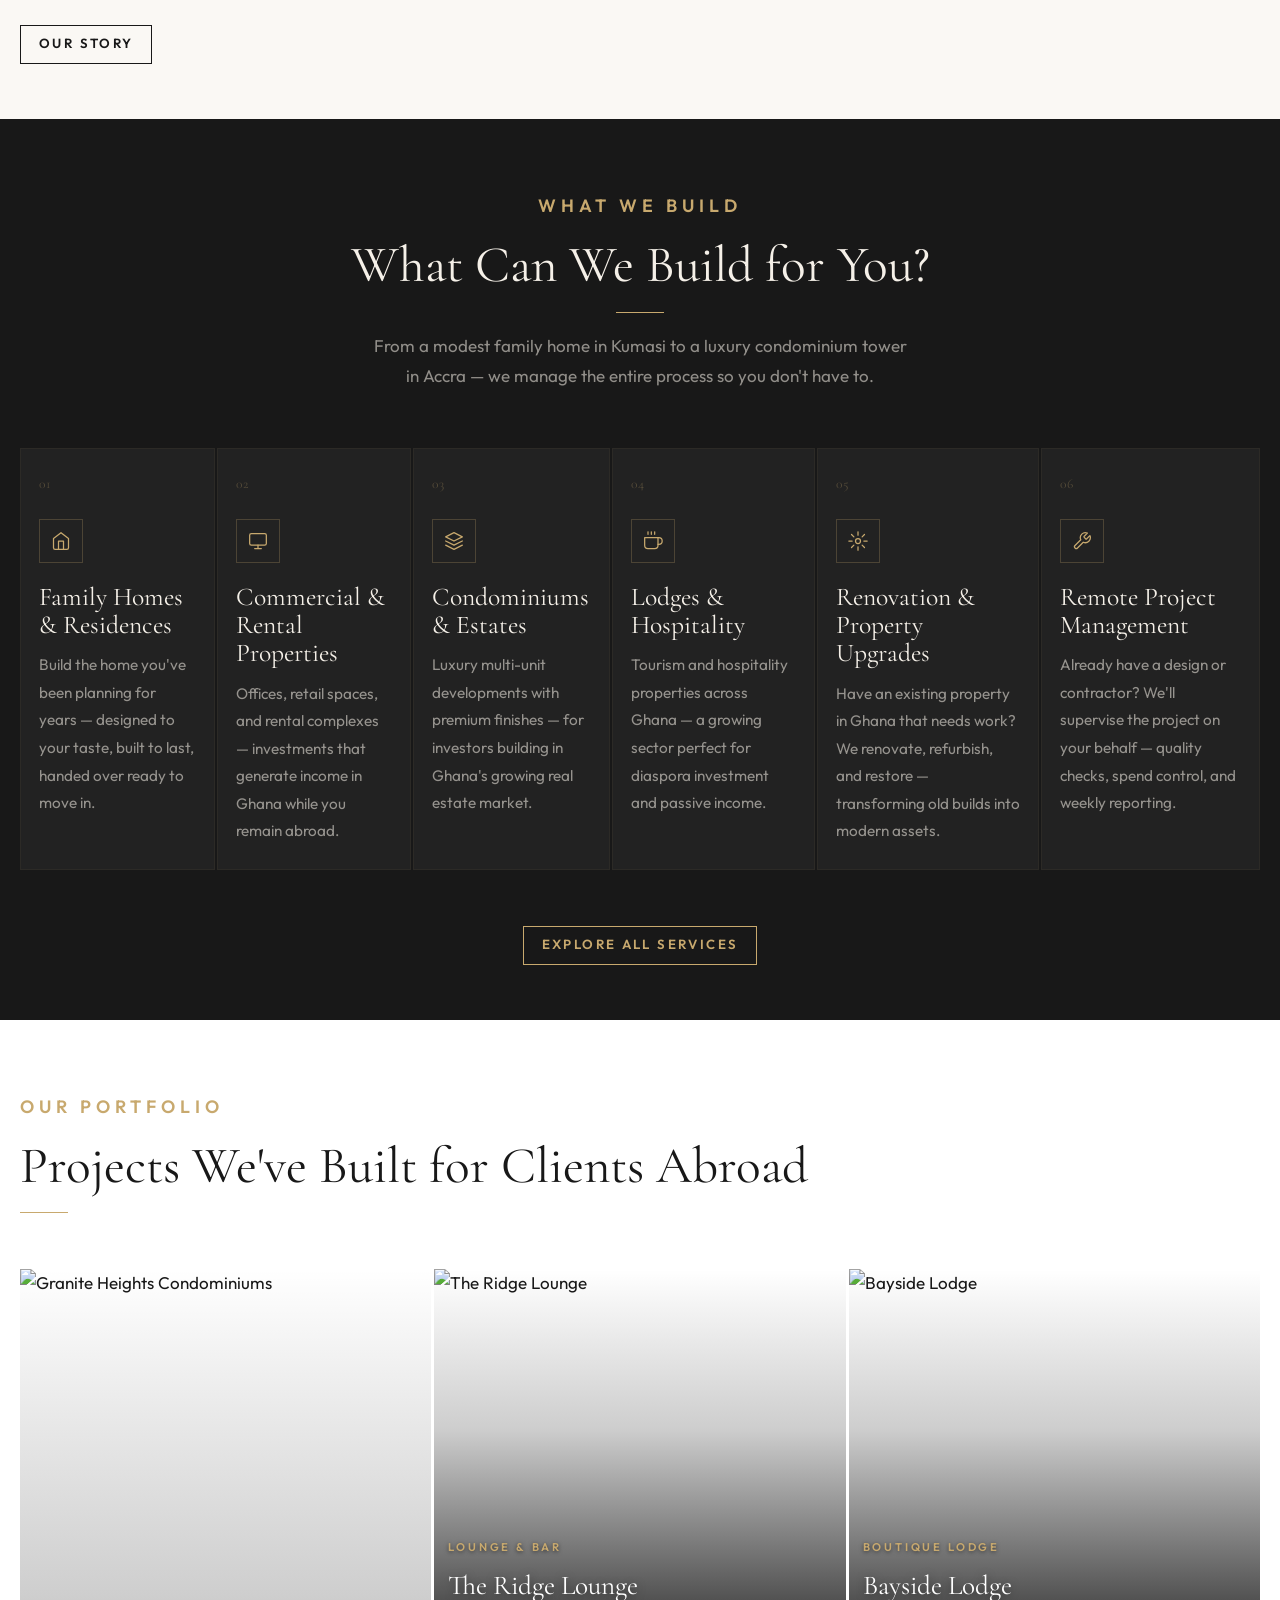
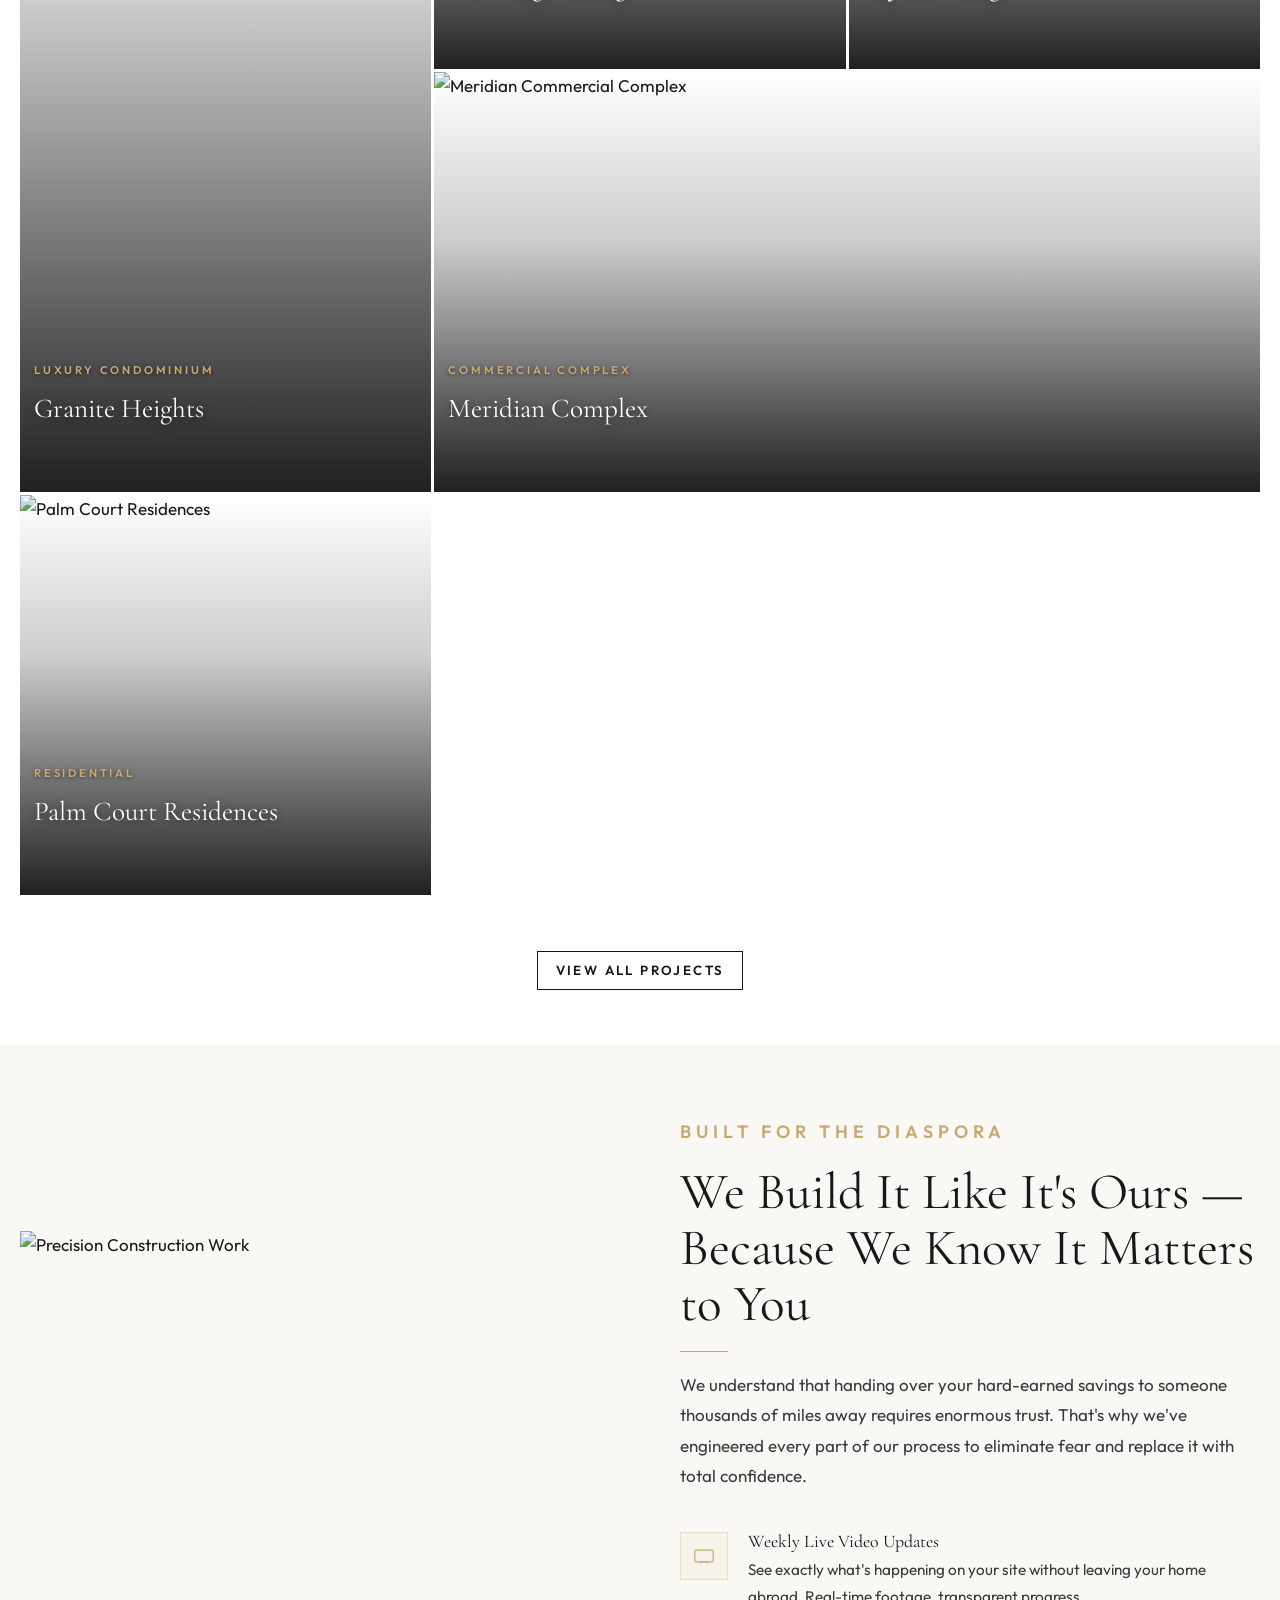
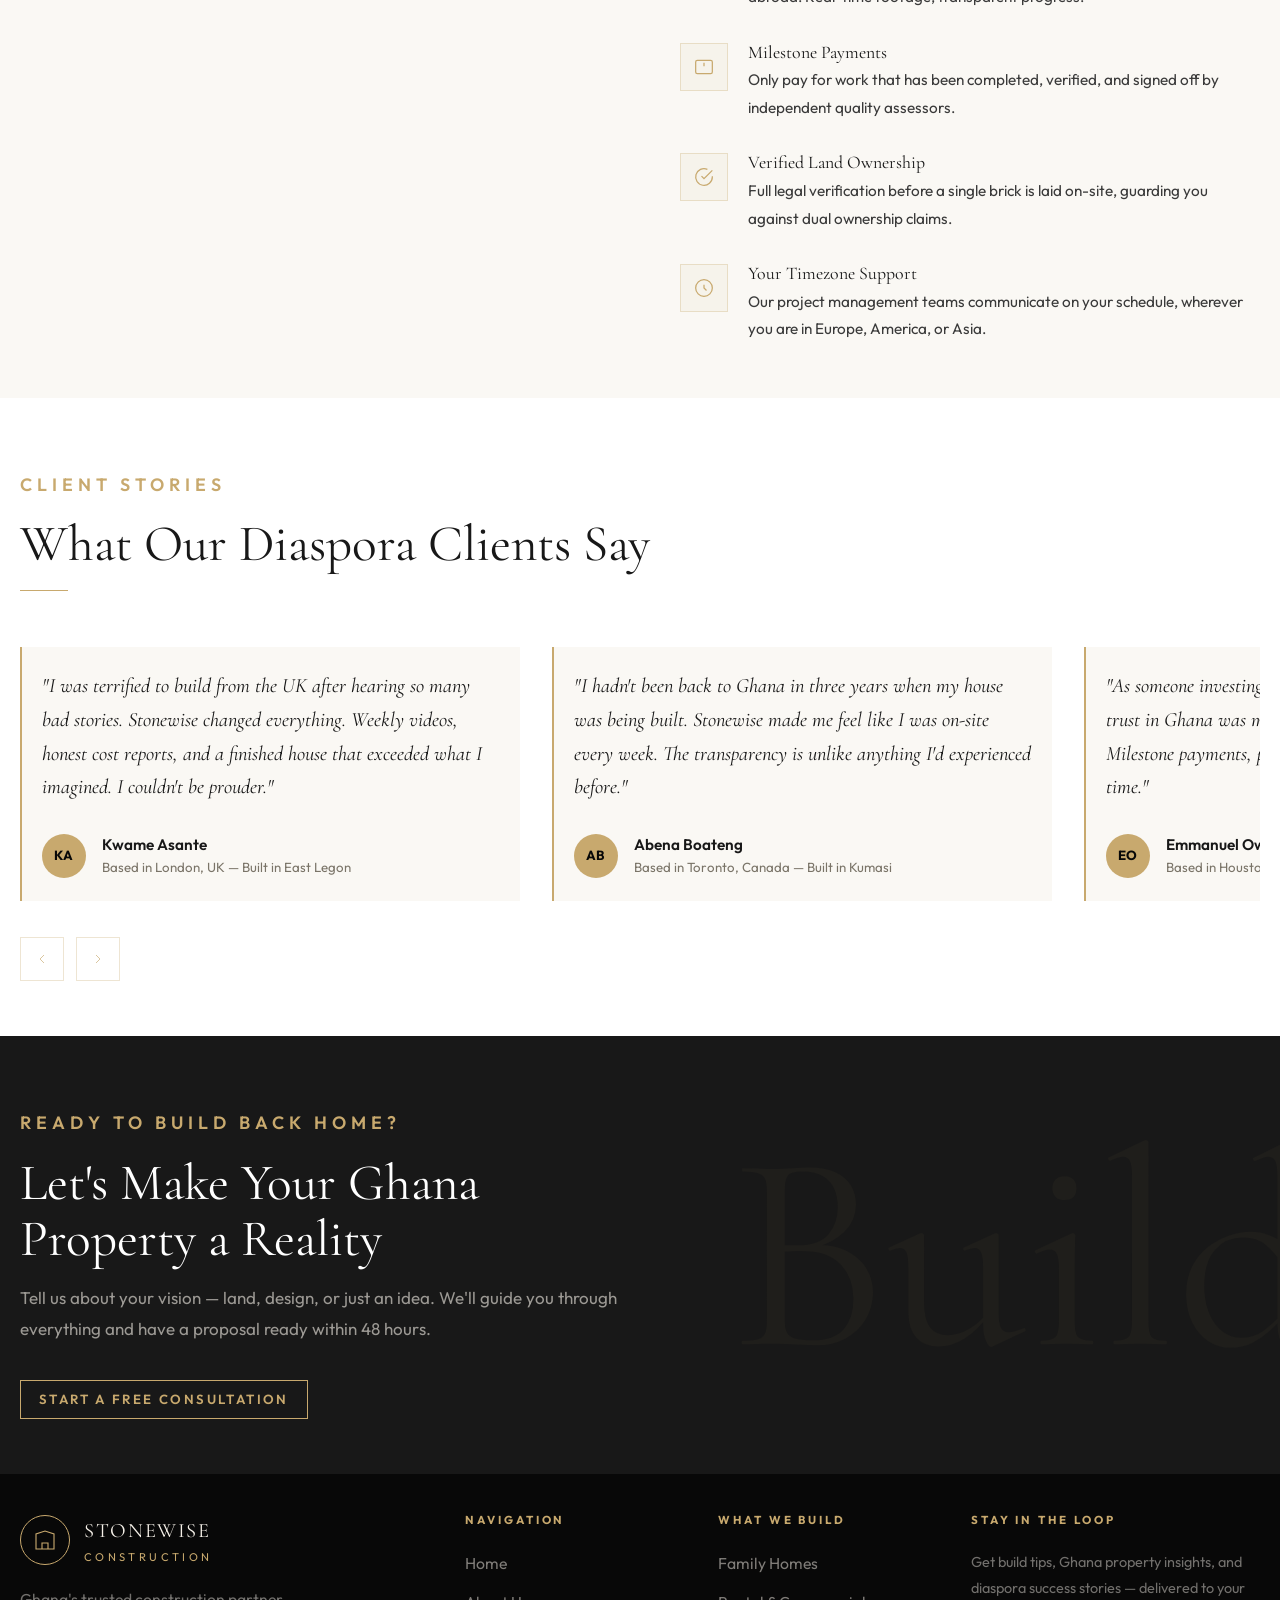
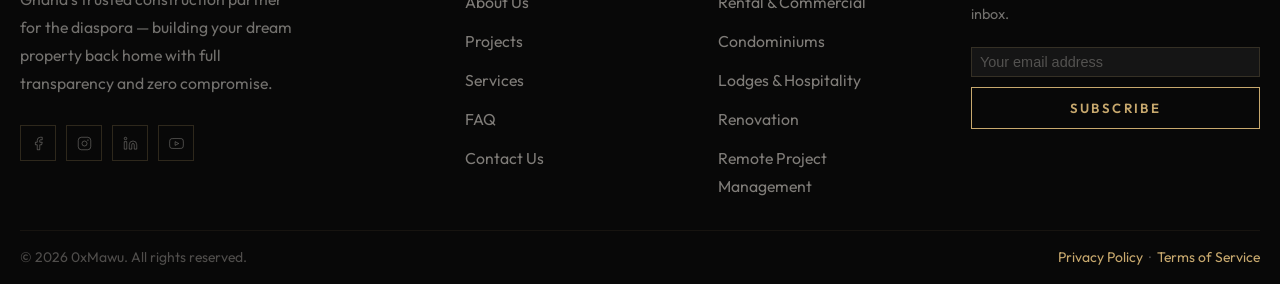
==== commit 73337a31: "index page scroll" ====
--- a/index.html
+++ b/index.html
@@ -90,9 +90,8 @@
         <span class="section-eyebrow">The Problem We Solve</span>
         <h2>Finally — Someone You Can Actually Trust to Build for You in Ghana</h2>
         <div class="section-header__divider"></div>
-        <p>If you live in the UK, USA, Canada, Germany, or anywhere abroad, you've likely heard the horror stories: funds sent home, foundations poured wrong, projects abandoned, or contractors who simply stop picking up the phone. You want to invest in Ghana — but who can you trust?</p>
-        <p style="margin-top:16px;">Stonewise was built specifically to answer that question. We serve Ghanaians and Africans in the diaspora who want to build a home, condominium, or commercial property in Ghana — and need a partner who communicates in their timezone, operates with full financial transparency, and delivers exactly what was agreed.</p>
-        <p style="margin-top:16px;">We send you weekly photo and video updates, milestone reports, and real-time spend breakdowns — so you always know where your money is and what's happening on your site, from anywhere in the world.</p>
+        <p>You've heard the stories: funds sent home, builds abandoned, contractors gone silent. You want to invest in Ghana — but who can you trust?</p>
+        <p style="margin-top:16px;">Stonewise was built to answer that. We serve diaspora clients who need a partner that communicates in their timezone, operates with full financial transparency, and delivers exactly what was agreed — with weekly photo updates, milestone reports, and real-time spend breakdowns, from anywhere in the world.</p>
         <div class="intro__stat-row">
           <div class="intro__stat">
             <h3><span data-counter="3" data-suffix="+">3+</span></h3>
@@ -108,66 +107,6 @@
           </div>
         </div>
         <a href="about.html" class="btn btn--dark" style="margin-top:36px;"><span>Our Story</span></a>
-      </div>
-    </div>
-  </div>
-</section>
-
-<!-- HOW WE WORK FOR YOU (DIASPORA TRUST SECTION) -->
-<section class="why-us">
-  <div class="container">
-    <div class="why-us__grid">
-      <div class="reveal">
-        <img
-          src="https://images.unsplash.com/photo-1590479773265-7464e5d48118?w=900&q=80"
-          alt="Stonewise team on site"
-          class="why-us__img"
-          loading="lazy"
-        />
-      </div>
-      <div class="reveal reveal-delay-2">
-        <span class="section-eyebrow">Built for the Diaspora</span>
-        <h2>We Build It Like It's Ours — Because We Know It Matters to You</h2>
-        <div class="section-header__divider"></div>
-        <p>We understand that handing over your hard-earned savings to someone thousands of miles away requires enormous trust. That's why everything we do is designed to give you complete confidence — even without being on-site.</p>
-        <div class="why-us__list">
-          <div class="why-us__item">
-            <div class="why-us__icon">
-              <svg viewBox="0 0 24 24"><path d="M9 11l3 3L22 4"/><path d="M21 12v7a2 2 0 01-2 2H5a2 2 0 01-2-2V5a2 2 0 012-2h11"/></svg>
-            </div>
-            <div>
-              <h5>Weekly Video &amp; Photo Updates</h5>
-              <p>Every week you receive a structured site report with photos, videos, and a written summary — so you know exactly what happened on your land, even from London or Toronto.</p>
-            </div>
-          </div>
-          <div class="why-us__item">
-            <div class="why-us__icon">
-              <svg viewBox="0 0 24 24"><line x1="12" y1="1" x2="12" y2="23"/><path d="M17 5H9.5a3.5 3.5 0 000 7h5a3.5 3.5 0 010 7H6"/></svg>
-            </div>
-            <div>
-              <h5>Milestone-Based Payments</h5>
-              <p>You only release funds when agreed construction milestones are reached and verified. No open-ended transfers — every payment is tied to a completed, photographed stage of your build.</p>
-            </div>
-          </div>
-          <div class="why-us__item">
-            <div class="why-us__icon">
-              <svg viewBox="0 0 24 24"><circle cx="12" cy="8" r="6"/><path d="M15.477 12.89L17 22l-5-3-5 3 1.523-9.11"/></svg>
-            </div>
-            <div>
-              <h5>A Dedicated Diaspora Liaison</h5>
-              <p>Your project is assigned a single point of contact who is always reachable — by WhatsApp, video call, or phone — and understands the experience of building from abroad.</p>
-            </div>
-          </div>
-          <div class="why-us__item">
-            <div class="why-us__icon">
-              <svg viewBox="0 0 24 24"><path d="M17 21v-2a4 4 0 00-4-4H5a4 4 0 00-4 4v2"/><circle cx="9" cy="7" r="4"/><path d="M23 21v-2a4 4 0 00-3-3.87"/><path d="M16 3.13a4 4 0 010 7.75"/></svg>
-            </div>
-            <div>
-              <h5>Itemised Spend Reporting</h5>
-              <p>Full transparency on every cedi spent. You receive detailed cost breakdowns tied to your budget — no hidden charges, no vague invoices, no surprises at handover.</p>
-            </div>
-          </div>
-        </div>
       </div>
     </div>
   </div>
@@ -182,54 +121,56 @@
       <div class="section-header__divider" style="margin:18px auto;"></div>
       <p style="max-width:540px;margin:0 auto;color:rgba(245,240,232,0.55);">From a modest family home in Kumasi to a luxury condominium tower in Accra — we manage the entire process so you don't have to.</p>
     </div>
-    <div class="services__grid">
-      <div class="service-card reveal">
-        <div class="service-card__number">01</div>
-        <div class="service-card__icon">
-          <svg viewBox="0 0 24 24"><path d="M3 9l9-7 9 7v11a2 2 0 01-2 2H5a2 2 0 01-2-2z"/><polyline points="9 22 9 12 15 12 15 22"/></svg>
-        </div>
-        <h4>Family Homes &amp; Residences</h4>
-        <p>Build the home you've been planning for years — designed to your taste, built to last, handed over ready to move in.</p>
-      </div>
-      <div class="service-card reveal reveal-delay-1">
-        <div class="service-card__number">02</div>
-        <div class="service-card__icon">
-          <svg viewBox="0 0 24 24"><rect x="2" y="3" width="20" height="14" rx="2"/><path d="M8 21h8M12 17v4"/></svg>
-        </div>
-        <h4>Commercial &amp; Rental Properties</h4>
-        <p>Offices, retail spaces, and rental complexes — investments that generate income in Ghana while you remain abroad.</p>
-      </div>
-      <div class="service-card reveal reveal-delay-2">
-        <div class="service-card__number">03</div>
-        <div class="service-card__icon">
-          <svg viewBox="0 0 24 24"><polygon points="12 2 2 7 12 12 22 7 12 2"/><polyline points="2 17 12 22 22 17"/><polyline points="2 12 12 17 22 12"/></svg>
-        </div>
-        <h4>Condominiums &amp; Estates</h4>
-        <p>Luxury multi-unit developments with premium finishes — for investors building in Ghana's growing real estate market.</p>
-      </div>
-      <div class="service-card reveal">
-        <div class="service-card__number">04</div>
-        <div class="service-card__icon">
-          <svg viewBox="0 0 24 24"><path d="M18 8h1a4 4 0 010 8h-1"/><path d="M2 8h16v9a4 4 0 01-4 4H6a4 4 0 01-4-4V8z"/><line x1="6" y1="1" x2="6" y2="4"/><line x1="10" y1="1" x2="10" y2="4"/><line x1="14" y1="1" x2="14" y2="4"/></svg>
-        </div>
-        <h4>Lodges &amp; Hospitality</h4>
-        <p>Tourism and hospitality properties across Ghana — a growing sector perfect for diaspora investment and passive income.</p>
-      </div>
-      <div class="service-card reveal reveal-delay-1">
-        <div class="service-card__number">05</div>
-        <div class="service-card__icon">
-          <svg viewBox="0 0 24 24"><circle cx="12" cy="12" r="3"/><path d="M12 1v4M12 19v4M4.22 4.22l2.83 2.83M16.95 16.95l2.83 2.83M1 12h4M19 12h4M4.22 19.78l2.83-2.83M16.95 7.05l2.83-2.83"/></svg>
-        </div>
-        <h4>Renovation &amp; Property Upgrades</h4>
-        <p>Have an existing property in Ghana that needs work? We renovate, refurbish, and restore — transforming old builds into modern assets.</p>
-      </div>
-      <div class="service-card reveal reveal-delay-2">
-        <div class="service-card__number">06</div>
-        <div class="service-card__icon">
-          <svg viewBox="0 0 24 24"><path d="M14.7 6.3a1 1 0 000 1.4l1.6 1.6a1 1 0 001.4 0l3.77-3.77a6 6 0 01-7.94 7.94l-6.91 6.91a2.12 2.12 0 01-3-3l6.91-6.91a6 6 0 017.94-7.94l-3.76 3.76z"/></svg>
-        </div>
-        <h4>Remote Project Management</h4>
-        <p>Already have a design or contractor? We'll supervise the project on your behalf — quality checks, spend control, and weekly reporting.</p>
+    <div class="services__scroll-track">
+      <div class="services__grid">
+        <div class="service-card reveal">
+          <div class="service-card__number">01</div>
+          <div class="service-card__icon">
+            <svg viewBox="0 0 24 24"><path d="M3 9l9-7 9 7v11a2 2 0 01-2 2H5a2 2 0 01-2-2z"/><polyline points="9 22 9 12 15 12 15 22"/></svg>
+          </div>
+          <h4>Family Homes &amp; Residences</h4>
+          <p>Build the home you've been planning for years — designed to your taste, built to last, handed over ready to move in.</p>
+        </div>
+        <div class="service-card reveal reveal-delay-1">
+          <div class="service-card__number">02</div>
+          <div class="service-card__icon">
+            <svg viewBox="0 0 24 24"><rect x="2" y="3" width="20" height="14" rx="2"/><path d="M8 21h8M12 17v4"/></svg>
+          </div>
+          <h4>Commercial &amp; Rental Properties</h4>
+          <p>Offices, retail spaces, and rental complexes — investments that generate income in Ghana while you remain abroad.</p>
+        </div>
+        <div class="service-card reveal reveal-delay-2">
+          <div class="service-card__number">03</div>
+          <div class="service-card__icon">
+            <svg viewBox="0 0 24 24"><polygon points="12 2 2 7 12 12 22 7 12 2"/><polyline points="2 17 12 22 22 17"/><polyline points="2 12 12 17 22 12"/></svg>
+          </div>
+          <h4>Condominiums &amp; Estates</h4>
+          <p>Luxury multi-unit developments with premium finishes — for investors building in Ghana's growing real estate market.</p>
+        </div>
+        <div class="service-card reveal">
+          <div class="service-card__number">04</div>
+          <div class="service-card__icon">
+            <svg viewBox="0 0 24 24"><path d="M18 8h1a4 4 0 010 8h-1"/><path d="M2 8h16v9a4 4 0 01-4 4H6a4 4 0 01-4-4V8z"/><line x1="6" y1="1" x2="6" y2="4"/><line x1="10" y1="1" x2="10" y2="4"/><line x1="14" y1="1" x2="14" y2="4"/></svg>
+          </div>
+          <h4>Lodges &amp; Hospitality</h4>
+          <p>Tourism and hospitality properties across Ghana — a growing sector perfect for diaspora investment and passive income.</p>
+        </div>
+        <div class="service-card reveal reveal-delay-1">
+          <div class="service-card__number">05</div>
+          <div class="service-card__icon">
+            <svg viewBox="0 0 24 24"><circle cx="12" cy="12" r="3"/><path d="M12 1v4M12 19v4M4.22 4.22l2.83 2.83M16.95 16.95l2.83 2.83M1 12h4M19 12h4M4.22 19.78l2.83-2.83M16.95 7.05l2.83-2.83"/></svg>
+          </div>
+          <h4>Renovation &amp; Property Upgrades</h4>
+          <p>Have an existing property in Ghana that needs work? We renovate, refurbish, and restore — transforming old builds into modern assets.</p>
+        </div>
+        <div class="service-card reveal reveal-delay-2">
+          <div class="service-card__number">06</div>
+          <div class="service-card__icon">
+            <svg viewBox="0 0 24 24"><path d="M14.7 6.3a1 1 0 000 1.4l1.6 1.6a1 1 0 001.4 0l3.77-3.77a6 6 0 01-7.94 7.94l-6.91 6.91a2.12 2.12 0 01-3-3l6.91-6.91a6 6 0 017.94-7.94l-3.76 3.76z"/></svg>
+          </div>
+          <h4>Remote Project Management</h4>
+          <p>Already have a design or contractor? We'll supervise the project on your behalf — quality checks, spend control, and weekly reporting.</p>
+        </div>
       </div>
     </div>
     <div style="text-align:center;margin-top:56px;" class="reveal">
@@ -246,65 +187,132 @@
       <h2>Projects We've Built for Clients Abroad</h2>
       <div class="section-header__divider"></div>
     </div>
-    <div class="projects__grid">
-      <a href="projects/granite-heights.html" class="project-card project-card--tall" data-category="condominium">
-        <div class="project-card__media">
-          <img src="https://images.unsplash.com/photo-1545324418-cc1a3fa10c00?w=900&q=80" alt="Granite Heights Condominiums" loading="lazy"/>
-        </div>
-        <div class="project-card__overlay"></div>
-        <div class="project-card__info">
-          <div class="project-card__cat">Luxury Condominium</div>
-          <div class="project-card__name">Granite Heights</div>
-          <div class="project-card__link">View Project <svg viewBox="0 0 24 24"><line x1="5" y1="12" x2="19" y2="12"/><polyline points="12 5 19 12 12 19"/></svg></div>
-        </div>
-      </a>
-      <a href="projects/the-ridge-lounge.html" class="project-card" data-category="lounge">
-        <div class="project-card__media">
-          <img src="https://images.unsplash.com/photo-1517248135467-4c7edcad34c4?w=900&q=80" alt="The Ridge Lounge" loading="lazy"/>
-        </div>
-        <div class="project-card__overlay"></div>
-        <div class="project-card__info">
-          <div class="project-card__cat">Lounge &amp; Bar</div>
-          <div class="project-card__name">The Ridge Lounge</div>
-          <div class="project-card__link">View Project <svg viewBox="0 0 24 24"><line x1="5" y1="12" x2="19" y2="12"/><polyline points="12 5 19 12 12 19"/></svg></div>
-        </div>
-      </a>
-      <a href="projects/bayside-lodge.html" class="project-card" data-category="lodge">
-        <div class="project-card__media">
-          <img src="https://images.unsplash.com/photo-1582719508461-905c673771fd?w=900&q=80" alt="Bayside Lodge" loading="lazy"/>
-        </div>
-        <div class="project-card__overlay"></div>
-        <div class="project-card__info">
-          <div class="project-card__cat">Boutique Lodge</div>
-          <div class="project-card__name">Bayside Lodge</div>
-          <div class="project-card__link">View Project <svg viewBox="0 0 24 24"><line x1="5" y1="12" x2="19" y2="12"/><polyline points="12 5 19 12 12 19"/></svg></div>
-        </div>
-      </a>
-      <a href="projects/meridian-complex.html" class="project-card project-card--wide" data-category="commercial">
-        <div class="project-card__media">
-          <img src="https://images.unsplash.com/photo-1486406146926-c627a92ad1ab?w=1200&q=80" alt="Meridian Commercial Complex" loading="lazy"/>
-        </div>
-        <div class="project-card__overlay"></div>
-        <div class="project-card__info">
-          <div class="project-card__cat">Commercial Complex</div>
-          <div class="project-card__name">Meridian Complex</div>
-          <div class="project-card__link">View Project <svg viewBox="0 0 24 24"><line x1="5" y1="12" x2="19" y2="12"/><polyline points="12 5 19 12 12 19"/></svg></div>
-        </div>
-      </a>
-      <a href="projects/palm-court-residences.html" class="project-card" data-category="residential">
-        <div class="project-card__media">
-          <img src="https://images.unsplash.com/photo-1600596542815-ffad4c1539a9?w=900&q=80" alt="Palm Court Residences" loading="lazy"/>
-        </div>
-        <div class="project-card__overlay"></div>
-        <div class="project-card__info">
-          <div class="project-card__cat">Residential</div>
-          <div class="project-card__name">Palm Court Residences</div>
-          <div class="project-card__link">View Project <svg viewBox="0 0 24 24"><line x1="5" y1="12" x2="19" y2="12"/><polyline points="12 5 19 12 12 19"/></svg></div>
-        </div>
-      </a>
+    <div class="projects__scroll-track">
+      <div class="projects__grid">
+        <a href="projects/granite-heights.html" class="project-card project-card--tall" data-category="condominium">
+          <div class="project-card__media">
+            <img src="https://images.unsplash.com/photo-1545324418-cc1a3fa10c00?w=900&q=80" alt="Granite Heights Condominiums" loading="lazy"/>
+          </div>
+          <div class="project-card__overlay"></div>
+          <div class="project-card__info">
+            <div class="project-card__cat">Luxury Condominium</div>
+            <div class="project-card__name">Granite Heights</div>
+            <div class="project-card__link">View Project <svg viewBox="0 0 24 24"><line x1="5" y1="12" x2="19" y2="12"/><polyline points="12 5 19 12 12 19"/></svg></div>
+          </div>
+        </a>
+        <a href="projects/the-ridge-lounge.html" class="project-card" data-category="lounge">
+          <div class="project-card__media">
+            <img src="https://images.unsplash.com/photo-1517248135467-4c7edcad34c4?w=900&q=80" alt="The Ridge Lounge" loading="lazy"/>
+          </div>
+          <div class="project-card__overlay"></div>
+          <div class="project-card__info">
+            <div class="project-card__cat">Lounge &amp; Bar</div>
+            <div class="project-card__name">The Ridge Lounge</div>
+            <div class="project-card__link">View Project <svg viewBox="0 0 24 24"><line x1="5" y1="12" x2="19" y2="12"/><polyline points="12 5 19 12 12 19"/></svg></div>
+          </div>
+        </a>
+        <a href="projects/bayside-lodge.html" class="project-card" data-category="lodge">
+          <div class="project-card__media">
+            <img src="https://images.unsplash.com/photo-1582719508461-905c673771fd?w=900&q=80" alt="Bayside Lodge" loading="lazy"/>
+          </div>
+          <div class="project-card__overlay"></div>
+          <div class="project-card__info">
+            <div class="project-card__cat">Boutique Lodge</div>
+            <div class="project-card__name">Bayside Lodge</div>
+            <div class="project-card__link">View Project <svg viewBox="0 0 24 24"><line x1="5" y1="12" x2="19" y2="12"/><polyline points="12 5 19 12 12 19"/></svg></div>
+          </div>
+        </a>
+        <a href="projects/meridian-complex.html" class="project-card project-card--wide" data-category="commercial">
+          <div class="project-card__media">
+            <img src="https://images.unsplash.com/photo-1486406146926-c627a92ad1ab?w=1200&q=80" alt="Meridian Commercial Complex" loading="lazy"/>
+          </div>
+          <div class="project-card__overlay"></div>
+          <div class="project-card__info">
+            <div class="project-card__cat">Commercial Complex</div>
+            <div class="project-card__name">Meridian Complex</div>
+            <div class="project-card__link">View Project <svg viewBox="0 0 24 24"><line x1="5" y1="12" x2="19" y2="12"/><polyline points="12 5 19 12 12 19"/></svg></div>
+          </div>
+        </a>
+        <a href="projects/palm-court-residences.html" class="project-card" data-category="residential">
+          <div class="project-card__media">
+            <img src="https://images.unsplash.com/photo-1600596542815-ffad4c1539a9?w=900&q=80" alt="Palm Court Residences" loading="lazy"/>
+          </div>
+          <div class="project-card__overlay"></div>
+          <div class="project-card__info">
+            <div class="project-card__cat">Residential</div>
+            <div class="project-card__name">Palm Court Residences</div>
+            <div class="project-card__link">View Project <svg viewBox="0 0 24 24"><line x1="5" y1="12" x2="19" y2="12"/><polyline points="12 5 19 12 12 19"/></svg></div>
+          </div>
+        </a>
+      </div>
     </div>
     <div style="text-align:center;margin-top:56px;" class="reveal">
       <a href="projects.html" class="btn btn--dark"><span>View All Projects</span></a>
+    </div>
+  </div>
+</section>
+
+<!-- HOW WE WORK FOR YOU (DIASPORA TRUST SECTION) -->
+<section class="why-us">
+  <div class="container">
+    <div class="why-us__grid">
+      <div class="reveal">
+        <img src="https://images.unsplash.com/photo-1541888946425-d81bb19240f5?w=800&q=80" alt="Precision Construction Work" class="why-us__img" />
+      </div>
+      <div class="reveal reveal-delay-2">
+        <span class="section-eyebrow">Built for the Diaspora</span>
+        <h2>We Build It Like It's Ours — Because We Know It Matters to You</h2>
+        <div class="section-header__divider"></div>
+        <p>We understand that handing over your hard-earned savings to someone thousands of miles away requires enormous trust. That's why we've engineered every part of our process to eliminate fear and replace it with total confidence.</p>
+        
+        <!-- THE SCROLL-TRACK WRAPPER -->
+        <div class="why-us__scroll-track">
+          <div class="why-us__list">
+            
+            <div class="why-us__item">
+              <div class="why-us__icon">
+                <svg viewBox="0 0 24 24"><path d="M23 7a2 2 0 0 0-2-2H3a2 2 0 0 0-2 2v10a2 2 0 0 0 2 2h18a2 2 0 0 0 2-2V7z"/><polyline points="16 21 16 19 8 19 8 21"/></svg>
+              </div>
+              <div class="why-us__item-content">
+                <h5>Weekly Live Video Updates</h5>
+                <p>See exactly what's happening on your site without leaving your home abroad. Real-time footage, transparent progress.</p>
+              </div>
+            </div>
+
+            <div class="why-us__item">
+              <div class="why-us__icon">
+                <svg viewBox="0 0 24 24"><rect x="2" y="4" width="20" height="16" rx="2"/><path d="M12 11V7"/></svg>
+              </div>
+              <div class="why-us__item-content">
+                <h5>Milestone Payments</h5>
+                <p>Only pay for work that has been completed, verified, and signed off by independent quality assessors.</p>
+              </div>
+            </div>
+
+            <div class="why-us__item">
+              <div class="why-us__icon">
+                <svg viewBox="0 0 24 24"><path d="M22 11.08V12a10 10 0 1 1-5.93-9.14"/><polyline points="22 4 12 14.01 9 11.01"/></svg>
+              </div>
+              <div class="why-us__item-content">
+                <h5>Verified Land Ownership</h5>
+                <p>Full legal verification before a single brick is laid on-site, guarding you against dual ownership claims.</p>
+              </div>
+            </div>
+
+            <div class="why-us__item">
+              <div class="why-us__icon">
+                <svg viewBox="0 0 24 24"><circle cx="12" cy="12" r="10"/><path d="M12 8v4l3 3"/></svg>
+              </div>
+              <div class="why-us__item-content">
+                <h5>Your Timezone Support</h5>
+                <p>Our project management teams communicate on your schedule, wherever you are in Europe, America, or Asia.</p>
+              </div>
+            </div>
+
+          </div>
+        </div>
+
+      </div>
     </div>
   </div>
 </section>
--- a/css/style.css
+++ b/css/style.css
@@ -70,6 +70,7 @@
      margin-top: 1rem;
 
    }
+
    
    .section-header__divider {
      width: 48px;
@@ -483,14 +484,27 @@
    .why-us__item p  { font-size: 0.9rem; }
    
    /* ── TESTIMONIALS ──────────────────────────────────────────── */
-   .testimonials { background: var(--white); }
-   .testimonials__track { overflow: hidden; margin-top: 48px; }
+   .testimonials { background: var(--white); width: 100%; }
+
+   .testimonials__track { 
+     overflow: hidden; 
+     margin-top: 48px; 
+     width: 100%; /* Ensure track takes full width */
+   }
+   
    .testimonials__slider {
-     display: flex; gap: 32px; transition: transform 0.6s cubic-bezier(0.4,0,0.2,1);
-   }
+     display: flex; 
+     gap: 32px; 
+     transition: transform 0.6s cubic-bezier(0.4,0,0.2,1);
+     width: max-content; /* Allows the slider to hold all cards side-by-side */
+   }
+   
    .testimonial-card {
-     min-width: 500px; background: var(--offwhite);
-     padding: 22px 20px; border-left: 2px solid var(--gold);
+     width: 500px; /* Changed from min-width to fixed width */
+     max-width: 85vw; /* Prevents overflow on smaller screens */
+     background: var(--offwhite);
+     padding: 22px 20px; 
+     border-left: 2px solid var(--gold);
      flex-shrink: 0;
    }
    .testimonial-card__text {
@@ -953,12 +967,27 @@
    #back-to-top:hover { background: var(--charcoal); color: var(--gold); }
    #back-to-top svg { width: 18px; height: 18px; stroke: currentColor; fill: none; }
    
+   /* ── HORIZONTAL SCROLL TRACKS ──────────────────────────────── */
+   /*
+    * These wrappers clip + scroll their inner grid horizontally on mobile.
+    * On desktop the inner grid lays out normally (no scroll needed).
+    * Each track follows the same testimonials__track / testimonials__slider pattern.
+    */
+
+   /* --- Shared scroll-track shell (overflow clip) --- */
+   .services__scroll-track,
+   .projects__scroll-track,
+   .why-us__scroll-track,
+   .process-scroll-track {
+     /* Desktop: plain block so the inner grid displays normally */
+     width: 100%;
+   }
+
    /* ── RESPONSIVE ─────────────────────────────────────────────── */
    @media (max-width: 1024px) {
-    .services__grid, .p {
-      display: none;
+    /* services__grid is visible at all sizes — scroll track handles mobile */
+    
     }
-  }
 
 
    @media (max-width: 1100px) {
@@ -989,7 +1018,8 @@
      .header__nav-left, .header__nav-right { display: none; }
      .header__inner { grid-template-columns: 1fr auto 1fr; }
      .header__hamburger { display: flex; }
-     .services__grid, .values__grid, .projects__grid, .all-projects__grid { grid-template-columns: 1fr; }
+     .values__grid, .all-projects__grid { grid-template-columns: 1fr; }
+     /* services__grid and projects__grid are handled by scroll-track flex above */
      .team__grid { grid-template-columns: 1fr 1fr; }
      /* Footer compact horizontal strip */
      #site-footer { padding: 18px 0 0; }
@@ -1019,6 +1049,88 @@
      /* Hide decorative accent to prevent horizontal overflow */
      .intro__img-accent { display: none; }
      .testimonial-card { min-width: calc(100vw - 48px); }
+
+     /* Fade-edge scroll hint — shows content continues beyond screen */
+     .services__scroll-track,
+     .projects__scroll-track,
+     .why-us__scroll-track,
+     .process-scroll-track {
+       position: relative;
+     }
+
+     /* ── Horizontal scroll tracks on mobile ── */
+     .services__scroll-track,
+     .projects__scroll-track,
+     .why-us__scroll-track,
+     .process-scroll-track {
+       overflow-x: auto;
+       overflow-y: visible;
+       -webkit-overflow-scrolling: touch;
+       scrollbar-width: none;          /* Firefox */
+       padding-bottom: 16px;           /* room for momentum scroll */
+       margin: 0 -8px;                 /* bleed to edge on mobile */
+       padding-left: 8px;
+     }
+     .services__scroll-track::-webkit-scrollbar,
+     .projects__scroll-track::-webkit-scrollbar,
+     .why-us__scroll-track::-webkit-scrollbar,
+     .process-scroll-track::-webkit-scrollbar { display: none; }
+
+     /* Services cards — horizontal row */
+     .services__scroll-track .services__grid {
+       display: flex !important;
+       flex-direction: row;
+       flex-wrap: nowrap;
+       gap: 12px;
+       width: max-content;
+       margin-top: 0;
+     }
+     .services__scroll-track .service-card {
+       width: 72vw;
+       max-width: 280px;
+       flex-shrink: 0;
+     }
+
+     /* Project cards — horizontal row */
+     .projects__scroll-track .projects__grid {
+       display: flex !important;
+       flex-direction: row;
+       flex-wrap: nowrap;
+       gap: 10px;
+       width: max-content;
+     }
+     .projects__scroll-track .project-card,
+     .projects__scroll-track .project-card--tall,
+     .projects__scroll-track .project-card--wide {
+       width: 72vw;
+       max-width: 300px;
+       flex-shrink: 0;
+       grid-row: unset;
+       grid-column: unset;
+     }
+     .projects__scroll-track .project-card__media,
+     .projects__scroll-track .project-card--tall .project-card__media,
+     .projects__scroll-track .project-card--wide .project-card__media {
+       min-height: 240px;
+       height: 240px;
+     }
+
+
+     /* Process / How It Works steps — horizontal row */
+     .process-scroll-track .process-grid {
+       display: flex !important;
+       flex-direction: row;
+       flex-wrap: nowrap;
+       gap: 12px;
+       width: max-content;
+       margin-top: 0;
+     }
+     .process-scroll-track .process-grid::before { display: none; }
+     .process-scroll-track .process-step {
+       width: 64vw;
+       max-width: 240px;
+       flex-shrink: 0;
+     }
      .gallery-grid, .video-grid { grid-template-columns: 1fr; }
      .gallery-item img, .gallery-item--wide img, .gallery-item--tall img { height: 240px; }
      .gallery-item--wide, .gallery-item--tall { grid-column: span 1; grid-row: span 1; }
@@ -1032,7 +1144,7 @@
      .process-grid { grid-template-columns: 1fr 1fr; }
      .project-hero__meta { gap: 20px; }
      .intro__stat-row { grid-template-columns: repeat(3,1fr); gap: 16px; margin-bottom: 1rem}
-     .services{display: none;}
+     /* .services is now always visible — scroll track handles mobile layout */
    }
    @media (max-width: 480px) {
      .container, .container--narrow { padding: 0 8px; }
@@ -1041,7 +1153,58 @@
      .team__grid { grid-template-columns: 1fr; }
      .intro__stat-row { grid-template-columns: 1fr; }
      .process-grid { grid-template-columns: 1fr; }
-     .services__grid {
-      display: flex; grid-template-columns: repeat(3,1fr); gap: 2px; margin-top: 56px;
+   }
+
+
+   /* ==========================================================================
+   DIASPORA HORIZONTAL SCROLL TRACK (MOBILE OVERRIDES)
+   ========================================================================== */
+
+   @media (max-width: 768px) {
+    /* 1. Prevent the grid parent from compressing layouts */
+    .why-us__grid { 
+      display: block; 
+      overflow: hidden; 
     }
-   }+    
+    /* 2. Configure the new track to allow sideways swiping */
+    .why-us__scroll-track {
+      display: block;
+      overflow-x: auto;
+      overflow-y: hidden;
+      scroll-snap-type: x mandatory;
+      scrollbar-width: none;               /* Hides scrollbar on Firefox */
+      -webkit-overflow-scrolling: touch;   /* Smooth scrolling physics for iPhone/Safari */
+      margin-top: 32px;
+      padding-bottom: 15px;
+      width: 100%;
+    }
+    
+    /* Hides scrollbars on Chrome, Safari, and Opera */
+    .why-us__scroll-track::-webkit-scrollbar {
+      display: none;
+    }
+    
+    /* 3. Force your list to stay on a single horizontal row */
+    .why-us__list {
+      display: flex;
+      flex-direction: row;
+      flex-wrap: nowrap;
+      gap: 20px;
+      width: max-content;
+      padding-right: 20px;
+      margin-top: 0;
+    }
+    
+    /* 4. Ensure each individual feature card card behaves nicely as a slide */
+    .why-us__item {
+      width: 290px;
+      max-width: 80vw;
+      scroll-snap-align: start;
+      flex-shrink: 0;
+      background: var(--white);
+      padding: 20px;
+      border: 1px solid rgba(200,169,110,0.1);
+      box-shadow: var(--shadow-sm);
+    }
+  }
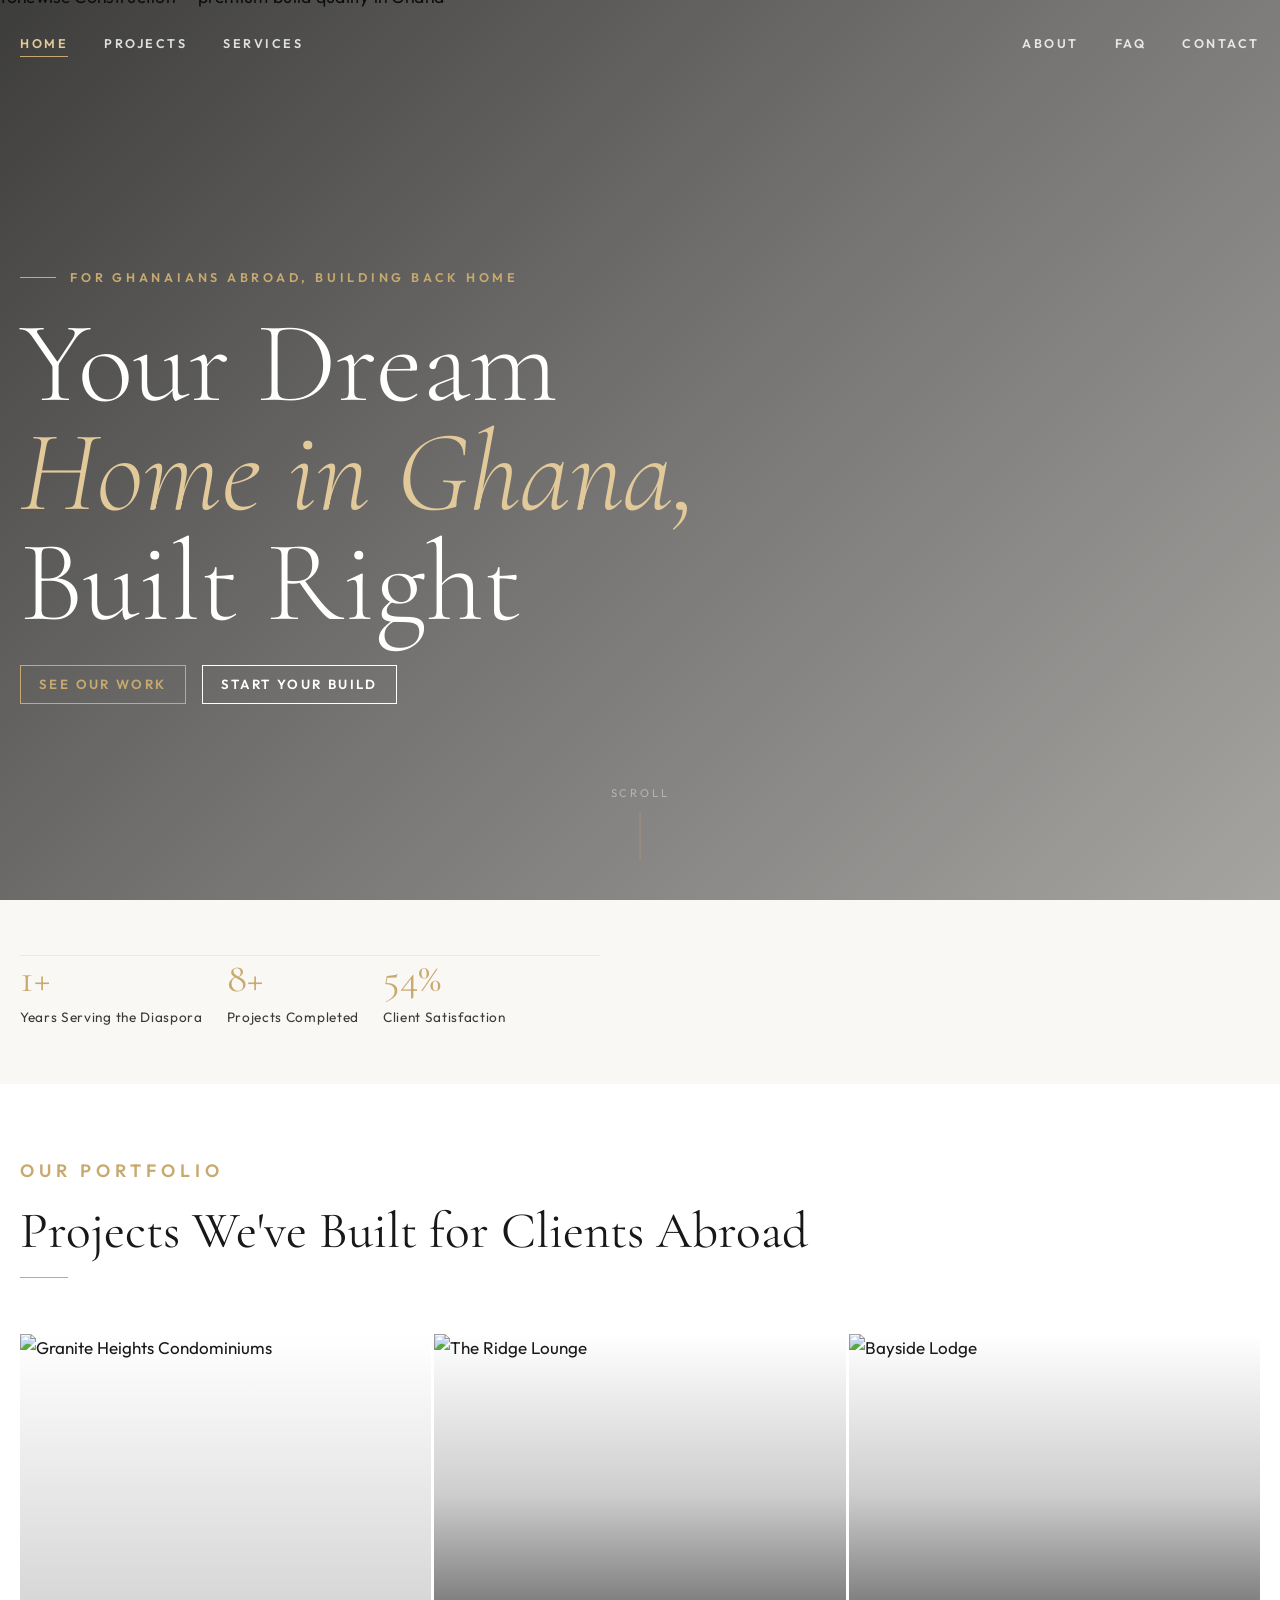
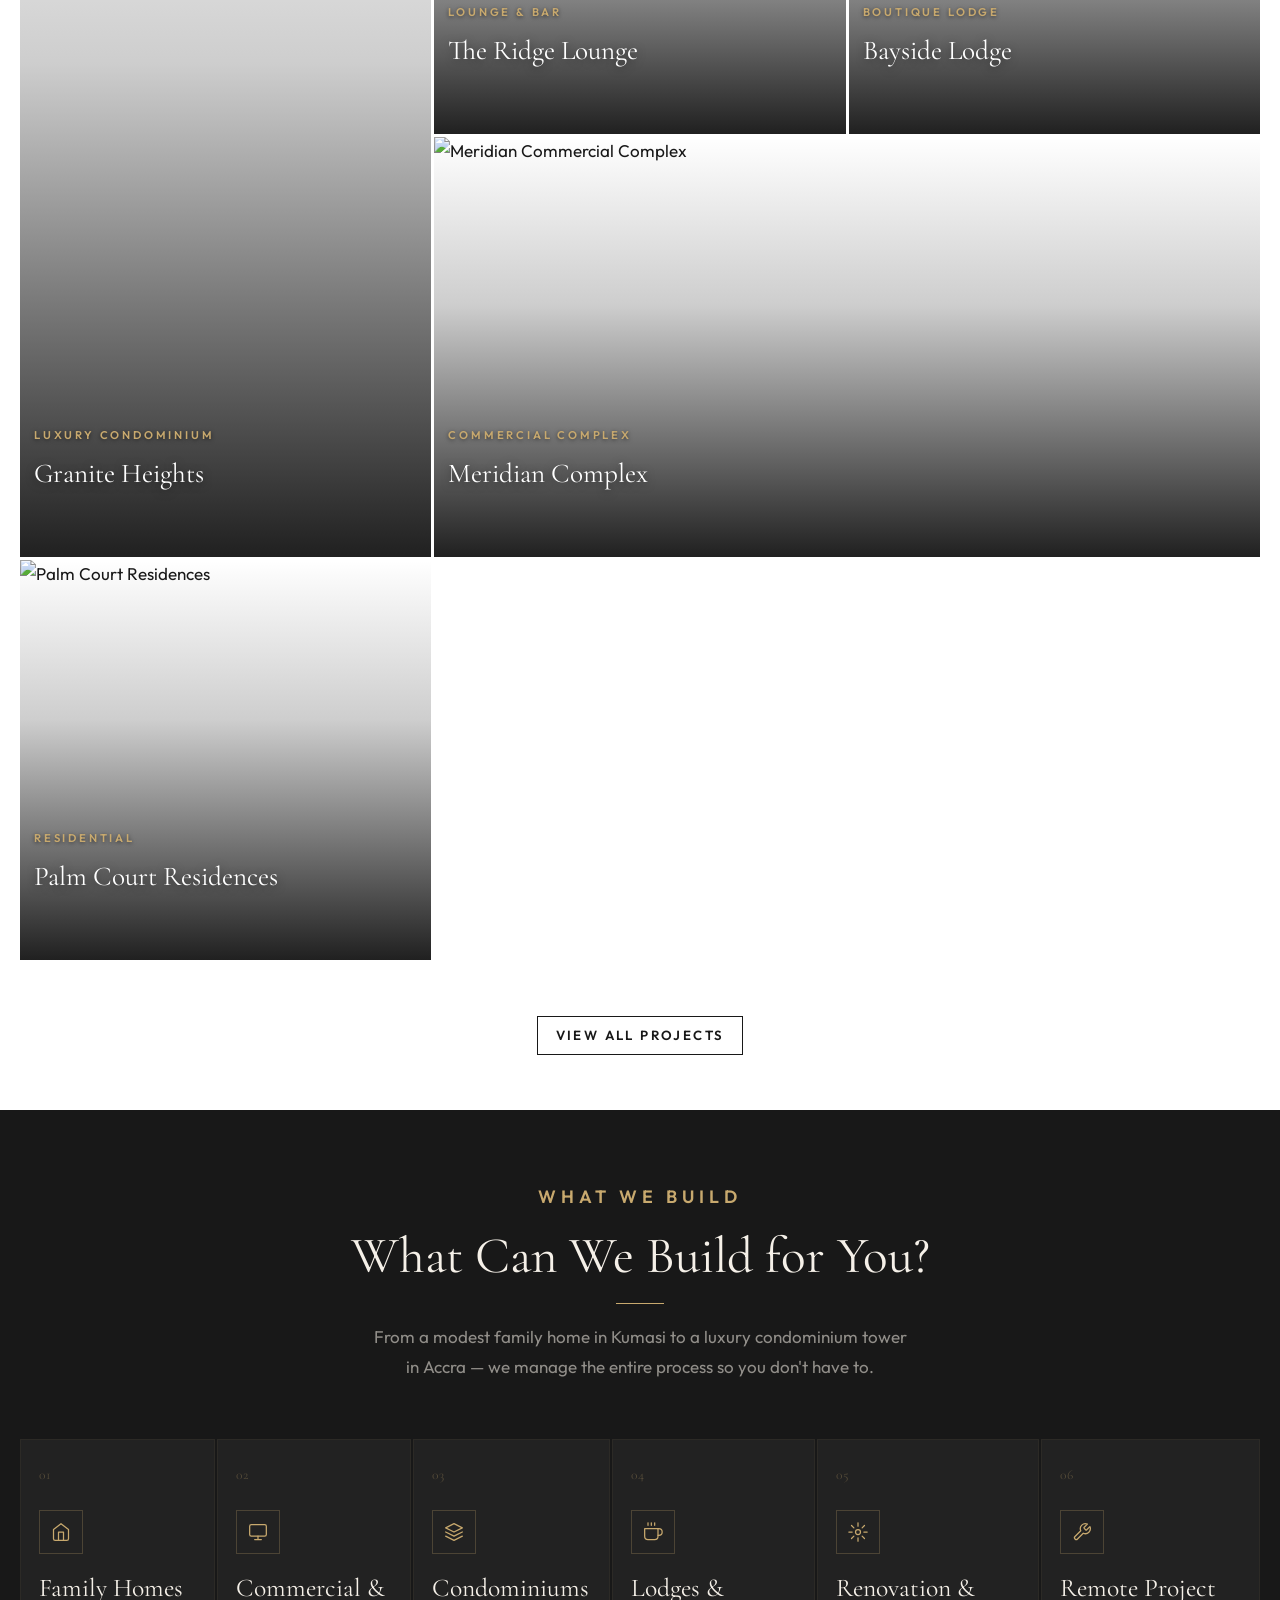
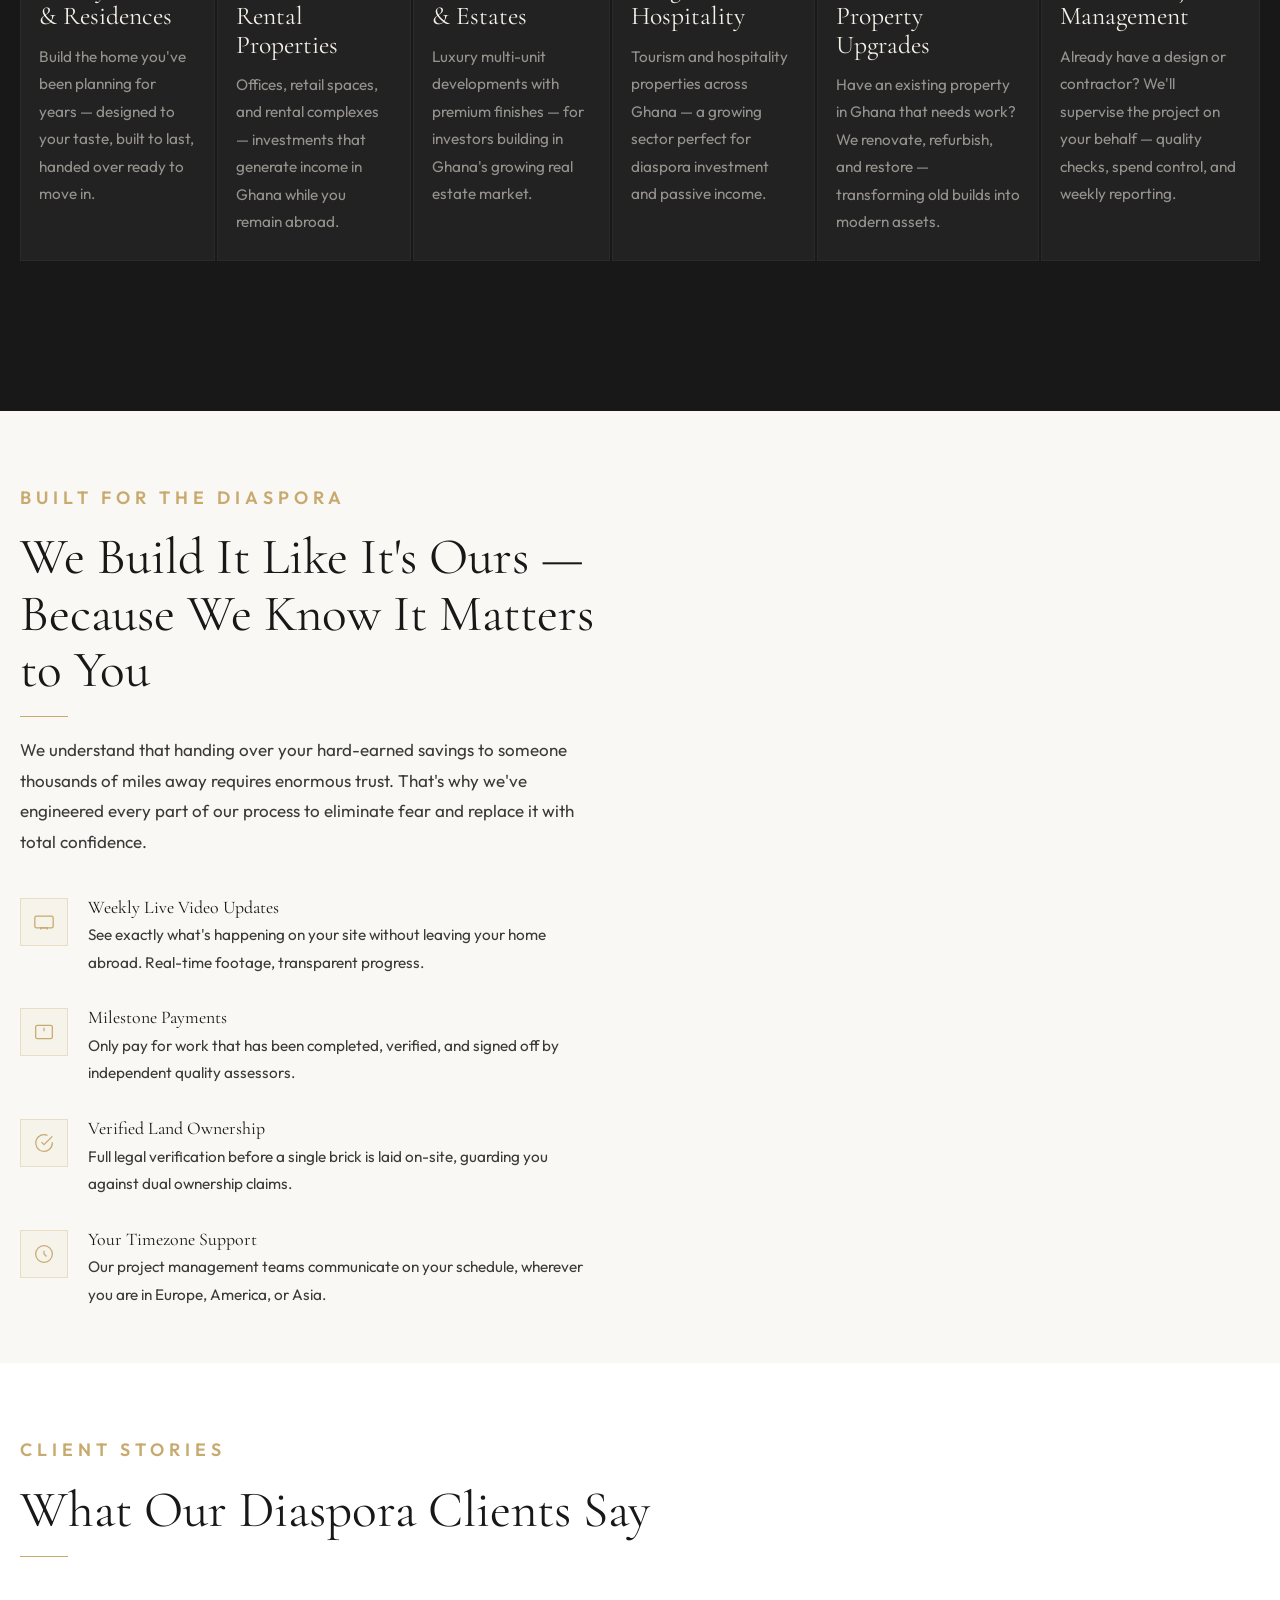
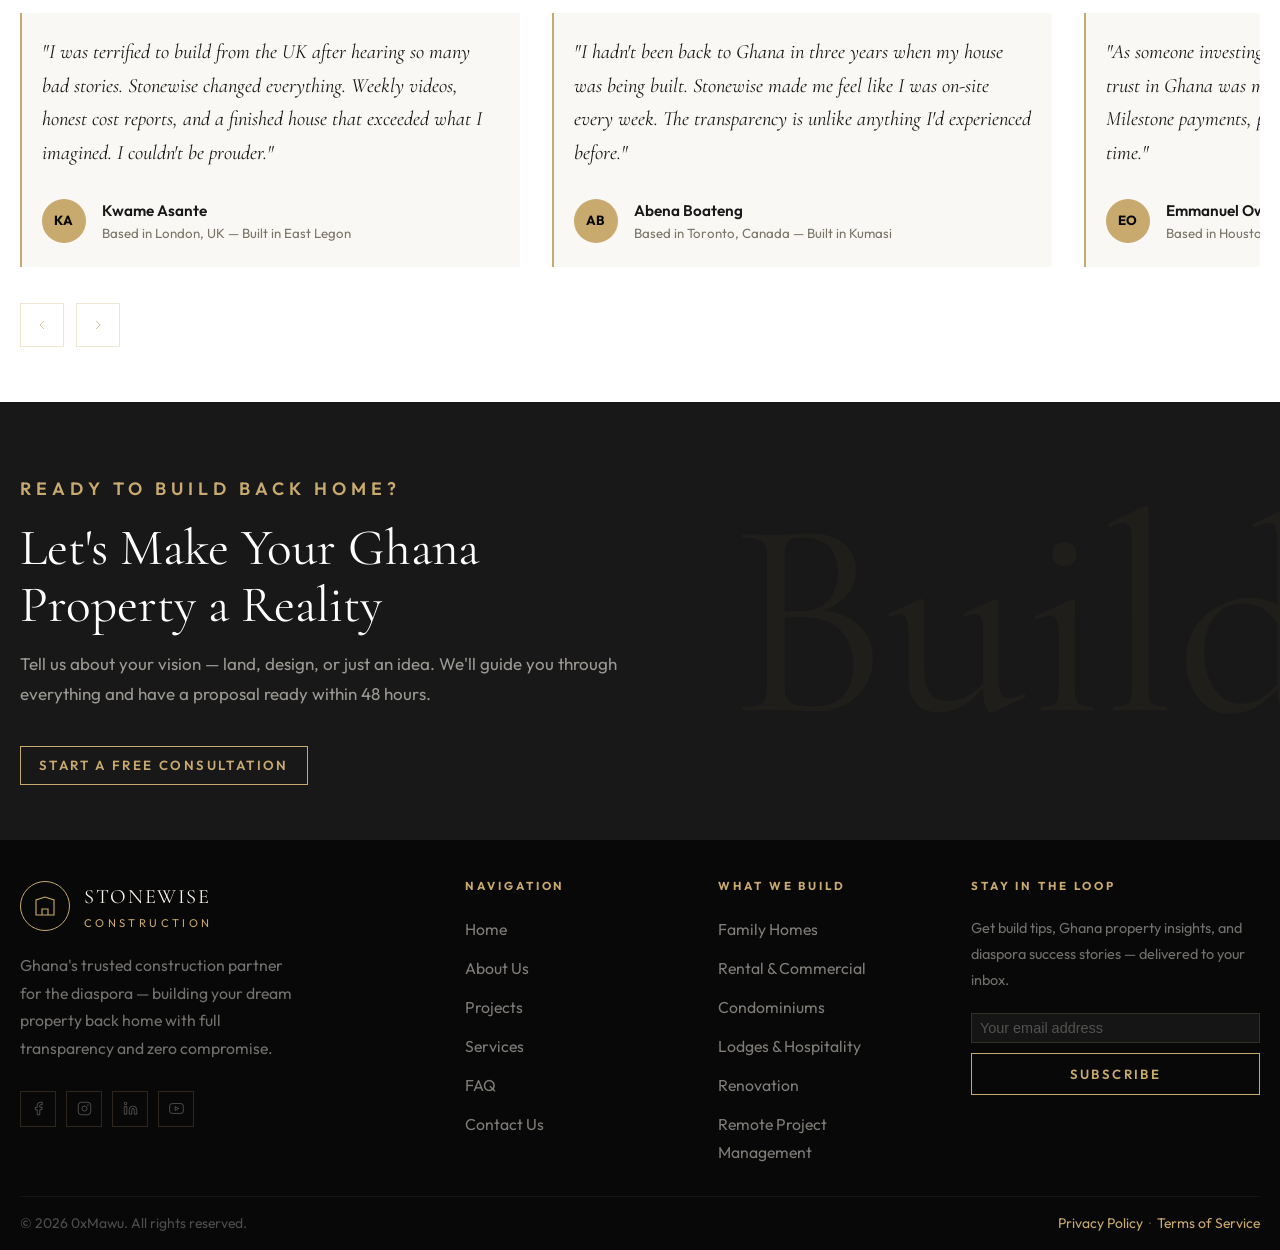
==== commit ef03be83: "home page fixes" ====
--- a/index.html
+++ b/index.html
@@ -70,7 +70,7 @@
       <em>Home in Ghana,</em><br>
       Built Right
     </h1>
-    <p class="hero__subtitle">You're thousands of miles away — we're on the ground, every day, building your property with the same care you would give it yourself. Full transparency. Zero surprises.</p>
+    <!-- <p class="hero__subtitle">You're thousands of miles away — we're on the ground, every day, building your property with the same care you would give it yourself. Full transparency. Zero surprises.</p> -->
     <div class="hero__ctas">
       <a href="projects.html" class="btn btn--gold"><span>See Our Work</span></a>
       <a href="contact.html" class="btn btn--white"><span>Start Your Build</span></a>
@@ -87,11 +87,7 @@
   <div class="container">
     <div class="intro__grid">
       <div class="reveal reveal-delay-2">
-        <span class="section-eyebrow">The Problem We Solve</span>
-        <h2>Finally — Someone You Can Actually Trust to Build for You in Ghana</h2>
-        <div class="section-header__divider"></div>
-        <p>You've heard the stories: funds sent home, builds abandoned, contractors gone silent. You want to invest in Ghana — but who can you trust?</p>
-        <p style="margin-top:16px;">Stonewise was built to answer that. We serve diaspora clients who need a partner that communicates in their timezone, operates with full financial transparency, and delivers exactly what was agreed — with weekly photo updates, milestone reports, and real-time spend breakdowns, from anywhere in the world.</p>
+        
         <div class="intro__stat-row">
           <div class="intro__stat">
             <h3><span data-counter="3" data-suffix="+">3+</span></h3>
@@ -106,12 +102,84 @@
             <p>Client Satisfaction</p>
           </div>
         </div>
-        <a href="about.html" class="btn btn--dark" style="margin-top:36px;"><span>Our Story</span></a>
-      </div>
-    </div>
-  </div>
-</section>
-
+
+      </div>
+    </div>
+  </div>
+</section>
+
+<!-- FEATURED PROJECTS -->
+<section class="featured-projects">
+  <div class="container">
+    <div class="section-header reveal">
+      <span class="section-eyebrow">Our Portfolio</span>
+      <h2>Projects We've Built for Clients Abroad</h2>
+      <div class="section-header__divider"></div>
+    </div>
+    <div class="projects__scroll-track">
+      <div class="projects__grid">
+        <a href="projects/granite-heights.html" class="project-card project-card--tall" data-category="condominium">
+          <div class="project-card__media">
+            <img src="https://images.unsplash.com/photo-1545324418-cc1a3fa10c00?w=900&q=80" alt="Granite Heights Condominiums" loading="lazy"/>
+          </div>
+          <div class="project-card__overlay"></div>
+          <div class="project-card__info">
+            <div class="project-card__cat">Luxury Condominium</div>
+            <div class="project-card__name">Granite Heights</div>
+            <div class="project-card__link">View Project <svg viewBox="0 0 24 24"><line x1="5" y1="12" x2="19" y2="12"/><polyline points="12 5 19 12 12 19"/></svg></div>
+          </div>
+        </a>
+        <a href="projects/the-ridge-lounge.html" class="project-card" data-category="lounge">
+          <div class="project-card__media">
+            <img src="https://images.unsplash.com/photo-1517248135467-4c7edcad34c4?w=900&q=80" alt="The Ridge Lounge" loading="lazy"/>
+          </div>
+          <div class="project-card__overlay"></div>
+          <div class="project-card__info">
+            <div class="project-card__cat">Lounge &amp; Bar</div>
+            <div class="project-card__name">The Ridge Lounge</div>
+            <div class="project-card__link">View Project <svg viewBox="0 0 24 24"><line x1="5" y1="12" x2="19" y2="12"/><polyline points="12 5 19 12 12 19"/></svg></div>
+          </div>
+        </a>
+        <a href="projects/bayside-lodge.html" class="project-card" data-category="lodge">
+          <div class="project-card__media">
+            <img src="https://images.unsplash.com/photo-1582719508461-905c673771fd?w=900&q=80" alt="Bayside Lodge" loading="lazy"/>
+          </div>
+          <div class="project-card__overlay"></div>
+          <div class="project-card__info">
+            <div class="project-card__cat">Boutique Lodge</div>
+            <div class="project-card__name">Bayside Lodge</div>
+            <div class="project-card__link">View Project <svg viewBox="0 0 24 24"><line x1="5" y1="12" x2="19" y2="12"/><polyline points="12 5 19 12 12 19"/></svg></div>
+          </div>
+        </a>
+        <a href="projects/meridian-complex.html" class="project-card project-card--wide" data-category="commercial">
+          <div class="project-card__media">
+            <img src="https://images.unsplash.com/photo-1486406146926-c627a92ad1ab?w=1200&q=80" alt="Meridian Commercial Complex" loading="lazy"/>
+          </div>
+          <div class="project-card__overlay"></div>
+          <div class="project-card__info">
+            <div class="project-card__cat">Commercial Complex</div>
+            <div class="project-card__name">Meridian Complex</div>
+            <div class="project-card__link">View Project <svg viewBox="0 0 24 24"><line x1="5" y1="12" x2="19" y2="12"/><polyline points="12 5 19 12 12 19"/></svg></div>
+          </div>
+        </a>
+        <a href="projects/palm-court-residences.html" class="project-card" data-category="residential">
+          <div class="project-card__media">
+            <img src="https://images.unsplash.com/photo-1600596542815-ffad4c1539a9?w=900&q=80" alt="Palm Court Residences" loading="lazy"/>
+          </div>
+          <div class="project-card__overlay"></div>
+          <div class="project-card__info">
+            <div class="project-card__cat">Residential</div>
+            <div class="project-card__name">Palm Court Residences</div>
+            <div class="project-card__link">View Project <svg viewBox="0 0 24 24"><line x1="5" y1="12" x2="19" y2="12"/><polyline points="12 5 19 12 12 19"/></svg></div>
+          </div>
+        </a>
+      </div>
+    </div>
+    <div style="text-align:center;margin-top:56px;" class="reveal">
+      <a href="projects.html" class="btn btn--dark"><span>View All Projects</span></a>
+    </div>
+  </div>
+</section>
 <!-- SERVICES OVERVIEW -->
 <section class="services">
   <div class="container">
@@ -179,86 +247,14 @@
   </div>
 </section>
 
-<!-- FEATURED PROJECTS -->
-<section class="featured-projects">
-  <div class="container">
-    <div class="section-header reveal">
-      <span class="section-eyebrow">Our Portfolio</span>
-      <h2>Projects We've Built for Clients Abroad</h2>
-      <div class="section-header__divider"></div>
-    </div>
-    <div class="projects__scroll-track">
-      <div class="projects__grid">
-        <a href="projects/granite-heights.html" class="project-card project-card--tall" data-category="condominium">
-          <div class="project-card__media">
-            <img src="https://images.unsplash.com/photo-1545324418-cc1a3fa10c00?w=900&q=80" alt="Granite Heights Condominiums" loading="lazy"/>
-          </div>
-          <div class="project-card__overlay"></div>
-          <div class="project-card__info">
-            <div class="project-card__cat">Luxury Condominium</div>
-            <div class="project-card__name">Granite Heights</div>
-            <div class="project-card__link">View Project <svg viewBox="0 0 24 24"><line x1="5" y1="12" x2="19" y2="12"/><polyline points="12 5 19 12 12 19"/></svg></div>
-          </div>
-        </a>
-        <a href="projects/the-ridge-lounge.html" class="project-card" data-category="lounge">
-          <div class="project-card__media">
-            <img src="https://images.unsplash.com/photo-1517248135467-4c7edcad34c4?w=900&q=80" alt="The Ridge Lounge" loading="lazy"/>
-          </div>
-          <div class="project-card__overlay"></div>
-          <div class="project-card__info">
-            <div class="project-card__cat">Lounge &amp; Bar</div>
-            <div class="project-card__name">The Ridge Lounge</div>
-            <div class="project-card__link">View Project <svg viewBox="0 0 24 24"><line x1="5" y1="12" x2="19" y2="12"/><polyline points="12 5 19 12 12 19"/></svg></div>
-          </div>
-        </a>
-        <a href="projects/bayside-lodge.html" class="project-card" data-category="lodge">
-          <div class="project-card__media">
-            <img src="https://images.unsplash.com/photo-1582719508461-905c673771fd?w=900&q=80" alt="Bayside Lodge" loading="lazy"/>
-          </div>
-          <div class="project-card__overlay"></div>
-          <div class="project-card__info">
-            <div class="project-card__cat">Boutique Lodge</div>
-            <div class="project-card__name">Bayside Lodge</div>
-            <div class="project-card__link">View Project <svg viewBox="0 0 24 24"><line x1="5" y1="12" x2="19" y2="12"/><polyline points="12 5 19 12 12 19"/></svg></div>
-          </div>
-        </a>
-        <a href="projects/meridian-complex.html" class="project-card project-card--wide" data-category="commercial">
-          <div class="project-card__media">
-            <img src="https://images.unsplash.com/photo-1486406146926-c627a92ad1ab?w=1200&q=80" alt="Meridian Commercial Complex" loading="lazy"/>
-          </div>
-          <div class="project-card__overlay"></div>
-          <div class="project-card__info">
-            <div class="project-card__cat">Commercial Complex</div>
-            <div class="project-card__name">Meridian Complex</div>
-            <div class="project-card__link">View Project <svg viewBox="0 0 24 24"><line x1="5" y1="12" x2="19" y2="12"/><polyline points="12 5 19 12 12 19"/></svg></div>
-          </div>
-        </a>
-        <a href="projects/palm-court-residences.html" class="project-card" data-category="residential">
-          <div class="project-card__media">
-            <img src="https://images.unsplash.com/photo-1600596542815-ffad4c1539a9?w=900&q=80" alt="Palm Court Residences" loading="lazy"/>
-          </div>
-          <div class="project-card__overlay"></div>
-          <div class="project-card__info">
-            <div class="project-card__cat">Residential</div>
-            <div class="project-card__name">Palm Court Residences</div>
-            <div class="project-card__link">View Project <svg viewBox="0 0 24 24"><line x1="5" y1="12" x2="19" y2="12"/><polyline points="12 5 19 12 12 19"/></svg></div>
-          </div>
-        </a>
-      </div>
-    </div>
-    <div style="text-align:center;margin-top:56px;" class="reveal">
-      <a href="projects.html" class="btn btn--dark"><span>View All Projects</span></a>
-    </div>
-  </div>
-</section>
 
 <!-- HOW WE WORK FOR YOU (DIASPORA TRUST SECTION) -->
 <section class="why-us">
   <div class="container">
     <div class="why-us__grid">
-      <div class="reveal">
+      <!-- <div class="reveal">
         <img src="https://images.unsplash.com/photo-1541888946425-d81bb19240f5?w=800&q=80" alt="Precision Construction Work" class="why-us__img" />
-      </div>
+      </div> -->
       <div class="reveal reveal-delay-2">
         <span class="section-eyebrow">Built for the Diaspora</span>
         <h2>We Build It Like It's Ours — Because We Know It Matters to You</h2>
--- a/css/style.css
+++ b/css/style.css
@@ -359,7 +359,7 @@
    }
    .intro__stat-row {
      display: flex; grid-template-columns: repeat(3,1fr);
-     gap: 24px; margin-top: 40px; padding-top: 20px;
+     gap: 24px; margin-top: 0px; padding-top: 0px;
      border-top: 1px solid rgba(200,169,110,0.18);
    }
    .intro__stat h3 {
@@ -986,7 +986,6 @@
    /* ── RESPONSIVE ─────────────────────────────────────────────── */
    @media (max-width: 1024px) {
     /* services__grid is visible at all sizes — scroll track handles mobile */
-    
     }
 
 
@@ -1143,7 +1142,7 @@
      .timeline-year { text-align: left; padding-right: 0; }
      .process-grid { grid-template-columns: 1fr 1fr; }
      .project-hero__meta { gap: 20px; }
-     .intro__stat-row { grid-template-columns: repeat(3,1fr); gap: 16px; margin-bottom: 1rem}
+     /* .intro__stat-row { grid-template-columns: repeat(3,1fr); gap: 16px; margin-bottom: 1rem} */
      /* .services is now always visible — scroll track handles mobile layout */
    }
    @media (max-width: 480px) {
@@ -1206,5 +1205,31 @@
       padding: 20px;
       border: 1px solid rgba(200,169,110,0.1);
       box-shadow: var(--shadow-sm);
-    }
+   
+   }
+
+   .intro__stat-row {
+    display: flex !important;
+    flex-direction: row !important;
+    justify-content: space-between !important;
+    gap: 12px !important;
+    margin-top: 0px;
+  }
+
+  /* Distributes spacing equally so items don't squeeze out of view */
+  .intro__stat {
+    flex: 1;
+    min-width: 0;
+    text-align: center;
+  }
+
+  /* Gently scales down numbers so they fit on single lines on tiny screens */
+  .intro__stat h3 {
+    font-size: 1.6rem !important;
+  }
+
+  .intro__stat p {
+    font-size: 0.7rem !important;
+    line-height: 1.3;
+  }
   }
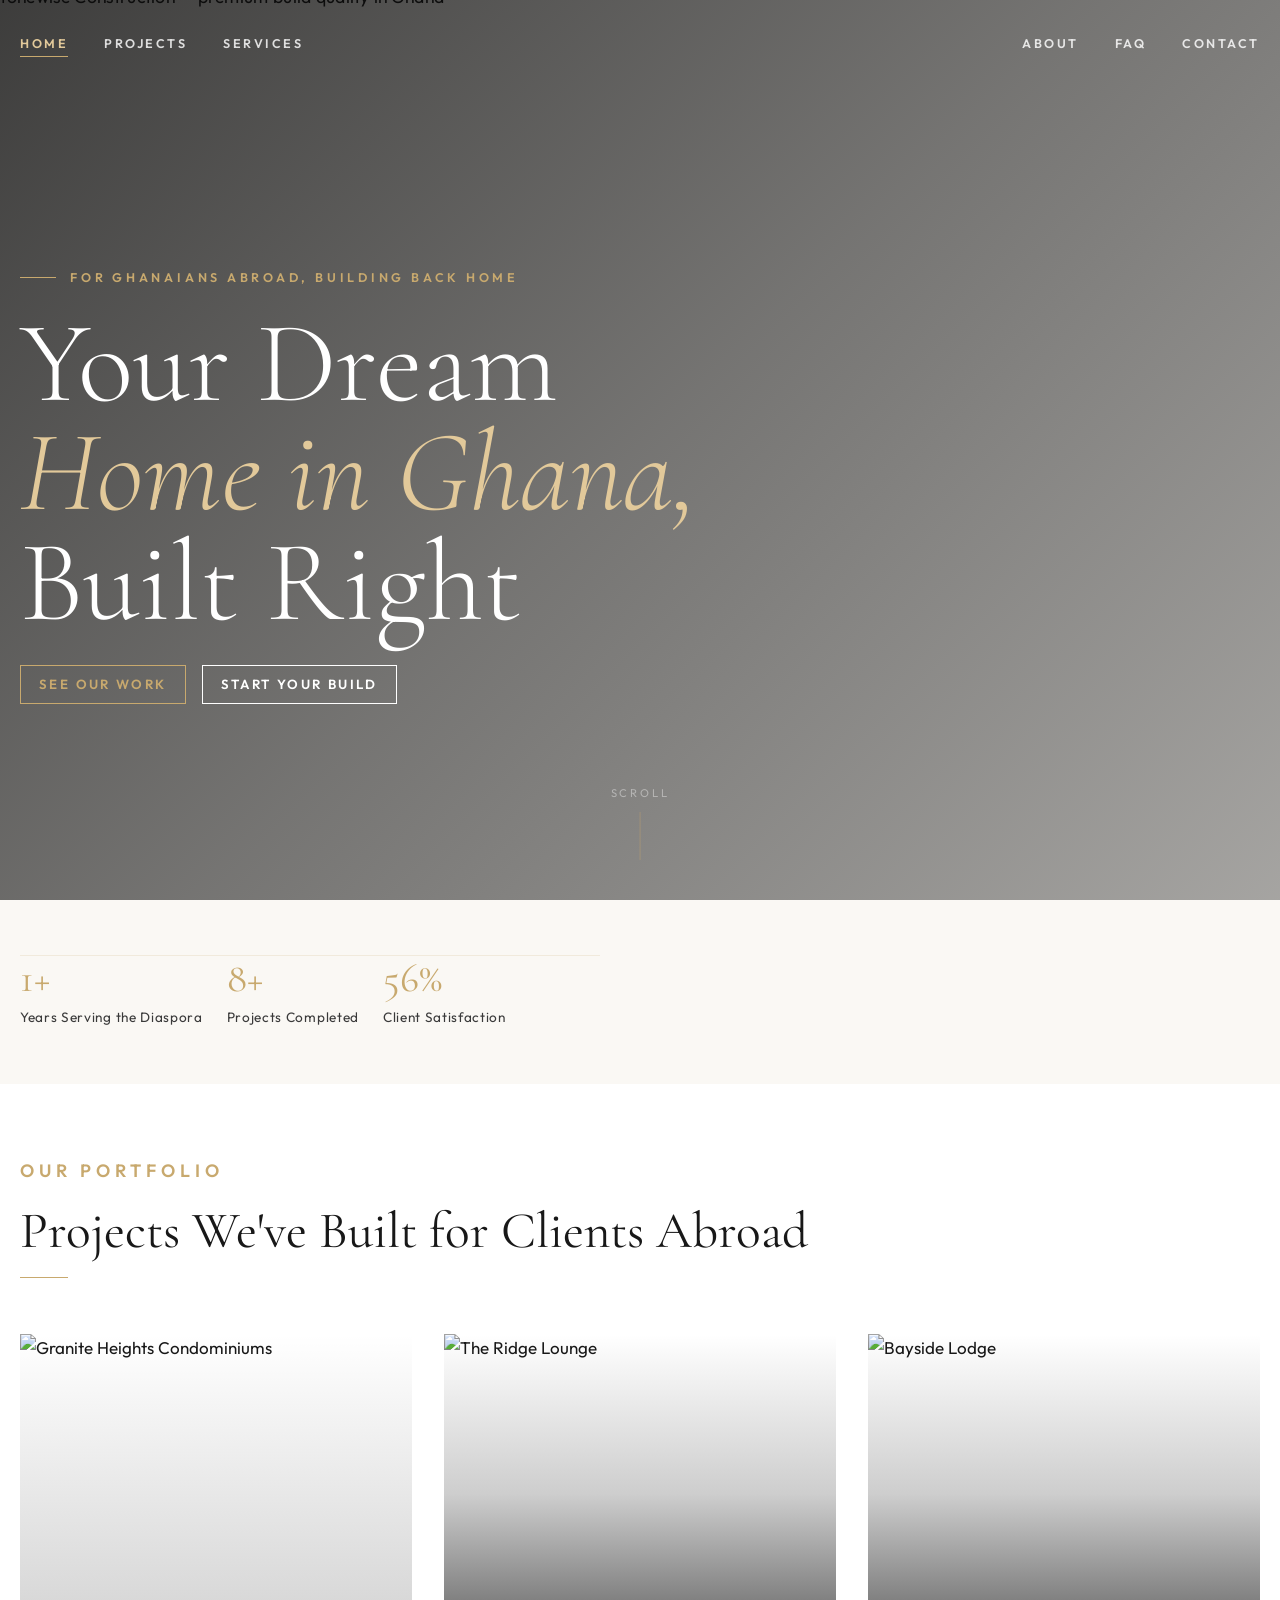
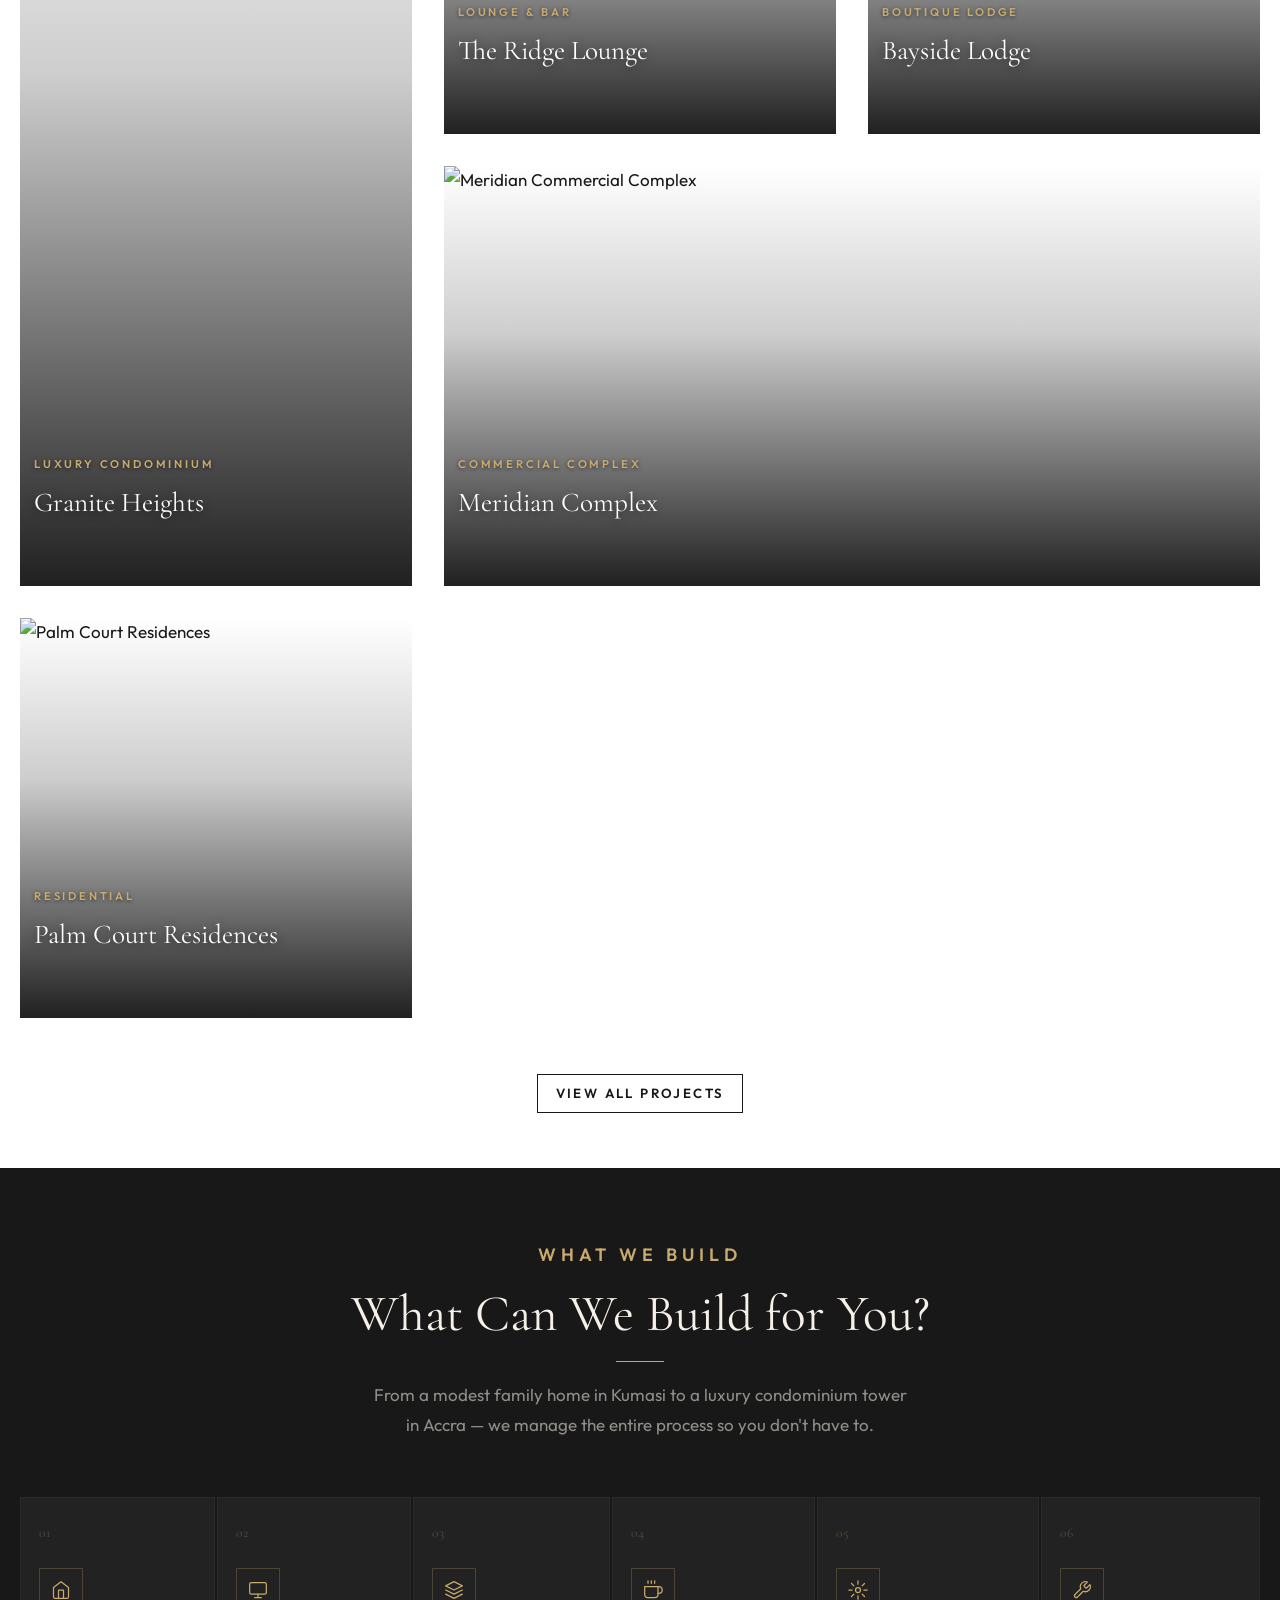
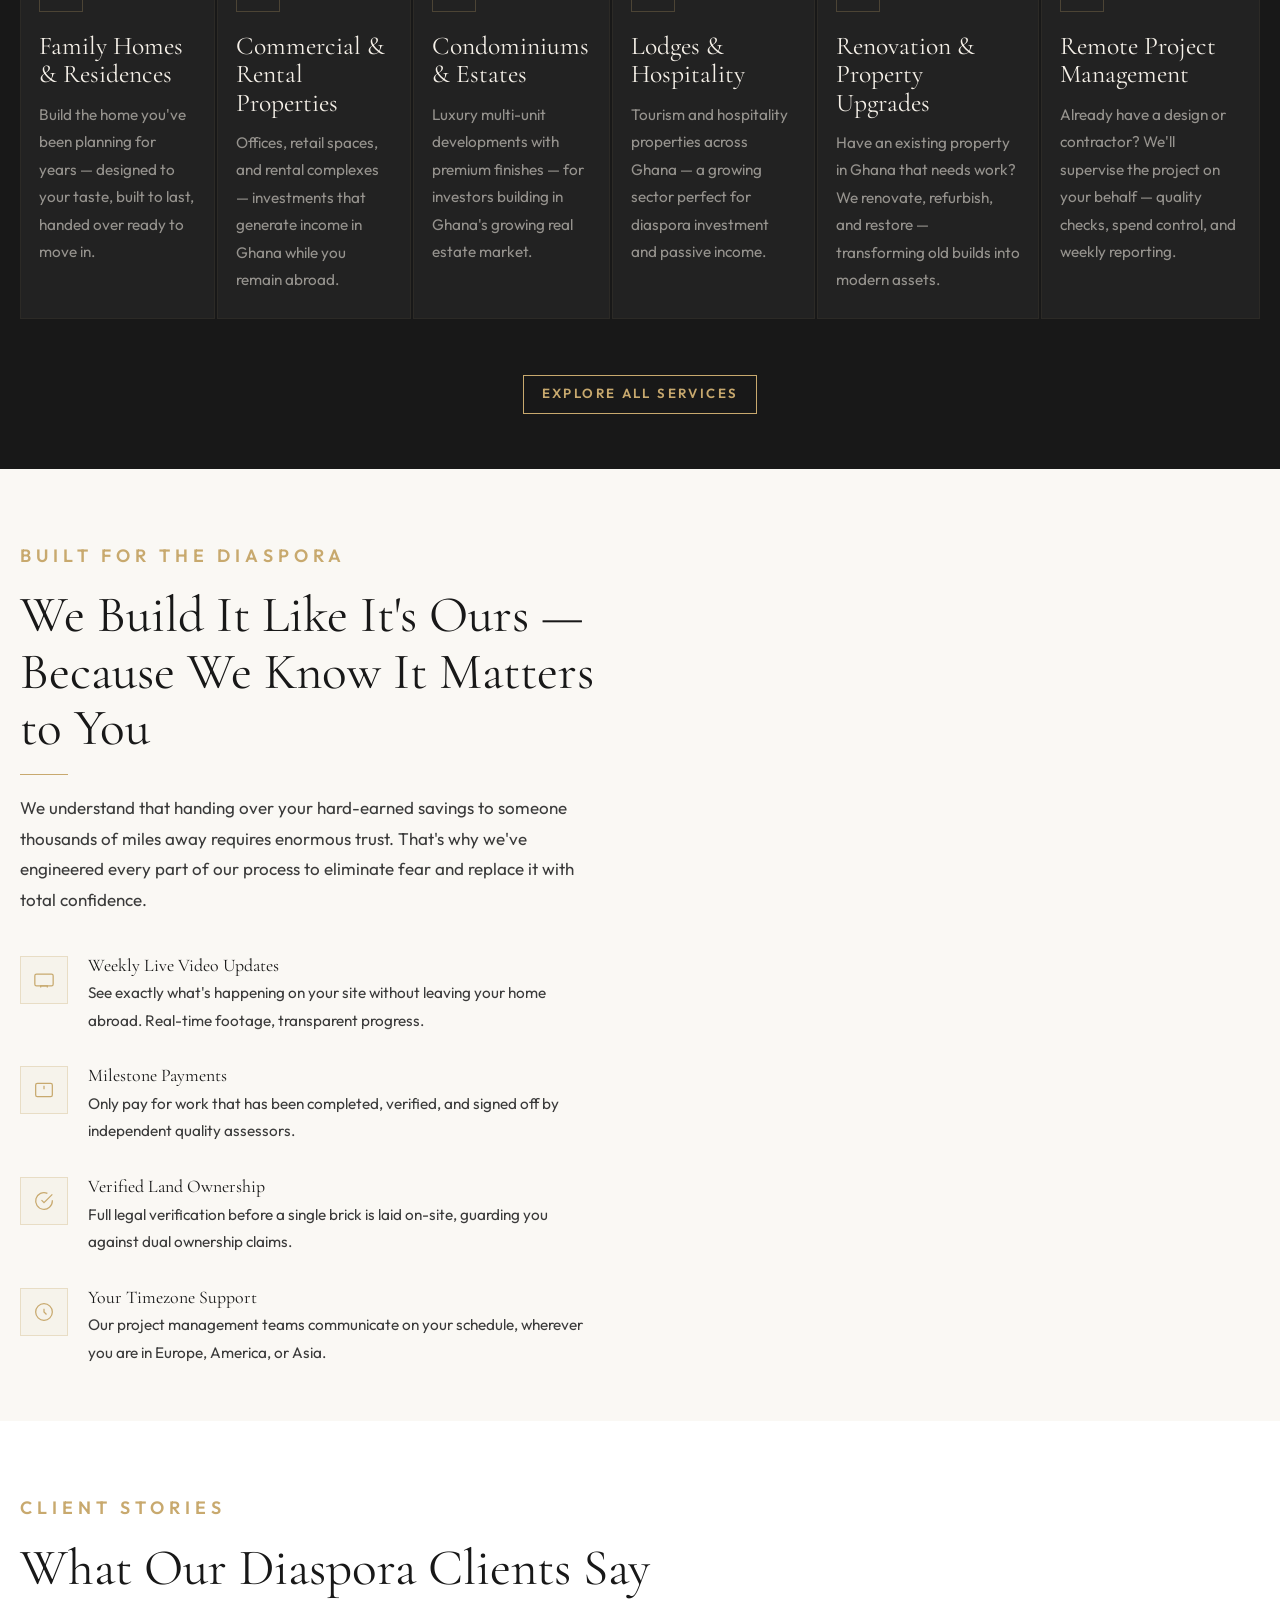
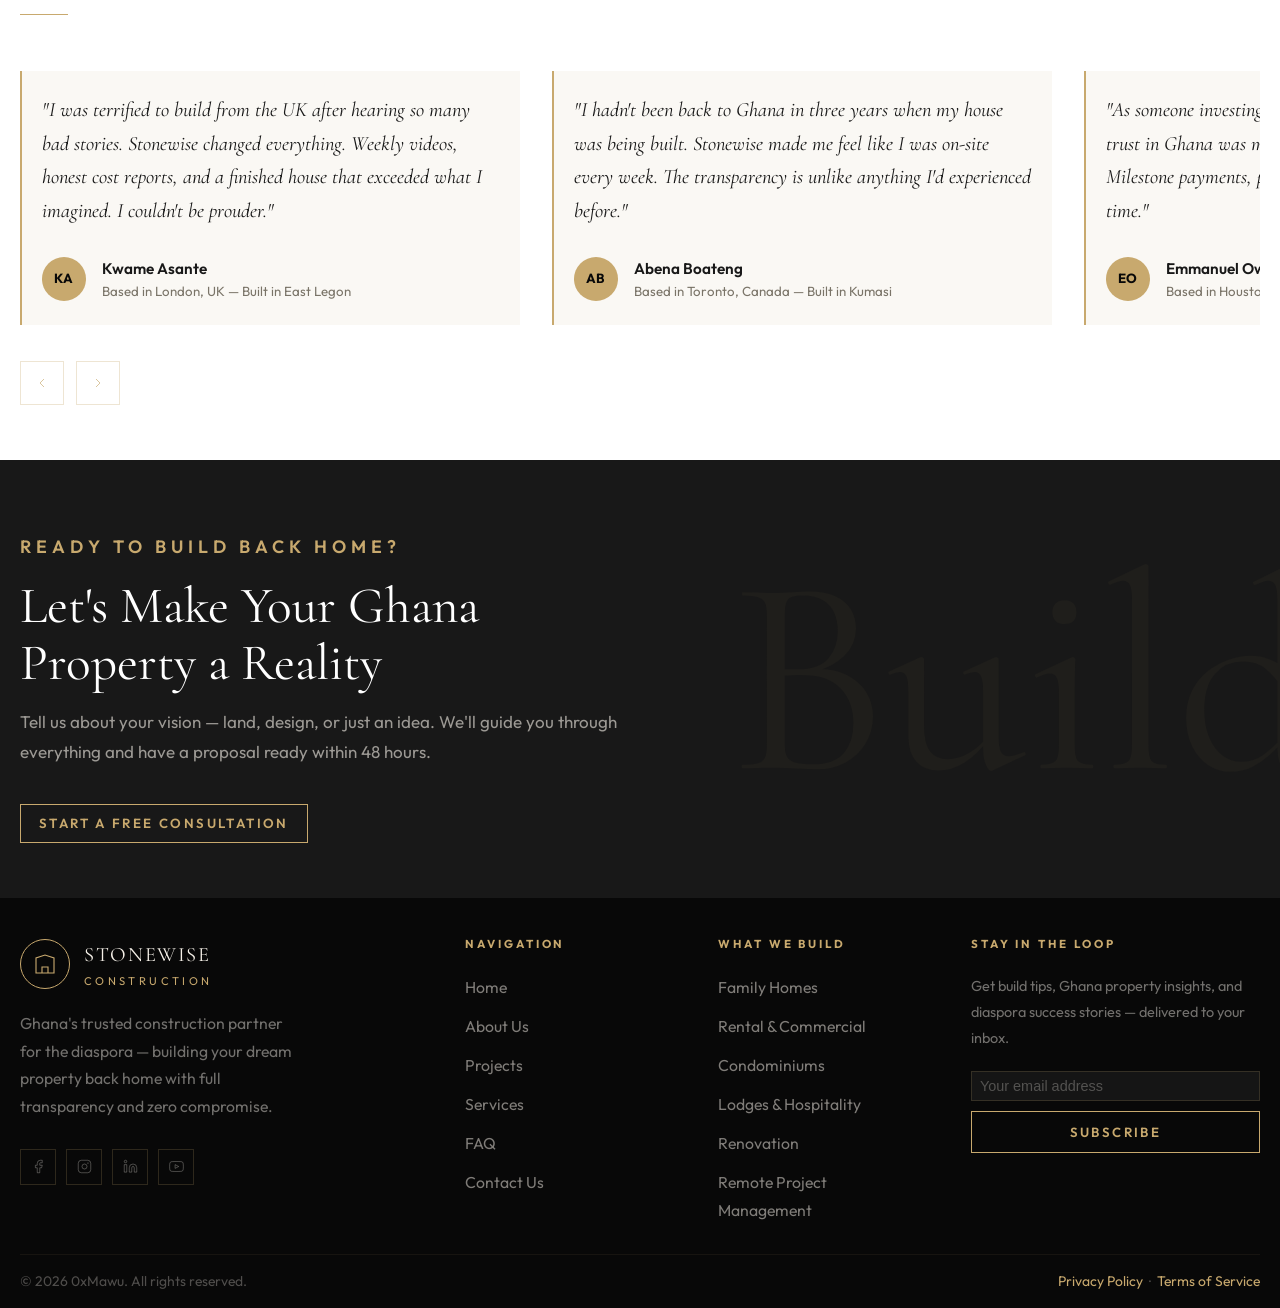
==== commit e90f0ddd: "fixed lag" ====
--- a/index.html
+++ b/index.html
@@ -59,7 +59,9 @@
       src="https://images.unsplash.com/photo-1504307651254-35680f356dfd?w=1800&q=80"
       alt="Stonewise Construction — premium build quality in Ghana"
       class="hero__bg-img"
+      width="1800" height="1012"
       loading="eager"
+      decoding="async"
     />
   </div>
   <div class="hero__overlay"></div>
--- a/css/style.css
+++ b/css/style.css
@@ -408,7 +408,7 @@
    .projects__grid {
      display: grid;
      grid-template-columns: repeat(3, 1fr);
-     gap: 3px;
+     gap: 32px;
    }
    .project-card {
      position: relative; overflow: hidden; cursor: pointer;
@@ -1160,6 +1160,7 @@
    ========================================================================== */
 
    @media (max-width: 768px) {
+  
     /* 1. Prevent the grid parent from compressing layouts */
     .why-us__grid { 
       display: block; 
@@ -1232,4 +1233,51 @@
     font-size: 0.7rem !important;
     line-height: 1.3;
   }
-  }+
+  /* ==========================================================================
+   PROJECTS PAGE PORTFOLIO HORIZONTAL TOUCH SCROLL (MOBILE OVERRIDES)
+   ========================================================================== */
+  
+  /* 1. Allow the container to overflow cleanly without breaking screen boundaries */
+  .projects-portfolio .container {
+    overflow: hidden;
+    padding-right: 0; /* Lets the cards bleed beautifully to the right edge */
+  }
+
+  /* 2. Configure the window track to handle sideways touch/swipe scrolling */
+  .projects__scroll-track {
+    display: block !important;
+    overflow-x: auto !important;
+    overflow-y: hidden !important;
+    scroll-snap-type: x mandatory;
+    scrollbar-width: none;               /* Hides standard scrollbar on Firefox */
+    -webkit-overflow-scrolling: touch;   /* Smooth iOS touch scroll physics */
+    margin-top: 32px;
+    padding-bottom: 20px;
+    width: 100%;
+  }
+
+  /* Hides scrollbars on Chrome, Safari, and Opera */
+  .projects__scroll-track::-webkit-scrollbar {
+    display: none !important;
+  }
+
+  /* 3. Re-arrange the vertical grid layout into a single row that doesn't wrap */
+  .projects__grid {
+    display: flex !important;
+    flex-direction: row !important;
+    flex-wrap: nowrap !important;
+    gap: 20px !important;
+    width: max-content !important;
+    margin-top: 0 !important;
+    padding-right: 20px; /* Soft edge spacing at the end of the line */
+  }
+
+  /* 4. Force individual cards to size up as uniform mobile slides */
+  .project-card {
+    width: 300px !important;
+    max-width: 82vw !important;
+    scroll-snap-align: start;
+    flex-shrink: 0 !important; /* Prevents layout cards from squeezing smaller */
+  }
+}
--- a/css/pages.css
+++ b/css/pages.css
@@ -6,57 +6,138 @@
 
 /* ── ABOUT PAGE ─────────────────────────────────────────────── */
 
-/* Timeline */
-.timeline { position:relative; padding:60px 0; }
-.timeline::before {
-  content:''; position:absolute; left:50%; top:0; bottom:0;
-  width:1px; background:rgba(200,169,110,0.2); transform:translateX(-50%);
-}
-.timeline-item { display:flex; gap:64px; align-items:flex-start; margin-bottom:72px; }
-.timeline-item:nth-child(even) { flex-direction:row-reverse; }
-.timeline-item__body { flex:1; }
-.timeline-item__year {
-  flex:0 0 auto; width:80px; height:80px; border-radius:50%;
-  border:1px solid var(--gold); display:flex; align-items:center; justify-content:center;
-  font-family:var(--font-display); font-size:1rem; color:var(--gold);
-  position:relative; z-index:1; background:var(--offwhite);
-}
-.timeline-item__body h4 { font-family:var(--font-display); font-size:1.5rem; margin-bottom:8px; color:var(--charcoal); }
-.timeline-item__body p  { color:var(--stone); line-height:1.7; }
-@media (max-width:768px) {
-  .timeline::before { left:32px; }
-  .timeline-item,
-  .timeline-item:nth-child(even) { flex-direction:column; gap:20px; padding-left:80px; }
-  .timeline-item__year { position:absolute; left:0; }
-  .timeline-item { position:relative; }
-}
-
-/* Team Grid */
-.team-grid { display:grid; grid-template-columns:repeat(4,1fr); gap:32px; }
-@media (max-width:1024px) { .team-grid { grid-template-columns:repeat(2,1fr); } }
-@media (max-width:540px)  { .team-grid { grid-template-columns:1fr; } }
-.team-card { text-align:center; }
+/* ── HORIZONTAL SCROLL CAROUSEL (shared) ────────────────────── */
+
+.scroll-controls {
+  display: flex;
+  align-items: center;
+  gap: 20px;
+}
+
+.scroll-track-wrap {
+  flex: 1;
+  overflow: hidden;
+}
+
+.scroll-track {
+  display: flex;
+  gap: 24px;
+  overflow-x: auto;
+  scroll-behavior: smooth;
+  scroll-snap-type: x mandatory;
+  -webkit-overflow-scrolling: touch;
+  padding-bottom: 12px;
+  cursor: grab;
+}
+.scroll-track:active { cursor: grabbing; }
+.scroll-track::-webkit-scrollbar { height: 4px; }
+.scroll-track::-webkit-scrollbar-track { background: rgba(200,169,110,0.08); border-radius: 2px; }
+.scroll-track::-webkit-scrollbar-thumb { background: rgba(200,169,110,0.35); border-radius: 2px; }
+.scroll-track::-webkit-scrollbar-thumb:hover { background: var(--gold); }
+
+.scroll-card {
+  flex: 0 0 auto;
+  scroll-snap-align: start;
+}
+
+/* Arrow buttons */
+.scroll-btn {
+  flex-shrink: 0;
+  width: 48px; height: 48px;
+  border-radius: 50%;
+  border: 1px solid rgba(200,169,110,0.35);
+  background: transparent;
+  display: flex; align-items: center; justify-content: center;
+  cursor: pointer;
+  transition: background var(--transition), border-color var(--transition);
+}
+.scroll-btn svg {
+  width: 18px; height: 18px;
+  stroke: var(--gold); fill: none; stroke-width: 2;
+}
+.scroll-btn:hover { background: rgba(200,169,110,0.12); border-color: var(--gold); }
+.scroll-btn:disabled { opacity: 0.25; pointer-events: none; }
+
+/* Dot indicators */
+.scroll-dots {
+  display: flex;
+  gap: 8px;
+  justify-content: center;
+  margin-top: 28px;
+}
+.scroll-dot {
+  width: 6px; height: 6px;
+  border-radius: 50%;
+  background: rgba(200,169,110,0.25);
+  border: none;
+  padding: 0;
+  cursor: pointer;
+  transition: background 0.25s, transform 0.25s;
+}
+.scroll-dot.active {
+  background: var(--gold);
+  transform: scale(1.4);
+}
+
+/* ── TIMELINE CARDS (horizontal scroll) ─────────────────────── */
+
+.timeline-scroll-card {
+  width: 340px;
+  padding: 40px 36px;
+  background: var(--white);
+  border-top: 3px solid var(--gold);
+  position: relative;
+}
+.timeline-scroll-card__year {
+  font-family: var(--font-display);
+  font-size: 3rem;
+  color: rgba(200,169,110,0.2);
+  line-height: 1;
+  margin-bottom: 12px;
+}
+.timeline-scroll-card h4 {
+  font-family: var(--font-display);
+  font-size: 1.4rem;
+  color: var(--charcoal);
+  margin-bottom: 12px;
+}
+.timeline-scroll-card p { color: var(--stone); line-height: 1.7; font-size: 0.95rem; }
+
+@media (max-width: 768px) { .timeline-scroll-card { width: 280px; } }
+@media (max-width: 480px) { .timeline-scroll-card { width: calc(100vw - 120px); } }
+
+/* ── TEAM CARDS (horizontal scroll) ─────────────────────────── */
+
+.team-card { text-align: center; }
+.team-card--scroll { width: 280px; }
 .team-card__img-wrap {
-  aspect-ratio:3/4; overflow:hidden; margin-bottom:20px;
-  position:relative;
-}
-.team-card__img-wrap img { width:100%; height:100%; object-fit:cover; transition:transform 0.6s ease; }
-.team-card:hover .team-card__img-wrap img { transform:scale(1.04); }
+  aspect-ratio: 3/4; overflow: hidden; margin-bottom: 20px;
+  position: relative;
+}
+.team-card__img-wrap img { width: 100%; height: 100%; object-fit: cover; transition: transform 0.6s ease; }
+.team-card:hover .team-card__img-wrap img { transform: scale(1.04); }
 .team-card__img-wrap::after {
-  content:''; position:absolute; inset:0;
-  background:linear-gradient(to top, rgba(18,18,18,0.5) 0%, transparent 50%);
-}
-.team-card__name { font-family:var(--font-display); font-size:1.3rem; color:var(--charcoal); }
-.team-card__role { font-size:0.71rem; letter-spacing:0.18em; text-transform:uppercase; color:var(--gold); margin-top:4px; }
-
-/* Values */
-.values-grid { display:grid; grid-template-columns:repeat(3,1fr); gap:2px; }
-@media (max-width:900px) { .values-grid { grid-template-columns:1fr; } }
-.value-card {
-  padding:56px 48px; background:var(--charcoal); position:relative; overflow:hidden;
-  transition:background var(--transition);
-}
-.value-card:hover { background:#1e1c19; }
+  content: ''; position: absolute; inset: 0;
+  background: linear-gradient(to top, rgba(18,18,18,0.5) 0%, transparent 50%);
+}
+.team-card__name { font-family: var(--font-display); font-size: 1.3rem; color: var(--charcoal); }
+.team-card__role { font-size: 0.71rem; letter-spacing: 0.18em; text-transform: uppercase; color: var(--gold); margin-top: 4px; }
+
+@media (max-width: 480px) { .team-card--scroll { width: calc(100vw - 120px); } }
+
+/* Values — scroll card sizing */
+.value-card.scroll-card {
+  width: 340px;
+  padding: 56px 48px;
+  background: var(--charcoal);
+  position: relative;
+  overflow: hidden;
+  transition: background var(--transition);
+  flex-shrink: 0;
+}
+.value-card.scroll-card:hover { background: #1e1c19; }
+@media (max-width: 768px) { .value-card.scroll-card { width: 290px; } }
+@media (max-width: 480px) { .value-card.scroll-card { width: calc(100vw - 120px); } }
 .value-card__num {
   font-family:var(--font-display); font-size:5rem; color:rgba(200,169,110,0.07);
   position:absolute; top:24px; right:32px; line-height:1; pointer-events:none;
@@ -267,7 +348,7 @@
 
 /* Service Detail Sections */
 .service-section {
-  padding:100px 0;
+  padding:0px 0;
   border-bottom:1px solid rgba(200,169,110,0.08);
 }
 .service-section:nth-child(even) { background:var(--white); }
@@ -333,4 +414,49 @@
   background:var(--offwhite); position:relative; z-index:1;
 }
 .process-step h5 { font-family:var(--font-display); font-size:1.1rem; color:var(--cream); margin-bottom:8px; }
-.process-step p  { font-size:0.91rem; color:var(--stone); line-height:1.6; }+.process-step p  { font-size:0.91rem; color:var(--stone); line-height:1.6; }
+
+/* ── PROCESS CARDS (horizontal scroll — What Happens Next) ───── */
+
+.process-scroll-card {
+  width: 300px;
+  padding: 44px 36px;
+  border: 1px solid rgba(200,169,110,0.18);
+  text-align: center;
+  position: relative;
+  transition: border-color var(--transition);
+}
+.process-scroll-card:hover { border-color: var(--gold); }
+
+.process-scroll-card__num {
+  width: 72px; height: 72px;
+  margin: 0 auto 28px;
+  border-radius: 50%;
+  border: 1px solid var(--gold);
+  display: flex; align-items: center; justify-content: center;
+  font-family: var(--font-display); font-size: 1.2rem; color: var(--gold);
+  background: var(--charcoal);
+  position: relative; z-index: 1;
+}
+.process-scroll-card h5 {
+  font-family: var(--font-display); font-size: 1.2rem;
+  color: var(--cream); margin-bottom: 12px;
+}
+.process-scroll-card p { font-size: 0.91rem; color: rgba(245,240,232,0.5); line-height: 1.7; }
+
+/* connecting line between cards */
+.process-scroll-card + .process-scroll-card::before {
+  content: '';
+  position: absolute;
+  top: 79px; /* centre of the number circle */
+  left: -24px; /* half the track gap */
+  width: 24px; height: 1px;
+  background: rgba(200,169,110,0.25);
+}
+
+.scroll-dots {
+  margin-bottom: 32px;
+}
+
+@media (max-width: 768px) { .process-scroll-card { width: 260px; } }
+@media (max-width: 480px) { .process-scroll-card { width: calc(100vw - 120px); } }
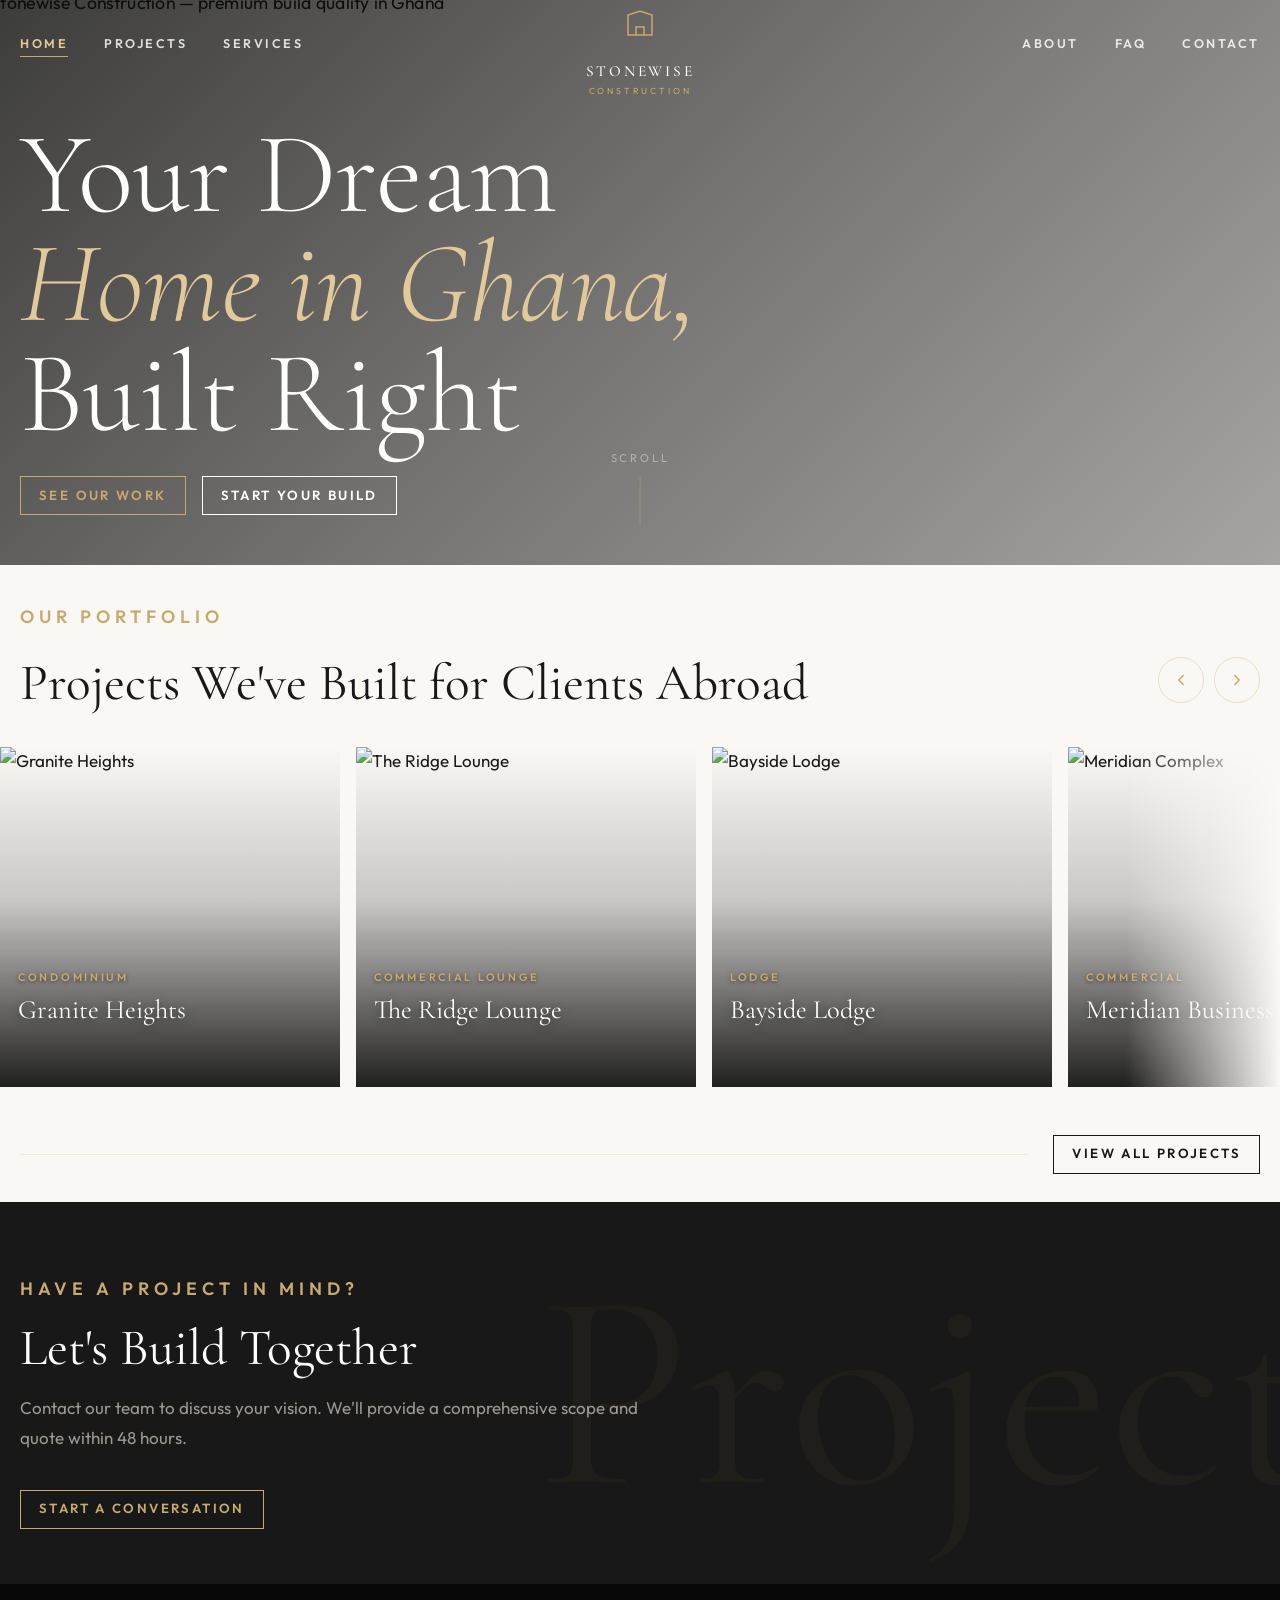
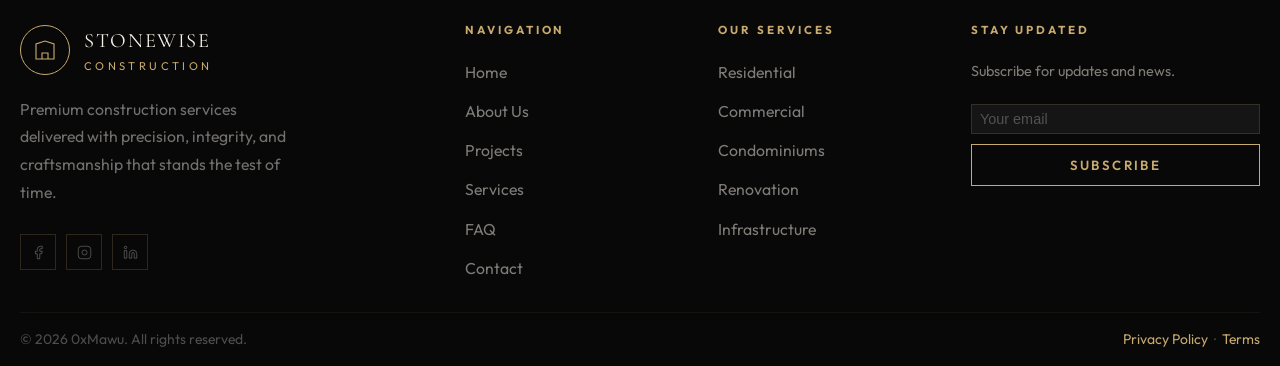
==== commit 9f542b53: "redefined home and project pages" ====
--- a/index.html
+++ b/index.html
@@ -7,13 +7,13 @@
   <meta name="description" content="Stonewise Construction — the trusted partner for Ghanaians abroad who want to build back home. Full transparency, real-time updates, and zero compromise on quality." />
   <link rel="preconnect" href="https://fonts.googleapis.com" />
   <link rel="preconnect" href="https://fonts.gstatic.com" crossorigin />
-  <link href="https://fonts.googleapis.com/css2?family=Cormorant+Garamond:ital,wght@0,300;0,400;0,500;0,600;1,300;1,400;1,500&family=Outfit:wght@300;400;500;600;700&display=swap" rel="stylesheet" />
+  <link href="https://fonts.googleapis.com/css2?family=Cormorant+Garamond:ital,wght@0,300;0,400;0,500;0,600;1,300;1,400&family=Outfit:wght@300;400;500;600;700&display=swap" rel="stylesheet" />
   <link rel="stylesheet" href="css/style.css" />
   <link rel="stylesheet" href="css/pages.css" />
 </head>
 <body>
 
-<!-- Loading Screen -->
+  <!-- Loading Screen -->
 <div id="loader">
   <div class="loader__logo">Stonewise</div>
   <div class="loader__bar"></div>
@@ -23,35 +23,32 @@
 <!-- HEADER -->
 <header id="site-header">
   <div class="header__inner">
-    <nav class="header__nav-left" aria-label="Primary left navigation">
+    <nav class="header__nav-left">
       <a href="index.html" class="active">Home</a>
       <a href="projects.html">Projects</a>
       <a href="services.html">Services</a>
     </nav>
-    <a href="index.html" class="header__logo" aria-label="Stonewise Construction — Home">
-      <div class="header__logo-placeholder"></div>
-      <div></div>
+    <a href="index.html" class="header__logo">
+      <div class="header__logo-placeholder">
+        <svg viewBox="0 0 32 32"><path d="M4 28V8L16 4l12 4v20H4z" fill="none" stroke="#c8a96e" stroke-width="1.5"/><path d="M12 28v-8h8v8" fill="none" stroke="#c8a96e" stroke-width="1.5"/></svg>
+      </div>
+      <div><div class="header__logo-text">Stonewise</div><div class="header__logo-sub">Construction</div></div>
     </a>
-    <nav class="header__nav-right" aria-label="Primary right navigation">
+    <nav class="header__nav-right">
       <a href="about.html">About</a>
       <a href="faq.html">FAQ</a>
       <a href="contact.html">Contact</a>
     </nav>
-    <button class="header__hamburger" aria-label="Toggle menu" aria-expanded="false">
-      <span></span><span></span><span></span>
-    </button>
+    <button class="header__hamburger" aria-label="Toggle menu"><span></span><span></span><span></span></button>
   </div>
 </header>
-<nav class="mobile-nav" aria-label="Mobile navigation">
-  <a href="index.html">Home</a>
-  <a href="projects.html">Projects</a>
-  <a href="services.html">Services</a>
-  <a href="about.html">About</a>
-  <a href="faq.html">FAQ</a>
-  <a href="contact.html">Contact Us</a>
+<nav class="mobile-nav">
+  <a href="index.html">Home</a><a href="projects.html">Projects</a><a href="services.html">Services</a>
+  <a href="about.html">About</a><a href="faq.html">FAQ</a><a href="contact.html">Contact Us</a>
 </nav>
 <div class="mobile-nav__overlay"></div>
 
+<!-- PAGE HERO -->
 <!-- HERO -->
 <section class="hero" aria-label="Hero">
   <div class="hero__bg">
@@ -59,14 +56,14 @@
       src="https://images.unsplash.com/photo-1504307651254-35680f356dfd?w=1800&q=80"
       alt="Stonewise Construction — premium build quality in Ghana"
       class="hero__bg-img"
-      width="1800" height="1012"
+      width="900" height="506"
       loading="eager"
       decoding="async"
     />
   </div>
   <div class="hero__overlay"></div>
   <div class="hero__content container">
-    <p class="hero__eyebrow">For Ghanaians Abroad, Building Back Home</p>
+    <!-- <p class="hero__eyebrow">For Ghanaians Abroad, Building Back Home</p> -->
     <h1 class="hero__title">
       Your Dream<br>
       <em>Home in Ghana,</em><br>
@@ -83,310 +80,159 @@
     <div class="hero__scroll-line"></div>
   </div>
 </section>
-
-<!-- INTRO -->
-<section class="intro">
-  <div class="container">
-    <div class="intro__grid">
-      <div class="reveal reveal-delay-2">
-        
-        <div class="intro__stat-row">
-          <div class="intro__stat">
-            <h3><span data-counter="3" data-suffix="+">3+</span></h3>
-            <p>Years Serving the Diaspora</p>
-          </div>
-          <div class="intro__stat">
-            <h3><span data-counter="15" data-suffix="+">15+</span></h3>
-            <p>Projects Completed</p>
-          </div>
-          <div class="intro__stat">
-            <h3><span data-counter="98" data-suffix="%">98%</span></h3>
-            <p>Client Satisfaction</p>
-          </div>
-        </div>
-
-      </div>
+<!-- <div style="height:var(--header-height)"></div> -->
+
+<!-- PROJECTS SECTION — Homepage Horizontal Scroll Carousel -->
+<section class="section home-projects" style="background:var(--offwhite);padding-top:20px;padding-bottom:28px;">
+  <div class="container">
+    <div class="home-projects__header reveal">
+      <div>
+        <span class="section-eyebrow">Our Portfolio</span>
+        <h2>Projects We've Built for Clients Abroad</h2>
+      </div>
+      <div class="home-projects__nav">
+        <button class="home-proj-btn" id="proj-prev" aria-label="Previous projects">
+          <svg viewBox="0 0 24 24"><polyline points="15 18 9 12 15 6"/></svg>
+        </button>
+        <button class="home-proj-btn" id="proj-next" aria-label="Next projects">
+          <svg viewBox="0 0 24 24"><polyline points="9 18 15 12 9 6"/></svg>
+        </button>
+      </div>
+    </div>
+  </div>
+
+  <!-- Full-bleed scroll track -->
+  <div class="home-projects__track-wrap">
+    <div class="home-projects__track" id="home-proj-track">
+
+      <a href="projects/granite-heights.html" class="home-proj-card">
+        <div class="home-proj-card__media">
+          <img src="https://images.unsplash.com/photo-1545324418-cc1a3fa10c00?w=800&q=80" alt="Granite Heights" loading="lazy"/>
+          <div class="home-proj-card__overlay"></div>
+          <div class="home-proj-card__info">
+            <div class="home-proj-card__cat">Condominium</div>
+            <h3 class="home-proj-card__title">Granite Heights</h3>
+            <span class="home-proj-card__link">View Project <svg viewBox="0 0 24 24"><line x1="5" y1="12" x2="19" y2="12"/><polyline points="12 5 19 12 12 19"/></svg></span>
+          </div>
+        </div>
+      </a>
+
+      <a href="projects/the-ridge-lounge.html" class="home-proj-card">
+        <div class="home-proj-card__media">
+          <img src="https://images.unsplash.com/photo-1497366216548-37526070297c?w=800&q=80" alt="The Ridge Lounge" loading="lazy"/>
+          <div class="home-proj-card__overlay"></div>
+          <div class="home-proj-card__info">
+            <div class="home-proj-card__cat">Commercial Lounge</div>
+            <h3 class="home-proj-card__title">The Ridge Lounge</h3>
+            <span class="home-proj-card__link">View Project <svg viewBox="0 0 24 24"><line x1="5" y1="12" x2="19" y2="12"/><polyline points="12 5 19 12 12 19"/></svg></span>
+          </div>
+        </div>
+      </a>
+
+      <a href="projects/bayside-lodge.html" class="home-proj-card">
+        <div class="home-proj-card__media">
+          <img src="https://images.unsplash.com/photo-1566073771259-6a8506099945?w=800&q=80" alt="Bayside Lodge" loading="lazy"/>
+          <div class="home-proj-card__overlay"></div>
+          <div class="home-proj-card__info">
+            <div class="home-proj-card__cat">Lodge</div>
+            <h3 class="home-proj-card__title">Bayside Lodge</h3>
+            <span class="home-proj-card__link">View Project <svg viewBox="0 0 24 24"><line x1="5" y1="12" x2="19" y2="12"/><polyline points="12 5 19 12 12 19"/></svg></span>
+          </div>
+        </div>
+      </a>
+
+      <a href="projects/meridian-complex.html" class="home-proj-card">
+        <div class="home-proj-card__media">
+          <img src="https://images.unsplash.com/photo-1486325212027-8081e485255e?w=800&q=80" alt="Meridian Complex" loading="lazy"/>
+          <div class="home-proj-card__overlay"></div>
+          <div class="home-proj-card__info">
+            <div class="home-proj-card__cat">Commercial</div>
+            <h3 class="home-proj-card__title">Meridian Business Complex</h3>
+            <span class="home-proj-card__link">View Project <svg viewBox="0 0 24 24"><line x1="5" y1="12" x2="19" y2="12"/><polyline points="12 5 19 12 12 19"/></svg></span>
+          </div>
+        </div>
+      </a>
+
+      <a href="projects/amber-residences.html" class="home-proj-card">
+        <div class="home-proj-card__media">
+          <img src="https://images.unsplash.com/photo-1512917774080-9991f1c4c750?w=800&q=80" alt="Amber Residences" loading="lazy"/>
+          <div class="home-proj-card__overlay"></div>
+          <div class="home-proj-card__info">
+            <div class="home-proj-card__cat">Residential</div>
+            <h3 class="home-proj-card__title">Amber Residences</h3>
+            <span class="home-proj-card__link">View Project <svg viewBox="0 0 24 24"><line x1="5" y1="12" x2="19" y2="12"/><polyline points="12 5 19 12 12 19"/></svg></span>
+          </div>
+        </div>
+      </a>
+
+      <a href="projects/lakeview-lodge.html" class="home-proj-card">
+        <div class="home-proj-card__media">
+          <img src="https://images.unsplash.com/photo-1505693314120-0d443867891c?w=800&q=80" alt="Lakeview Lodge" loading="lazy"/>
+          <div class="home-proj-card__overlay"></div>
+          <div class="home-proj-card__info">
+            <div class="home-proj-card__cat">Lodge</div>
+            <h3 class="home-proj-card__title">Lakeview Lodge</h3>
+            <span class="home-proj-card__link">View Project <svg viewBox="0 0 24 24"><line x1="5" y1="12" x2="19" y2="12"/><polyline points="12 5 19 12 12 19"/></svg></span>
+          </div>
+        </div>
+      </a>
+
+      <a href="projects/skyline-condominiums.html" class="home-proj-card">
+        <div class="home-proj-card__media">
+          <img src="https://images.unsplash.com/photo-1460317442991-0ec209397118?w=800&q=80" alt="Skyline Condominiums" loading="lazy"/>
+          <div class="home-proj-card__overlay"></div>
+          <div class="home-proj-card__info">
+            <div class="home-proj-card__cat">Condominium</div>
+            <h3 class="home-proj-card__title">Skyline Condominiums</h3>
+            <span class="home-proj-card__link">View Project <svg viewBox="0 0 24 24"><line x1="5" y1="12" x2="19" y2="12"/><polyline points="12 5 19 12 12 19"/></svg></span>
+          </div>
+        </div>
+      </a>
+
+      <a href="projects/heritage-lounge.html" class="home-proj-card">
+        <div class="home-proj-card__media">
+          <img src="https://images.unsplash.com/photo-1414235077428-338989a2e8c0?w=800&q=80" alt="Heritage Lounge" loading="lazy"/>
+          <div class="home-proj-card__overlay"></div>
+          <div class="home-proj-card__info">
+            <div class="home-proj-card__cat">Lounge</div>
+            <h3 class="home-proj-card__title">Heritage Lounge &amp; Bar</h3>
+            <span class="home-proj-card__link">View Project <svg viewBox="0 0 24 24"><line x1="5" y1="12" x2="19" y2="12"/><polyline points="12 5 19 12 12 19"/></svg></span>
+          </div>
+        </div>
+      </a>
+
+      <a href="projects/crossroads-infrastructure.html" class="home-proj-card">
+        <div class="home-proj-card__media">
+          <img src="https://images.unsplash.com/photo-1558618666-fcd25c85cd64?w=800&q=80" alt="Crossroads Infrastructure" loading="lazy"/>
+          <div class="home-proj-card__overlay"></div>
+          <div class="home-proj-card__info">
+            <div class="home-proj-card__cat">Infrastructure</div>
+            <h3 class="home-proj-card__title">Crossroads Highway</h3>
+            <span class="home-proj-card__link">View Project <svg viewBox="0 0 24 24"><line x1="5" y1="12" x2="19" y2="12"/><polyline points="12 5 19 12 12 19"/></svg></span>
+          </div>
+        </div>
+      </a>
+
+    </div><!-- /.home-projects__track -->
+  </div><!-- /.home-projects__track-wrap -->
+
+  <!-- VIEW ALL button -->
+  <div class="container">
+    <div class="home-projects__footer reveal">
+      <a href="projects.html" class="btn btn--dark home-projects__view-all"><span>View All Projects</span></a>
     </div>
   </div>
 </section>
 
-<!-- FEATURED PROJECTS -->
-<section class="featured-projects">
-  <div class="container">
-    <div class="section-header reveal">
-      <span class="section-eyebrow">Our Portfolio</span>
-      <h2>Projects We've Built for Clients Abroad</h2>
-      <div class="section-header__divider"></div>
-    </div>
-    <div class="projects__scroll-track">
-      <div class="projects__grid">
-        <a href="projects/granite-heights.html" class="project-card project-card--tall" data-category="condominium">
-          <div class="project-card__media">
-            <img src="https://images.unsplash.com/photo-1545324418-cc1a3fa10c00?w=900&q=80" alt="Granite Heights Condominiums" loading="lazy"/>
-          </div>
-          <div class="project-card__overlay"></div>
-          <div class="project-card__info">
-            <div class="project-card__cat">Luxury Condominium</div>
-            <div class="project-card__name">Granite Heights</div>
-            <div class="project-card__link">View Project <svg viewBox="0 0 24 24"><line x1="5" y1="12" x2="19" y2="12"/><polyline points="12 5 19 12 12 19"/></svg></div>
-          </div>
-        </a>
-        <a href="projects/the-ridge-lounge.html" class="project-card" data-category="lounge">
-          <div class="project-card__media">
-            <img src="https://images.unsplash.com/photo-1517248135467-4c7edcad34c4?w=900&q=80" alt="The Ridge Lounge" loading="lazy"/>
-          </div>
-          <div class="project-card__overlay"></div>
-          <div class="project-card__info">
-            <div class="project-card__cat">Lounge &amp; Bar</div>
-            <div class="project-card__name">The Ridge Lounge</div>
-            <div class="project-card__link">View Project <svg viewBox="0 0 24 24"><line x1="5" y1="12" x2="19" y2="12"/><polyline points="12 5 19 12 12 19"/></svg></div>
-          </div>
-        </a>
-        <a href="projects/bayside-lodge.html" class="project-card" data-category="lodge">
-          <div class="project-card__media">
-            <img src="https://images.unsplash.com/photo-1582719508461-905c673771fd?w=900&q=80" alt="Bayside Lodge" loading="lazy"/>
-          </div>
-          <div class="project-card__overlay"></div>
-          <div class="project-card__info">
-            <div class="project-card__cat">Boutique Lodge</div>
-            <div class="project-card__name">Bayside Lodge</div>
-            <div class="project-card__link">View Project <svg viewBox="0 0 24 24"><line x1="5" y1="12" x2="19" y2="12"/><polyline points="12 5 19 12 12 19"/></svg></div>
-          </div>
-        </a>
-        <a href="projects/meridian-complex.html" class="project-card project-card--wide" data-category="commercial">
-          <div class="project-card__media">
-            <img src="https://images.unsplash.com/photo-1486406146926-c627a92ad1ab?w=1200&q=80" alt="Meridian Commercial Complex" loading="lazy"/>
-          </div>
-          <div class="project-card__overlay"></div>
-          <div class="project-card__info">
-            <div class="project-card__cat">Commercial Complex</div>
-            <div class="project-card__name">Meridian Complex</div>
-            <div class="project-card__link">View Project <svg viewBox="0 0 24 24"><line x1="5" y1="12" x2="19" y2="12"/><polyline points="12 5 19 12 12 19"/></svg></div>
-          </div>
-        </a>
-        <a href="projects/palm-court-residences.html" class="project-card" data-category="residential">
-          <div class="project-card__media">
-            <img src="https://images.unsplash.com/photo-1600596542815-ffad4c1539a9?w=900&q=80" alt="Palm Court Residences" loading="lazy"/>
-          </div>
-          <div class="project-card__overlay"></div>
-          <div class="project-card__info">
-            <div class="project-card__cat">Residential</div>
-            <div class="project-card__name">Palm Court Residences</div>
-            <div class="project-card__link">View Project <svg viewBox="0 0 24 24"><line x1="5" y1="12" x2="19" y2="12"/><polyline points="12 5 19 12 12 19"/></svg></div>
-          </div>
-        </a>
-      </div>
-    </div>
-    <div style="text-align:center;margin-top:56px;" class="reveal">
-      <a href="projects.html" class="btn btn--dark"><span>View All Projects</span></a>
-    </div>
-  </div>
-</section>
-<!-- SERVICES OVERVIEW -->
-<section class="services">
-  <div class="container">
-    <div class="section-header section-header--center reveal">
-      <span class="section-eyebrow">What We Build</span>
-      <h2 style="color:var(--cream)">What Can We Build for You?</h2>
-      <div class="section-header__divider" style="margin:18px auto;"></div>
-      <p style="max-width:540px;margin:0 auto;color:rgba(245,240,232,0.55);">From a modest family home in Kumasi to a luxury condominium tower in Accra — we manage the entire process so you don't have to.</p>
-    </div>
-    <div class="services__scroll-track">
-      <div class="services__grid">
-        <div class="service-card reveal">
-          <div class="service-card__number">01</div>
-          <div class="service-card__icon">
-            <svg viewBox="0 0 24 24"><path d="M3 9l9-7 9 7v11a2 2 0 01-2 2H5a2 2 0 01-2-2z"/><polyline points="9 22 9 12 15 12 15 22"/></svg>
-          </div>
-          <h4>Family Homes &amp; Residences</h4>
-          <p>Build the home you've been planning for years — designed to your taste, built to last, handed over ready to move in.</p>
-        </div>
-        <div class="service-card reveal reveal-delay-1">
-          <div class="service-card__number">02</div>
-          <div class="service-card__icon">
-            <svg viewBox="0 0 24 24"><rect x="2" y="3" width="20" height="14" rx="2"/><path d="M8 21h8M12 17v4"/></svg>
-          </div>
-          <h4>Commercial &amp; Rental Properties</h4>
-          <p>Offices, retail spaces, and rental complexes — investments that generate income in Ghana while you remain abroad.</p>
-        </div>
-        <div class="service-card reveal reveal-delay-2">
-          <div class="service-card__number">03</div>
-          <div class="service-card__icon">
-            <svg viewBox="0 0 24 24"><polygon points="12 2 2 7 12 12 22 7 12 2"/><polyline points="2 17 12 22 22 17"/><polyline points="2 12 12 17 22 12"/></svg>
-          </div>
-          <h4>Condominiums &amp; Estates</h4>
-          <p>Luxury multi-unit developments with premium finishes — for investors building in Ghana's growing real estate market.</p>
-        </div>
-        <div class="service-card reveal">
-          <div class="service-card__number">04</div>
-          <div class="service-card__icon">
-            <svg viewBox="0 0 24 24"><path d="M18 8h1a4 4 0 010 8h-1"/><path d="M2 8h16v9a4 4 0 01-4 4H6a4 4 0 01-4-4V8z"/><line x1="6" y1="1" x2="6" y2="4"/><line x1="10" y1="1" x2="10" y2="4"/><line x1="14" y1="1" x2="14" y2="4"/></svg>
-          </div>
-          <h4>Lodges &amp; Hospitality</h4>
-          <p>Tourism and hospitality properties across Ghana — a growing sector perfect for diaspora investment and passive income.</p>
-        </div>
-        <div class="service-card reveal reveal-delay-1">
-          <div class="service-card__number">05</div>
-          <div class="service-card__icon">
-            <svg viewBox="0 0 24 24"><circle cx="12" cy="12" r="3"/><path d="M12 1v4M12 19v4M4.22 4.22l2.83 2.83M16.95 16.95l2.83 2.83M1 12h4M19 12h4M4.22 19.78l2.83-2.83M16.95 7.05l2.83-2.83"/></svg>
-          </div>
-          <h4>Renovation &amp; Property Upgrades</h4>
-          <p>Have an existing property in Ghana that needs work? We renovate, refurbish, and restore — transforming old builds into modern assets.</p>
-        </div>
-        <div class="service-card reveal reveal-delay-2">
-          <div class="service-card__number">06</div>
-          <div class="service-card__icon">
-            <svg viewBox="0 0 24 24"><path d="M14.7 6.3a1 1 0 000 1.4l1.6 1.6a1 1 0 001.4 0l3.77-3.77a6 6 0 01-7.94 7.94l-6.91 6.91a2.12 2.12 0 01-3-3l6.91-6.91a6 6 0 017.94-7.94l-3.76 3.76z"/></svg>
-          </div>
-          <h4>Remote Project Management</h4>
-          <p>Already have a design or contractor? We'll supervise the project on your behalf — quality checks, spend control, and weekly reporting.</p>
-        </div>
-      </div>
-    </div>
-    <div style="text-align:center;margin-top:56px;" class="reveal">
-      <a href="services.html" class="btn btn--gold"><span>Explore All Services</span></a>
-    </div>
-  </div>
-</section>
-
-
-<!-- HOW WE WORK FOR YOU (DIASPORA TRUST SECTION) -->
-<section class="why-us">
-  <div class="container">
-    <div class="why-us__grid">
-      <!-- <div class="reveal">
-        <img src="https://images.unsplash.com/photo-1541888946425-d81bb19240f5?w=800&q=80" alt="Precision Construction Work" class="why-us__img" />
-      </div> -->
-      <div class="reveal reveal-delay-2">
-        <span class="section-eyebrow">Built for the Diaspora</span>
-        <h2>We Build It Like It's Ours — Because We Know It Matters to You</h2>
-        <div class="section-header__divider"></div>
-        <p>We understand that handing over your hard-earned savings to someone thousands of miles away requires enormous trust. That's why we've engineered every part of our process to eliminate fear and replace it with total confidence.</p>
-        
-        <!-- THE SCROLL-TRACK WRAPPER -->
-        <div class="why-us__scroll-track">
-          <div class="why-us__list">
-            
-            <div class="why-us__item">
-              <div class="why-us__icon">
-                <svg viewBox="0 0 24 24"><path d="M23 7a2 2 0 0 0-2-2H3a2 2 0 0 0-2 2v10a2 2 0 0 0 2 2h18a2 2 0 0 0 2-2V7z"/><polyline points="16 21 16 19 8 19 8 21"/></svg>
-              </div>
-              <div class="why-us__item-content">
-                <h5>Weekly Live Video Updates</h5>
-                <p>See exactly what's happening on your site without leaving your home abroad. Real-time footage, transparent progress.</p>
-              </div>
-            </div>
-
-            <div class="why-us__item">
-              <div class="why-us__icon">
-                <svg viewBox="0 0 24 24"><rect x="2" y="4" width="20" height="16" rx="2"/><path d="M12 11V7"/></svg>
-              </div>
-              <div class="why-us__item-content">
-                <h5>Milestone Payments</h5>
-                <p>Only pay for work that has been completed, verified, and signed off by independent quality assessors.</p>
-              </div>
-            </div>
-
-            <div class="why-us__item">
-              <div class="why-us__icon">
-                <svg viewBox="0 0 24 24"><path d="M22 11.08V12a10 10 0 1 1-5.93-9.14"/><polyline points="22 4 12 14.01 9 11.01"/></svg>
-              </div>
-              <div class="why-us__item-content">
-                <h5>Verified Land Ownership</h5>
-                <p>Full legal verification before a single brick is laid on-site, guarding you against dual ownership claims.</p>
-              </div>
-            </div>
-
-            <div class="why-us__item">
-              <div class="why-us__icon">
-                <svg viewBox="0 0 24 24"><circle cx="12" cy="12" r="10"/><path d="M12 8v4l3 3"/></svg>
-              </div>
-              <div class="why-us__item-content">
-                <h5>Your Timezone Support</h5>
-                <p>Our project management teams communicate on your schedule, wherever you are in Europe, America, or Asia.</p>
-              </div>
-            </div>
-
-          </div>
-        </div>
-
-      </div>
-    </div>
-  </div>
-</section>
-
-<!-- TESTIMONIALS -->
-<section class="testimonials">
-  <div class="container">
-    <div class="section-header reveal">
-      <span class="section-eyebrow">Client Stories</span>
-      <h2>What Our Diaspora Clients Say</h2>
-      <div class="section-header__divider"></div>
-    </div>
-    <div class="testimonials__track reveal">
-      <div class="testimonials__slider">
-        <div class="testimonial-card">
-          <p class="testimonial-card__text">"I was terrified to build from the UK after hearing so many bad stories. Stonewise changed everything. Weekly videos, honest cost reports, and a finished house that exceeded what I imagined. I couldn't be prouder."</p>
-          <div class="testimonial-card__author">
-            <div class="testimonial-card__avatar">KA</div>
-            <div>
-              <div class="testimonial-card__name">Kwame Asante</div>
-              <div class="testimonial-card__role">Based in London, UK — Built in East Legon</div>
-            </div>
-          </div>
-        </div>
-        <div class="testimonial-card">
-          <p class="testimonial-card__text">"I hadn't been back to Ghana in three years when my house was being built. Stonewise made me feel like I was on-site every week. The transparency is unlike anything I'd experienced before."</p>
-          <div class="testimonial-card__author">
-            <div class="testimonial-card__avatar">AB</div>
-            <div>
-              <div class="testimonial-card__name">Abena Boateng</div>
-              <div class="testimonial-card__role">Based in Toronto, Canada — Built in Kumasi</div>
-            </div>
-          </div>
-        </div>
-        <div class="testimonial-card">
-          <p class="testimonial-card__text">"As someone investing from the US, finding a contractor I could trust in Ghana was my biggest challenge. Stonewise solved it. Milestone payments, photo reports, and a project delivered on time."</p>
-          <div class="testimonial-card__author">
-            <div class="testimonial-card__avatar">EO</div>
-            <div>
-              <div class="testimonial-card__name">Emmanuel Owusu</div>
-              <div class="testimonial-card__role">Based in Houston, USA — Built in Airport Residential</div>
-            </div>
-          </div>
-        </div>
-        <div class="testimonial-card">
-          <p class="testimonial-card__text">"My parents' retirement home was built entirely while I managed it remotely from Germany. Stonewise handled everything — land verification, permits, build, and finishing. Keys were handed to my parents on schedule."</p>
-          <div class="testimonial-card__author">
-            <div class="testimonial-card__avatar">SA</div>
-            <div>
-              <div class="testimonial-card__name">Sophia Agyemang</div>
-              <div class="testimonial-card__role">Based in Hamburg, Germany — Built in Tema</div>
-            </div>
-          </div>
-        </div>
-      </div>
-    </div>
-    <div class="testimonials__controls reveal">
-      <button class="slider-btn slider-btn--prev" aria-label="Previous testimonial">
-        <svg viewBox="0 0 24 24"><polyline points="15 18 9 12 15 6"/></svg>
-      </button>
-      <button class="slider-btn slider-btn--next" aria-label="Next testimonial">
-        <svg viewBox="0 0 24 24"><polyline points="9 18 15 12 9 6"/></svg>
-      </button>
-    </div>
-  </div>
-</section>
-
-<!-- CTA BANNER -->
+<!-- CTA -->
 <section class="cta-banner">
-  <div class="cta-banner__bg-text">Build</div>
+  <div class="cta-banner__bg-text">Project</div>
   <div class="container">
     <div class="cta-banner__content reveal">
-      <span class="section-eyebrow">Ready to Build Back Home?</span>
-      <h2>Let's Make Your Ghana Property a Reality</h2>
-      <p>Tell us about your vision — land, design, or just an idea. We'll guide you through everything and have a proposal ready within 48 hours.</p>
-      <a href="contact.html" class="btn btn--gold"><span>Start a Free Consultation</span></a>
+      <span class="section-eyebrow">Have a Project in Mind?</span>
+      <h2>Let's Build Together</h2>
+      <p>Contact our team to discuss your vision. We'll provide a comprehensive scope and quote within 48 hours.</p>
+      <a href="contact.html" class="btn btn--gold"><span>Start a Conversation</span></a>
     </div>
   </div>
 </section>
@@ -397,72 +243,29 @@
     <div class="footer__grid">
       <div class="footer__brand">
         <div class="footer__brand-logo">
-          <div class="footer__logo-circle">
-            <svg viewBox="0 0 32 32"><path d="M4 28V8L16 4l12 4v20H4z" fill="none" stroke="#c8a96e" stroke-width="1.5"/><path d="M12 28v-8h8v8" fill="none" stroke="#c8a96e" stroke-width="1.5"/></svg>
-          </div>
-          <div>
-            <div class="footer__brand-name">STONEWISE</div>
-            <div class="footer__brand-tagline">Construction</div>
-          </div>
-        </div>
-        <p>Ghana's trusted construction partner for the diaspora — building your dream property back home with full transparency and zero compromise.</p>
+          <div class="footer__logo-circle"><svg viewBox="0 0 32 32"><path d="M4 28V8L16 4l12 4v20H4z" fill="none" stroke="#c8a96e" stroke-width="1.5"/><path d="M12 28v-8h8v8" fill="none" stroke="#c8a96e" stroke-width="1.5"/></svg></div>
+          <div><div class="footer__brand-name">STONEWISE</div><div class="footer__brand-tagline">Construction</div></div>
+        </div>
+        <p>Premium construction services delivered with precision, integrity, and craftsmanship that stands the test of time.</p>
         <div class="footer__social">
           <a href="#" aria-label="Facebook"><svg viewBox="0 0 24 24"><path d="M18 2h-3a5 5 0 00-5 5v3H7v4h3v8h4v-8h3l1-4h-4V7a1 1 0 011-1h3z"/></svg></a>
-          <a href="#" aria-label="Instagram"><svg viewBox="0 0 24 24"><rect x="2" y="2" width="20" height="20" rx="5"/><circle cx="12" cy="12" r="4"/><circle cx="17.5" cy="6.5" r="1" fill="currentColor" stroke="none"/></svg></a>
+          <a href="#" aria-label="Instagram"><svg viewBox="0 0 24 24"><rect x="2" y="2" width="20" height="20" rx="5"/><circle cx="12" cy="12" r="4"/></svg></a>
           <a href="#" aria-label="LinkedIn"><svg viewBox="0 0 24 24"><path d="M16 8a6 6 0 016 6v7h-4v-7a2 2 0 00-2-2 2 2 0 00-2 2v7h-4v-7a6 6 0 016-6zM2 9h4v12H2z"/><circle cx="4" cy="4" r="2"/></svg></a>
-          <a href="#" aria-label="YouTube"><svg viewBox="0 0 24 24"><path d="M22.54 6.42a2.78 2.78 0 00-1.95-1.96C18.88 4 12 4 12 4s-6.88 0-8.59.46a2.78 2.78 0 00-1.95 1.96A29 29 0 001 12a29 29 0 00.46 5.58 2.78 2.78 0 001.95 1.95C5.12 20 12 20 12 20s6.88 0 8.59-.47a2.78 2.78 0 001.95-1.95A29 29 0 0023 12a29 29 0 00-.46-5.58z"/><polygon points="9.75 15.02 15.5 12 9.75 8.98 9.75 15.02" fill="var(--black)"/></svg></a>
-        </div>
-      </div>
-      <div class="footer__col">
-        <h6>Navigation</h6>
-        <ul>
-          <li><a href="index.html">Home</a></li>
-          <li><a href="about.html">About Us</a></li>
-          <li><a href="projects.html">Projects</a></li>
-          <li><a href="services.html">Services</a></li>
-          <li><a href="faq.html">FAQ</a></li>
-          <li><a href="contact.html">Contact Us</a></li>
-        </ul>
-      </div>
-      <div class="footer__col">
-        <h6>What We Build</h6>
-        <ul>
-          <li><a href="services.html#residential">Family Homes</a></li>
-          <li><a href="services.html#commercial">Rental &amp; Commercial</a></li>
-          <li><a href="services.html#condominiums">Condominiums</a></li>
-          <li><a href="services.html#lodges">Lodges &amp; Hospitality</a></li>
-          <li><a href="services.html#renovation">Renovation</a></li>
-          <li><a href="services.html#management">Remote Project Management</a></li>
-        </ul>
-      </div>
-      <div class="footer__col">
-        <h6>Stay in the Loop</h6>
-        <p style="font-size:0.85rem;color:rgba(245,240,232,0.45);margin-bottom:20px;">Get build tips, Ghana property insights, and diaspora success stories — delivered to your inbox.</p>
-        <form id="newsletter-form" novalidate>
-          <div class="footer__newsletter">
-            <input type="email" placeholder="Your email address" required aria-label="Email address" />
-            <button type="submit" class="btn btn--gold" style="width:100%;justify-content:center;padding:12px 0;"><span>Subscribe</span></button>
-          </div>
-        </form>
-      </div>
+        </div>
+      </div>
+      <div class="footer__col"><h6>Navigation</h6><ul><li><a href="index.html">Home</a></li><li><a href="about.html">About Us</a></li><li><a href="projects.html">Projects</a></li><li><a href="services.html">Services</a></li><li><a href="faq.html">FAQ</a></li><li><a href="contact.html">Contact</a></li></ul></div>
+      <div class="footer__col"><h6>Our Services</h6><ul><li><a href="services.html#residential">Residential</a></li><li><a href="services.html#commercial">Commercial</a></li><li><a href="services.html#condominiums">Condominiums</a></li><li><a href="services.html#renovation">Renovation</a></li><li><a href="services.html#infrastructure">Infrastructure</a></li></ul></div>
+      <div class="footer__col"><h6>Stay Updated</h6><p style="font-size:0.85rem;color:rgba(245,240,232,0.5);margin-bottom:20px;">Subscribe for updates and news.</p><form id="newsletter-form"><div class="footer__newsletter"><input type="email" placeholder="Your email" required /><button type="submit" class="btn btn--gold" style="width:100%;justify-content:center;padding:12px 0;"><span>Subscribe</span></button></div></form></div>
     </div>
     <div class="footer__bottom">
       <p>&copy; 2026 0xMawu. All rights reserved.</p>
-      <p><a href="#">Privacy Policy</a> &nbsp;·&nbsp; <a href="#">Terms of Service</a></p>
+      <p><a href="#">Privacy Policy</a> &nbsp;·&nbsp; <a href="#">Terms</a></p>
     </div>
   </div>
 </footer>
 
-<button id="back-to-top" aria-label="Back to top">
-  <svg viewBox="0 0 24 24"><polyline points="18 15 12 9 6 15"/></svg>
-</button>
-
-<div id="lightbox" class="lightbox" role="dialog" aria-label="Image viewer">
-  <button id="lightbox-close" class="lightbox__close" aria-label="Close">&times;</button>
-  <button id="lightbox-prev" class="lightbox__nav lightbox__prev" aria-label="Previous"><svg viewBox="0 0 24 24"><polyline points="15 18 9 12 15 6"/></svg></button>
-  <img id="lightbox-img" class="lightbox__img" src="" alt="Gallery image" />
-  <button id="lightbox-next" class="lightbox__nav lightbox__next" aria-label="Next"><svg viewBox="0 0 24 24"><polyline points="9 18 15 12 9 6"/></svg></button>
-</div>
+<button id="back-to-top" aria-label="Back to top"><svg viewBox="0 0 24 24"><polyline points="18 15 12 9 6 15"/></svg></button>
+<div id="lightbox" class="lightbox"><button id="lightbox-close" class="lightbox__close">&times;</button><button id="lightbox-prev" class="lightbox__nav lightbox__prev"><svg viewBox="0 0 24 24"><polyline points="15 18 9 12 15 6"/></svg></button><img id="lightbox-img" class="lightbox__img" src="" alt=""/><button id="lightbox-next" class="lightbox__nav lightbox__next"><svg viewBox="0 0 24 24"><polyline points="9 18 15 12 9 6"/></svg></button></div>
 
 <script src="js/main.js"></script>
 </body>
--- a/css/style.css
+++ b/css/style.css
@@ -273,7 +273,7 @@
    
    /* ── HERO ──────────────────────────────────────────────────── */
    .hero {
-     position: relative; min-height: 100vh;
+     position: relative; min-height: 50vh;
      display: flex; align-items: center; overflow: hidden;
    }
    .hero__bg {
@@ -408,22 +408,23 @@
    .projects__grid {
      display: grid;
      grid-template-columns: repeat(3, 1fr);
-     gap: 32px;
+     gap: 0;
    }
    .project-card {
-     position: relative; overflow: hidden; cursor: pointer;
+     position: relative; overflow: hidden; cursor: pointer; display: block;
    }
    .project-card--tall { grid-row: span 2; }
    .project-card--wide { grid-column: span 2; }
-   
+
    .project-card__media {
-     min-height: 400px; overflow: hidden; position: relative;
-   }
-   .project-card--tall .project-card__media { min-height: 100%; }
-   .project-card--wide .project-card__media { min-height: 420px; }
-   
+     position: relative; overflow: hidden;
+     aspect-ratio: 3 / 4;
+   }
+   .project-card--wide .project-card__media { aspect-ratio: 16 / 9; }
+
    .project-card__media img {
-     width: 100%; height: 100%; object-fit: cover;
+     position: absolute; inset: 0;
+     width: 100%; height: 100%; object-fit: cover; display: block;
      transition: transform 0.7s cubic-bezier(0.4,0,0.2,1);
    }
    .project-card:hover .project-card__media img { transform: scale(1.06); }
@@ -662,7 +663,7 @@
    .all-projects__grid {
      display: grid; grid-template-columns: repeat(3,1fr); gap: 3px;
    }
-   .all-projects .project-card .project-card__media { min-height: 380px; }
+   .all-projects .project-card .project-card__media { aspect-ratio: 3 / 4; }
    .project-card[data-category] { transition: opacity 0.4s, transform 0.4s; }
    .project-card.hidden { opacity: 0; transform: scale(0.95); pointer-events: none; position: absolute; visibility: hidden; width: 0; height: 0; overflow: hidden; padding: 0; margin: 0; }
    
@@ -1092,9 +1093,9 @@
 
      /* Project cards — horizontal row */
      .projects__scroll-track .projects__grid {
-       display: flex !important;
-       flex-direction: row;
-       flex-wrap: nowrap;
+       /* display: flex !important; */
+       /* flex-direction: row;
+       flex-wrap: nowrap; */
        gap: 10px;
        width: max-content;
      }
@@ -1246,7 +1247,7 @@
 
   /* 2. Configure the window track to handle sideways touch/swipe scrolling */
   .projects__scroll-track {
-    display: block !important;
+    display:  flex !important;
     overflow-x: auto !important;
     overflow-y: hidden !important;
     scroll-snap-type: x mandatory;
@@ -1262,22 +1263,173 @@
     display: none !important;
   }
 
-  /* 3. Re-arrange the vertical grid layout into a single row that doesn't wrap */
+  /* Projects grid — 2-column on mobile, no horizontal scroll */
   .projects__grid {
-    display: flex !important;
-    flex-direction: row !important;
-    flex-wrap: nowrap !important;
-    gap: 20px !important;
-    width: max-content !important;
+    display: grid !important;
+    grid-template-columns: repeat(2, 1fr) !important;
+    gap: 0 !important;
+    width: 100% !important;
     margin-top: 0 !important;
-    padding-right: 20px; /* Soft edge spacing at the end of the line */
   }
 
-  /* 4. Force individual cards to size up as uniform mobile slides */
   .project-card {
-    width: 300px !important;
-    max-width: 82vw !important;
-    scroll-snap-align: start;
-    flex-shrink: 0 !important; /* Prevents layout cards from squeezing smaller */
+    width: auto !important;
+    max-width: none !important;
+    flex-shrink: unset !important;
   }
 }
+
+
+/* SECTION
+.section{
+  padding: 80px 0;
+} */
+
+
+/* ── HOME PROJECTS CAROUSEL ─────────────────────────────────── */
+
+.home-projects { overflow: visible; }
+
+/* Header row: title left, arrows right */
+.home-projects__header {
+  display: flex;
+  align-items: flex-end;
+  justify-content: space-between;
+  gap: 24px;
+  margin-bottom: 36px;
+}
+.home-projects__header h2 { margin-top: 6px; }
+
+/* Arrow buttons */
+.home-projects__nav {
+  display: flex;
+  gap: 10px;
+  flex-shrink: 0;
+  padding-bottom: 8px;
+}
+.home-proj-btn {
+  width: 46px; height: 46px;
+  border-radius: 50%;
+  border: 1px solid rgba(200,169,110,0.35);
+  background: transparent;
+  display: flex; align-items: center; justify-content: center;
+  cursor: pointer;
+  transition: background var(--tr), border-color var(--tr);
+  flex-shrink: 0;
+}
+.home-proj-btn svg {
+  width: 18px; height: 18px;
+  stroke: var(--gold); fill: none; stroke-width: 2;
+  stroke-linecap: round; stroke-linejoin: round;
+}
+.home-proj-btn:hover { background: rgba(200,169,110,0.12); border-color: var(--gold); }
+.home-proj-btn:disabled { opacity: 0.22; pointer-events: none; }
+
+/* Full-bleed scroll track wrapper */
+.home-projects__track-wrap {
+  width: 100%;
+  overflow: hidden;
+  -webkit-mask-image: linear-gradient(to right, black 88%, transparent 100%);
+          mask-image:  linear-gradient(to right, black 88%, transparent 100%);
+}
+
+/* Scrollable track */
+.home-projects__track {
+  display: flex;
+  gap: 16px;
+  overflow-x: auto;
+  scroll-behavior: smooth;
+  scroll-snap-type: x mandatory;
+  -webkit-overflow-scrolling: touch;
+  scrollbar-width: none;
+  padding: 0 max(20px, calc((100vw - 1280px) / 2)) 16px;
+  cursor: grab;
+  will-change: scroll-position;
+}
+.home-projects__track:active { cursor: grabbing; }
+.home-projects__track::-webkit-scrollbar { display: none; }
+
+/* Individual cards */
+.home-proj-card {
+  flex: 0 0 auto;
+  width: 340px;
+  scroll-snap-align: start;
+  display: block;
+  position: relative;
+  overflow: hidden;
+  cursor: pointer;
+  text-decoration: none;
+}
+
+@media (max-width: 768px) {
+  .home-proj-card { width: 74vw; }
+}
+@media (max-width: 480px) {
+  .home-proj-card { width: 82vw; }
+}
+
+.home-proj-card__media {
+  position: relative;
+  overflow: hidden;
+  aspect-ratio: 7 / 7;
+}
+.home-proj-card__media img {
+  position: absolute; inset: 0;
+  width: 100%; height: 100%; object-fit: cover; display: block;
+  transition: transform 0.7s cubic-bezier(0.4,0,0.2,1);
+}
+.home-proj-card:hover .home-proj-card__media img { transform: scale(1.06); }
+
+.home-proj-card__overlay {
+  position: absolute; inset: 0; z-index: 1;
+  background: linear-gradient(to top, rgba(8,8,8,0.9) 0%, rgba(8,8,8,0.2) 55%, transparent 100%);
+  transition: background var(--tr);
+}
+.home-proj-card:hover .home-proj-card__overlay {
+  background: linear-gradient(to top, rgba(8,8,8,0.95) 0%, rgba(8,8,8,0.5) 65%, rgba(8,8,8,0.1) 100%);
+}
+.home-proj-card__info {
+  position: absolute; bottom: 0; left: 0; right: 0;
+  z-index: 2; padding: 20px 18px;
+}
+.home-proj-card__cat {
+  font-size: 0.64rem; font-weight: 600; letter-spacing: 0.25em;
+  text-transform: uppercase; color: var(--gold); margin-bottom: 8px;
+  text-shadow: 0 1px 4px rgba(0,0,0,0.6);
+}
+.home-proj-card__title {
+  font-family: var(--font-display); font-size: 1.55rem;
+  color: var(--white); margin-bottom: 14px;
+  text-shadow: 0 2px 8px rgba(0,0,0,0.5);
+  line-height: 1.15;
+}
+.home-proj-card__link {
+  display: inline-flex; align-items: center; gap: 8px;
+  font-size: 0.72rem; font-weight: 600; letter-spacing: 0.15em;
+  text-transform: uppercase; color: var(--gold);
+  opacity: 0; transform: translateY(10px); transition: all var(--tr);
+}
+.home-proj-card__link svg {
+  width: 14px; height: 14px; stroke: currentColor; fill: none;
+  transition: transform var(--tr);
+}
+.home-proj-card:hover .home-proj-card__link { opacity: 1; transform: translateY(0); }
+.home-proj-card:hover .home-proj-card__link svg { transform: translateX(4px); }
+
+/* VIEW ALL footer row */
+.home-projects__footer {
+  margin-top: 32px;
+  display: flex;
+  align-items: center;
+  gap: 24px;
+}
+.home-projects__footer::before {
+  content: '';
+  flex: 1;
+  height: 1px;
+  background: rgba(200,169,110,0.18);
+}
+.home-projects__view-all {
+  flex-shrink: 0;
+  
+}
--- a/css/pages.css
+++ b/css/pages.css
@@ -335,13 +335,20 @@
 .filter-btn.active,
 .filter-btn:hover { border-color:var(--gold); color:var(--charcoal); background:rgba(200,169,110,0.08); }
 
-.all-projects__grid { display:grid; grid-template-columns:repeat(3,1fr); gap:3px; }
-.all-projects .project-card .project-card__media { min-height:380px; }
+.projects__grid { display:grid; grid-template-columns:repeat(3,1fr); gap:0; }
+.projects .project-card .project-card__media { aspect-ratio: 3 / 4; }
 .project-card[data-category] { transition:opacity 0.4s, transform 0.4s; }
 .project-card.hidden { opacity:0; transform:scale(0.95); pointer-events:none; }
 
-@media (max-width:1024px) { .all-projects__grid { grid-template-columns:repeat(2,1fr); } }
-@media (max-width:600px)  { .all-projects__grid { grid-template-columns:1fr; } }
+@media (max-width:1024px) {
+  .projects__grid,
+  .all-projects__grid { grid-template-columns:repeat(2,1fr); }
+}
+@media (max-width:600px)  {
+  .projects__grid,
+  .all-projects__grid { grid-template-columns:repeat(2,1fr); gap:0; }
+  .projects .project-card .project-card__media { aspect-ratio: 4 / 5; }
+}
 
 
 /* ── SERVICES PAGE ──────────────────────────────────────────── */
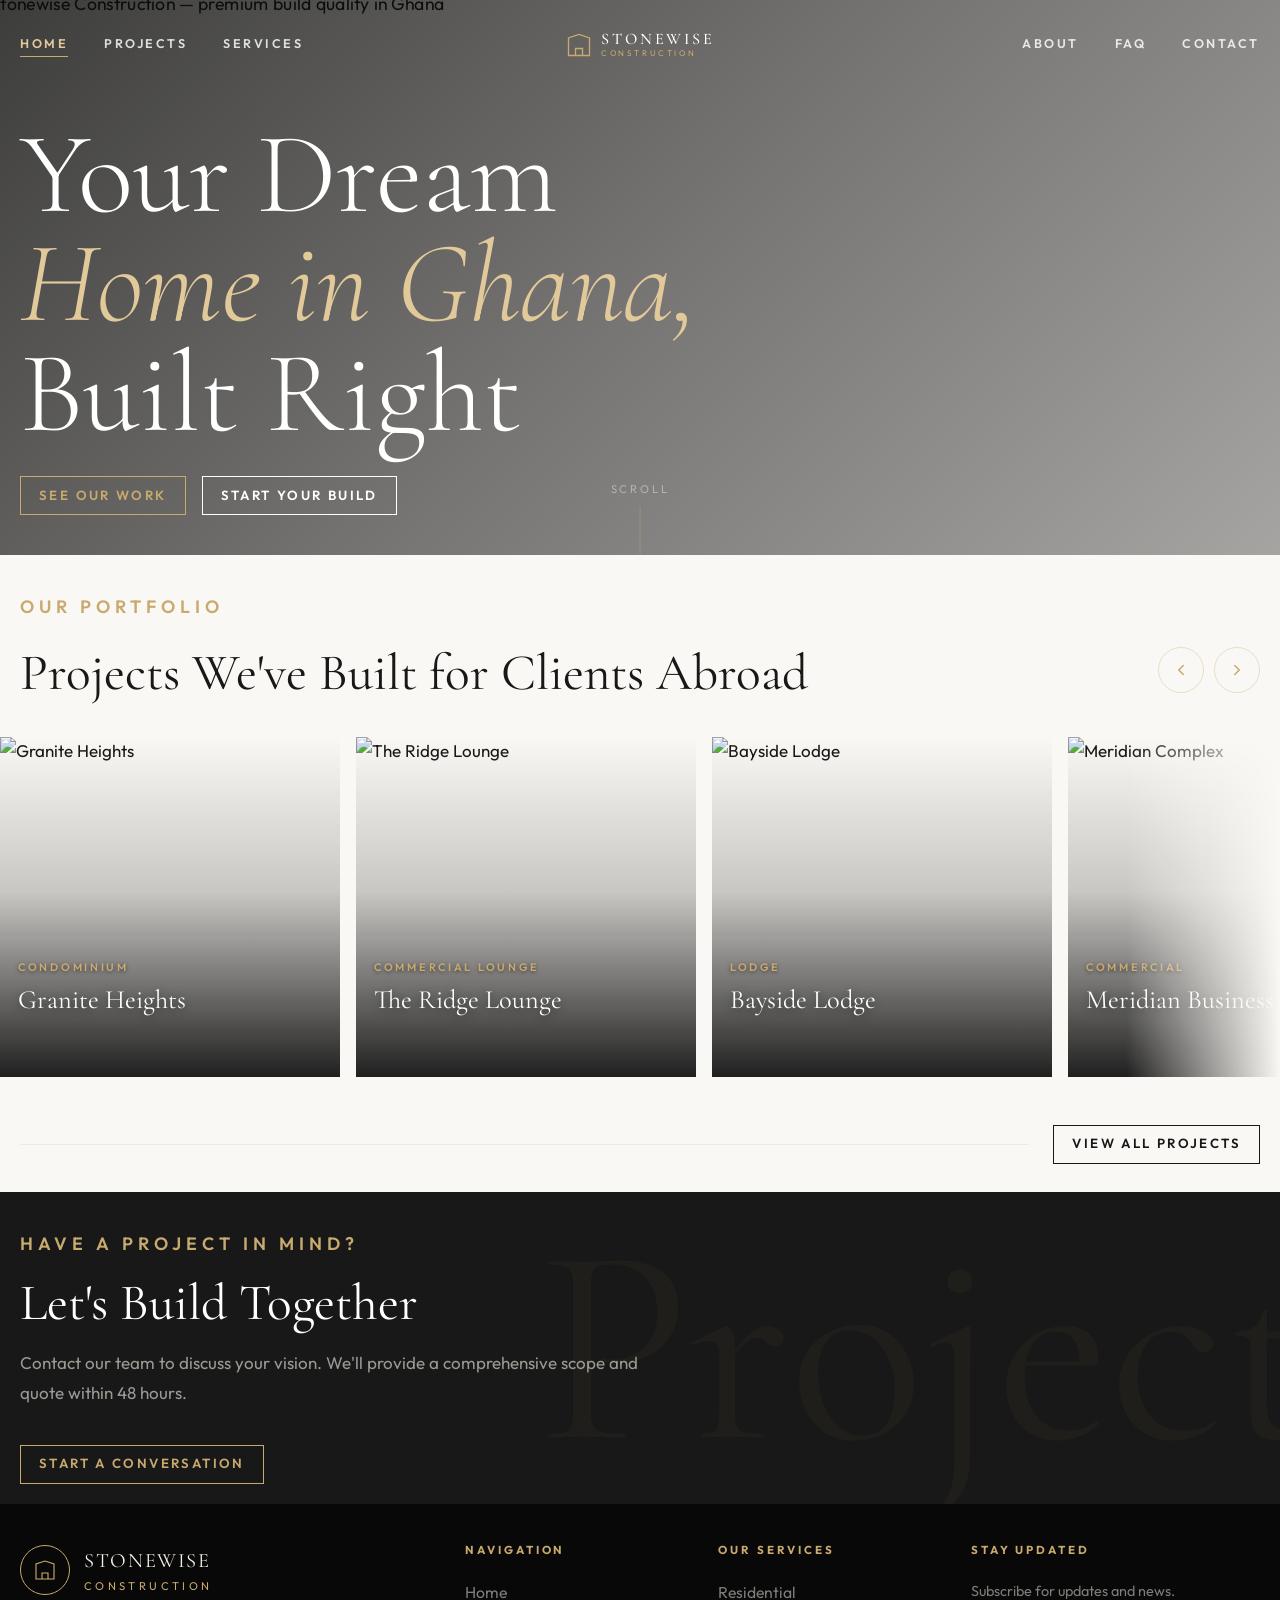
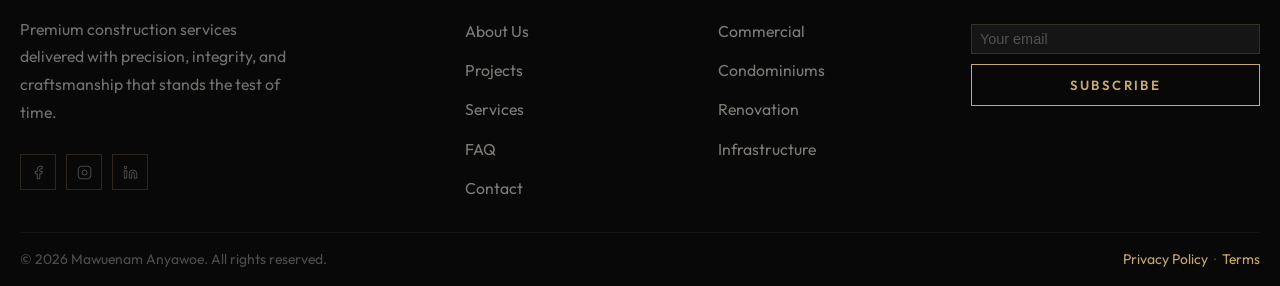
==== commit f99baa96: "changed name on footer from 0xMawu to Mawuenam Anyawoe" ====
--- a/index.html
+++ b/index.html
@@ -258,8 +258,8 @@
       <div class="footer__col"><h6>Stay Updated</h6><p style="font-size:0.85rem;color:rgba(245,240,232,0.5);margin-bottom:20px;">Subscribe for updates and news.</p><form id="newsletter-form"><div class="footer__newsletter"><input type="email" placeholder="Your email" required /><button type="submit" class="btn btn--gold" style="width:100%;justify-content:center;padding:12px 0;"><span>Subscribe</span></button></div></form></div>
     </div>
     <div class="footer__bottom">
-      <p>&copy; 2026 0xMawu. All rights reserved.</p>
-      <p><a href="#">Privacy Policy</a> &nbsp;·&nbsp; <a href="#">Terms</a></p>
+      <p>&copy; 2026 Mawuenam Anyawoe. All rights reserved.</p>
+      <p><a href="privacy.html">Privacy Policy</a> &nbsp;·&nbsp; <a href="terms.html">Terms</a></p>
     </div>
   </div>
 </footer>
--- a/css/style.css
+++ b/css/style.css
@@ -183,29 +183,27 @@
    .header__nav-left a.active::after,
    .header__nav-right a.active::after { width: 100%; }
    
-   /* Logo — centred */
+   /* Logo — centred, fits within 45px header */
    .header__logo {
-     display: flex; flex-direction: column;
+     display: flex; flex-direction: row;
      align-items: center; justify-content: center;
-     text-align: center; gap: 5px;
-   }
-   .header__logo-img { width: 64px; height: 64px; object-fit: contain; }
+     text-align: left; gap: 8px;
+   }
+   .header__logo-img { width: 28px; height: 28px; object-fit: contain; }
    .header__logo-placeholder {
-     width: 62px; height: 62px;
-     /* border: 1.5px solid var(--gold); border-radius: 50%; */
+     width: 28px; height: 28px; flex-shrink: 0;
      display: flex; align-items: center; justify-content: center;
-     /* background: rgba(200,169,110,0.08); */
-   }
-   .header__logo-placeholder svg { width: 32px; height: 32px; fill: none; }
+   }
+   .header__logo-placeholder svg { width: 28px; height: 28px; fill: none; }
    .header__logo-text {
-     font-family: var(--font-display); font-size: 0.9rem;
+     font-family: var(--font-display); font-size: 0.95rem;
      font-weight: 500; letter-spacing: 0.18em; text-transform: uppercase;
-     color: var(--white); white-space: nowrap;
+     color: var(--white); white-space: nowrap; line-height: 1.1;
    }
    .header__logo-sub {
-     font-family: var(--font-body); font-size: 0.52rem;
+     font-family: var(--font-body); font-size: 0.48rem;
      letter-spacing: 0.32em; text-transform: uppercase;
-     color: var(--gold);
+     color: var(--gold); line-height: 1.2;
    }
    
    .header__hamburger {
@@ -295,7 +293,7 @@
    }
    .hero__content {
      position: relative; z-index: 2;
-     padding: calc(var(--header-height) + 30px) 20px 50px;
+     padding: calc(var(--header-height) + 30px) 20px 40px;
      max-width: 1280px; margin: 0 auto; width: 100%;
    }
    .hero__eyebrow {
@@ -308,7 +306,7 @@
      content: ''; display: block; width: 36px; height: 1px; background: var(--gold);
    }
    .hero__title {
-     font-size: clamp(3.5rem, 9vw, 7.5rem);
+     font-size: clamp(3.5rem, 9vw, 8.5rem);
      color: var(--white); font-weight: 300;
      line-height: 0.95; margin-bottom: 28px; max-width: 700px;
    }
@@ -319,10 +317,10 @@
    }
    .hero__ctas { display: flex; gap: 16px; flex-wrap: wrap; }
    .hero__scroll {
-     position: absolute; bottom: 40px; left: 50%;
+     position: absolute; bottom: 1px; left: 50%;
      transform: translateX(-50%); z-index: 2;
      display: flex; flex-direction: column;
-     align-items: center; gap: 10px;
+     align-items: center; gap: 8px;
    }
    .hero__scroll span {
      font-size: 0.66rem; letter-spacing: 0.25em;
@@ -537,7 +535,7 @@
    
    /* ── CTA BANNER ─────────────────────────────────────────────── */
    .cta-banner {
-     background: var(--charcoal); padding: 55px 0;
+     background: var(--charcoal); padding: 20px 0;
      position: relative; overflow: hidden;
    }
    .cta-banner__bg-text {
@@ -1014,7 +1012,7 @@
      .service-detail-item:nth-child(even) { direction: ltr; }
    }
    @media (max-width: 768px) {
-     :root { --header-height: 70px; }
+     :root { --header-height: 60px; }
      .header__nav-left, .header__nav-right { display: none; }
      .header__inner { grid-template-columns: 1fr auto 1fr; }
      .header__hamburger { display: flex; }
@@ -1161,6 +1159,21 @@
    ========================================================================== */
 
    @media (max-width: 768px) {
+
+    .service-detail__img{
+      display: none;
+    }
+
+    .hero__title {
+      font-size: clamp(2.5rem, 7vw, 4.5rem);
+      color: var(--white); font-weight: 300;
+      line-height: 0.95; margin-bottom: 28px; max-width: 700px;
+    }
+    .hero__title em { font-style: italic; color: var(--gold-light); }
+    .hero__subtitle {
+      font-size: 1rem; color: rgba(245,240,232,0.72);
+      max-width: 480px; line-height: 1.75; margin-bottom: 44px;
+    }
   
     /* 1. Prevent the grid parent from compressing layouts */
     .why-us__grid { 
@@ -1277,6 +1290,8 @@
     max-width: none !important;
     flex-shrink: unset !important;
   }
+
+  
 }
 
 
@@ -1431,5 +1446,5 @@
 }
 .home-projects__view-all {
   flex-shrink: 0;
-  
+
 }
--- a/css/pages.css
+++ b/css/pages.css
@@ -466,4 +466,33 @@
 }
 
 @media (max-width: 768px) { .process-scroll-card { width: 260px; } }
-@media (max-width: 480px) { .process-scroll-card { width: calc(100vw - 120px); } }+@media (max-width: 480px) { .process-scroll-card { width: calc(100vw - 120px); } }
+/* ---------- Projects Empty State ---------- */
+.projects__empty-state {
+  display: none;
+  flex-direction: column;
+  align-items: center;
+  justify-content: center;
+  padding: 10px 24px;
+  gap: 24px;
+  text-align: center;
+}
+.projects__empty-state.visible {
+  display: flex;
+}
+.projects__empty-state svg {
+  width: 64px;
+  height: 64px;
+  opacity: 0.7;
+}
+.projects__empty-state p {
+  font-family: var(--font-display);
+  font-size: 1.2rem;
+  color: rgba(var(--text-rgb, 40,34,28), 0.45);
+  letter-spacing: 0.02em;
+}
+
+/* Hide grid before any filter selected */
+.projects__grid.grid--hidden {
+  display: none;
+}
